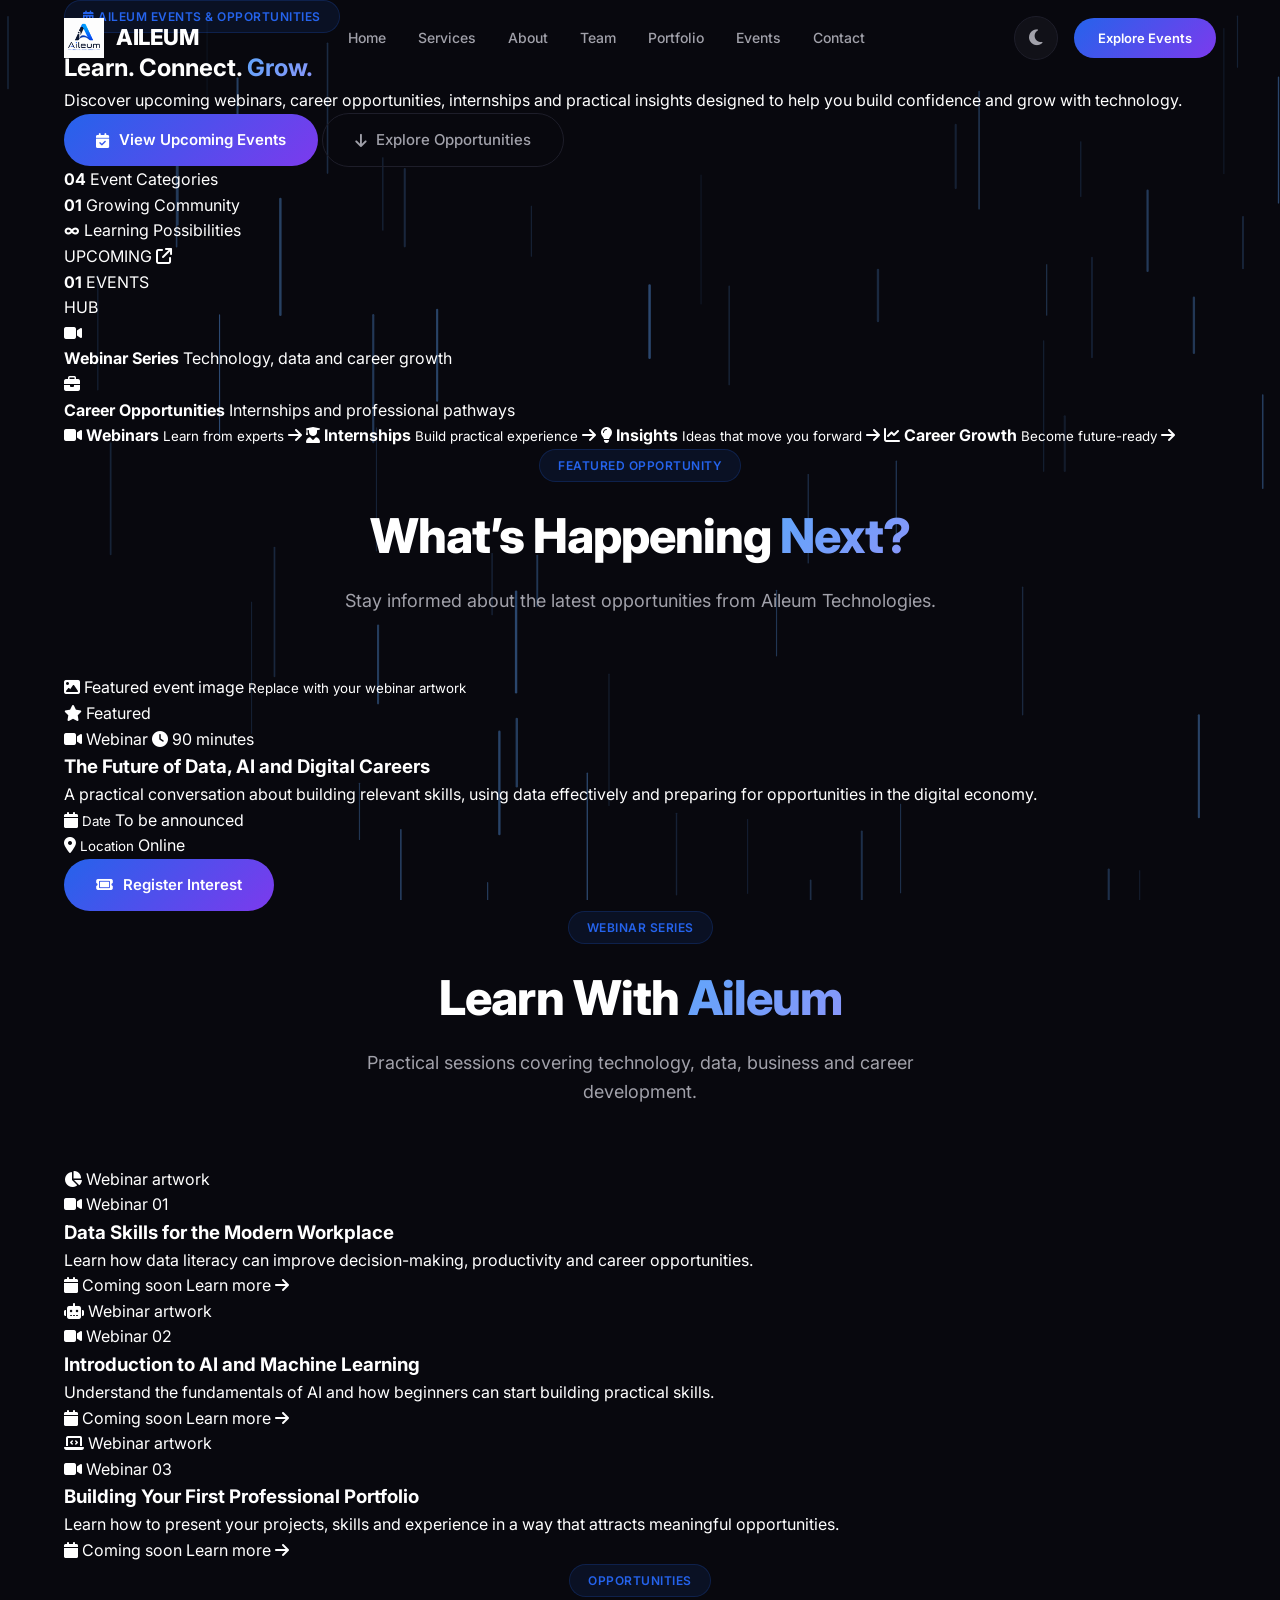
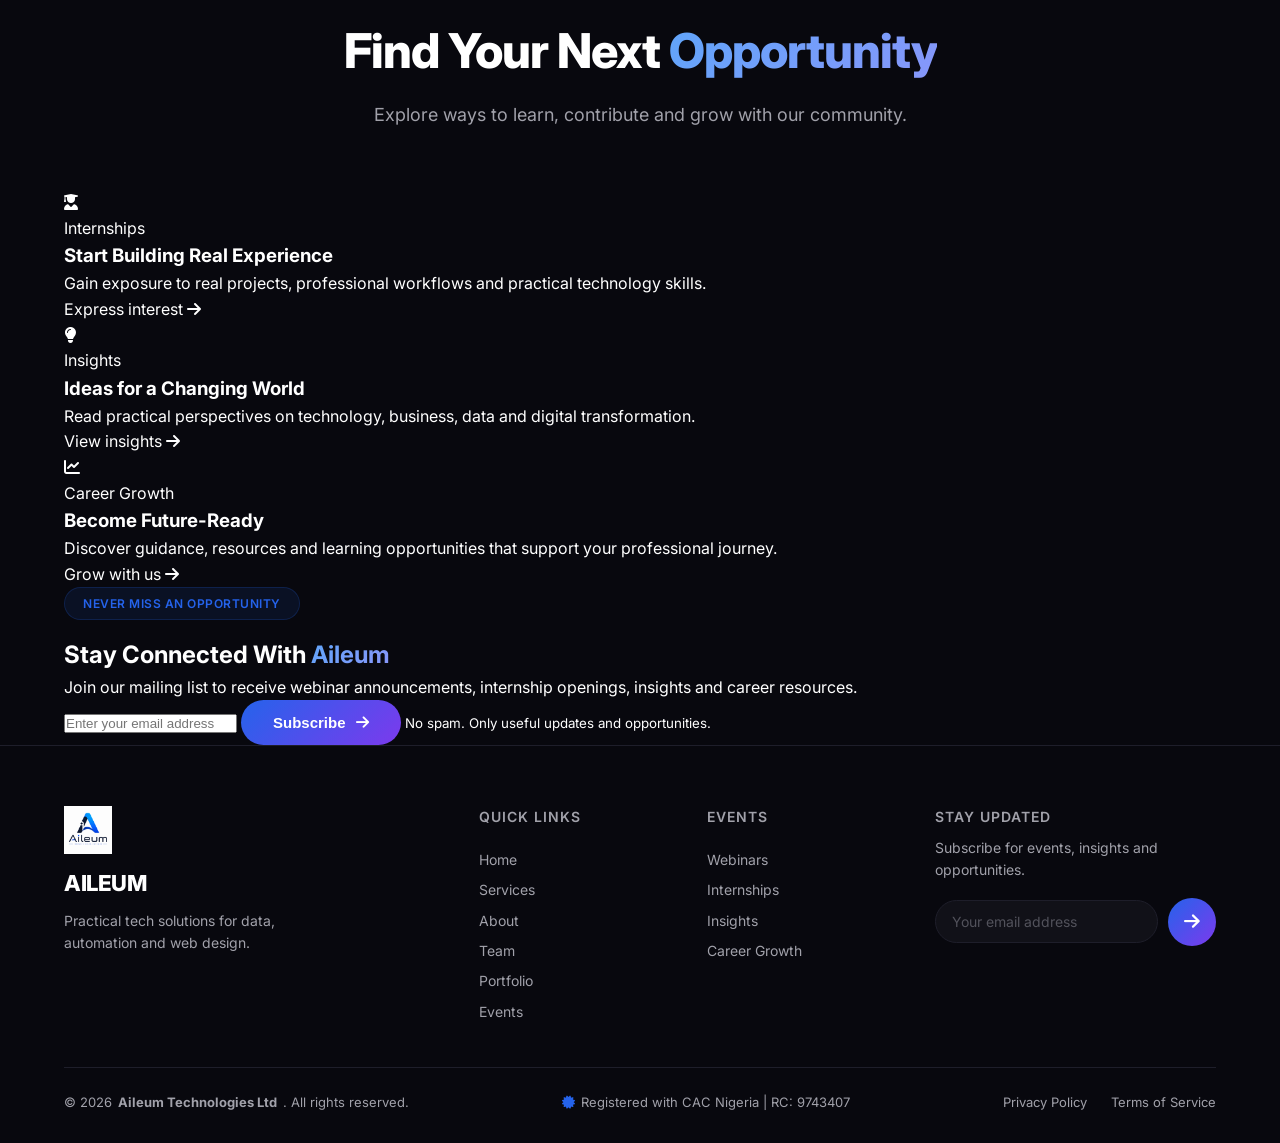
==== events.html @ 07528853 "Add events.html for Aileum Technologies This commit adds a new HTML file for Aileum Technologies eve" ====
<!DOCTYPE html>
<html lang="en">
<head>
    <meta charset="UTF-8" />
    <meta name="viewport" content="width=device-width, initial-scale=1.0" />

    <meta
        name="description"
        content="Aileum Technologies Events – Webinars, internships, insights and career growth opportunities."
    />

    <title>Events | Aileum Technologies</title>

    <link rel="icon" type="image/png" href="images/aileum.png" />

    <!-- Existing site fonts and libraries -->
    <link
        href="https://fonts.googleapis.com/css2?family=Inter:wght@300;400;500;600;700;800;900&display=swap"
        rel="stylesheet"
    />

    <link
        rel="stylesheet"
        href="https://cdnjs.cloudflare.com/ajax/libs/font-awesome/6.5.1/css/all.min.css"
    />

    <link
        href="https://unpkg.com/aos@2.3.1/dist/aos.css"
        rel="stylesheet"
    />

    <!-- Your existing stylesheet -->
    <link rel="stylesheet" href="assets/css/style.css" />

    <!-- Events-specific stylesheet -->
    <link rel="stylesheet" href="assets/css/events.css" />
</head>

<body>

    <!-- Falling lines background -->
    <canvas id="fallingLines"></canvas>

    <!-- Preloader -->
    <div id="preloader">
        <div class="loader"></div>
    </div>

    <!-- Navigation -->
    <header id="navbar">
        <nav class="container">
            <a href="index.html" class="logo" aria-label="Aileum Technologies home">
                <img src="images/aileum.png" alt="Aileum Technologies logo" />
                <span>AILEUM</span>
            </a>

            <ul class="nav-links" id="navLinks">
                <li><a href="index.html">Home</a></li>
                <li><a href="index.html#services">Services</a></li>
                <li><a href="index.html#about">About</a></li>
                <li><a href="index.html#team">Team</a></li>
                <li><a href="index.html#portfolio">Portfolio</a></li>
                <li><a href="events.html" class="active">Events</a></li>
                <li><a href="index.html#contact">Contact</a></li>
            </ul>

            <div class="nav-actions">
                <button
                    class="theme-toggle"
                    id="themeToggle"
                    aria-label="Toggle theme"
                    type="button"
                >
                    <i class="fas fa-moon"></i>
                    <i class="fas fa-sun"></i>
                </button>

                <a href="#opportunities" class="btn-primary btn-sm">
                    Explore Events
                </a>

                <button
                    class="hamburger"
                    id="hamburger"
                    aria-label="Open navigation menu"
                    aria-expanded="false"
                    type="button"
                >
                    <span></span>
                    <span></span>
                    <span></span>
                </button>
            </div>
        </nav>
    </header>

    <main>

        <!-- Events hero -->
        <section class="events-hero">
            <div class="container">
                <div class="events-hero-grid">

                    <div class="events-hero-content" data-aos="fade-up">
                        <span class="section-tag">
                            <i class="fas fa-calendar-days"></i>
                            Aileum Events & Opportunities
                        </span>

                        <h1>
                            Learn. Connect.
                            <span class="gradient-text">Grow.</span>
                        </h1>

                        <p>
                            Discover upcoming webinars, career opportunities,
                            internships and practical insights designed to help
                            you build confidence and grow with technology.
                        </p>

                        <div class="events-hero-actions">
                            <a href="#upcoming-events" class="btn-primary">
                                <i class="fas fa-calendar-check"></i>
                                View Upcoming Events
                            </a>

                            <a href="#opportunities" class="btn-secondary">
                                <i class="fas fa-arrow-down"></i>
                                Explore Opportunities
                            </a>
                        </div>

                        <div class="events-hero-stats">
                            <div>
                                <strong>04</strong>
                                <span>Event Categories</span>
                            </div>

                            <div>
                                <strong>01</strong>
                                <span>Growing Community</span>
                            </div>

                            <div>
                                <strong>∞</strong>
                                <span>Learning Possibilities</span>
                            </div>
                        </div>
                    </div>

                    <div class="events-hero-visual" data-aos="fade-left">
                        <div class="events-orbit orbit-one"></div>
                        <div class="events-orbit orbit-two"></div>

                        <div class="events-calendar-card">
                            <div class="calendar-top">
                                <span>UPCOMING</span>
                                <i class="fas fa-arrow-up-right-from-square"></i>
                            </div>

                            <div class="calendar-date">
                                <strong>01</strong>
                                <span>EVENTS<br />HUB</span>
                            </div>

                            <div class="calendar-divider"></div>

                            <div class="calendar-event">
                                <i class="fas fa-video"></i>
                                <div>
                                    <strong>Webinar Series</strong>
                                    <span>Technology, data and career growth</span>
                                </div>
                            </div>

                            <div class="calendar-event">
                                <i class="fas fa-briefcase"></i>
                                <div>
                                    <strong>Career Opportunities</strong>
                                    <span>Internships and professional pathways</span>
                                </div>
                            </div>
                        </div>
                    </div>

                </div>
            </div>
        </section>

        <!-- Category navigation -->
        <section class="event-categories">
            <div class="container">
                <div class="category-grid">
                    <a href="#webinars" class="category-card" data-aos="fade-up">
                        <span class="category-icon blue">
                            <i class="fas fa-video"></i>
                        </span>
                        <span>
                            <strong>Webinars</strong>
                            <small>Learn from experts</small>
                        </span>
                        <i class="fas fa-arrow-right category-arrow"></i>
                    </a>

                    <a href="#internships" class="category-card" data-aos="fade-up" data-aos-delay="100">
                        <span class="category-icon purple">
                            <i class="fas fa-user-graduate"></i>
                        </span>
                        <span>
                            <strong>Internships</strong>
                            <small>Build practical experience</small>
                        </span>
                        <i class="fas fa-arrow-right category-arrow"></i>
                    </a>

                    <a href="#insights" class="category-card" data-aos="fade-up" data-aos-delay="200">
                        <span class="category-icon green">
                            <i class="fas fa-lightbulb"></i>
                        </span>
                        <span>
                            <strong>Insights</strong>
                            <small>Ideas that move you forward</small>
                        </span>
                        <i class="fas fa-arrow-right category-arrow"></i>
                    </a>

                    <a href="#career-growth" class="category-card" data-aos="fade-up" data-aos-delay="300">
                        <span class="category-icon orange">
                            <i class="fas fa-chart-line"></i>
                        </span>
                        <span>
                            <strong>Career Growth</strong>
                            <small>Become future-ready</small>
                        </span>
                        <i class="fas fa-arrow-right category-arrow"></i>
                    </a>
                </div>
            </div>
        </section>

        <!-- Featured event -->
        <section class="featured-event" id="upcoming-events">
            <div class="container">
                <div class="section-header" data-aos="fade-up">
                    <span class="section-tag">Featured Opportunity</span>
                    <h2>What’s Happening <span class="gradient-text">Next?</span></h2>
                    <p>
                        Stay informed about the latest opportunities from Aileum Technologies.
                    </p>
                </div>

                <article class="featured-event-card" data-aos="fade-up">
                    <div class="featured-event-image placeholder-image">
                        <div>
                            <i class="fas fa-image"></i>
                            <span>Featured event image</span>
                            <small>Replace with your webinar artwork</small>
                        </div>

                        <span class="featured-label">
                            <i class="fas fa-star"></i>
                            Featured
                        </span>
                    </div>

                    <div class="featured-event-content">
                        <div class="event-meta">
                            <span>
                                <i class="fas fa-video"></i>
                                Webinar
                            </span>
                            <span>
                                <i class="fas fa-clock"></i>
                                90 minutes
                            </span>
                        </div>

                        <h3>
                            The Future of Data, AI and Digital Careers
                        </h3>

                        <p>
                            A practical conversation about building relevant
                            skills, using data effectively and preparing for
                            opportunities in the digital economy.
                        </p>

                        <div class="featured-event-details">
                            <div>
                                <i class="fas fa-calendar"></i>
                                <span>
                                    <small>Date</small>
                                    To be announced
                                </span>
                            </div>

                            <div>
                                <i class="fas fa-location-dot"></i>
                                <span>
                                    <small>Location</small>
                                    Online
                                </span>
                            </div>
                        </div>

                        <a href="#register" class="btn-primary">
                            <i class="fas fa-ticket"></i>
                            Register Interest
                        </a>
                    </div>
                </article>
            </div>
        </section>

        <!-- Webinar series -->
        <section class="events-list-section" id="webinars">
            <div class="container">
                <div class="section-header" data-aos="fade-up">
                    <span class="section-tag">Webinar Series</span>
                    <h2>Learn With <span class="gradient-text">Aileum</span></h2>
                    <p>
                        Practical sessions covering technology, data, business and career development.
                    </p>
                </div>

                <div class="event-card-grid">

                    <article class="event-card" data-aos="fade-up">
                        <div class="event-card-image placeholder-image">
                            <i class="fas fa-chart-pie"></i>
                            <span>Webinar artwork</span>
                        </div>

                        <div class="event-card-body">
                            <span class="event-type blue-text">
                                <i class="fas fa-video"></i>
                                Webinar 01
                            </span>

                            <h3>Data Skills for the Modern Workplace</h3>

                            <p>
                                Learn how data literacy can improve decision-making,
                                productivity and career opportunities.
                            </p>

                            <div class="event-card-footer">
                                <span><i class="fas fa-calendar"></i> Coming soon</span>
                                <a href="#register" aria-label="Learn more about this webinar">
                                    Learn more <i class="fas fa-arrow-right"></i>
                                </a>
                            </div>
                        </div>
                    </article>

                    <article class="event-card" data-aos="fade-up" data-aos-delay="100">
                        <div class="event-card-image placeholder-image purple-placeholder">
                            <i class="fas fa-robot"></i>
                            <span>Webinar artwork</span>
                        </div>

                        <div class="event-card-body">
                            <span class="event-type purple-text">
                                <i class="fas fa-video"></i>
                                Webinar 02
                            </span>

                            <h3>Introduction to AI and Machine Learning</h3>

                            <p>
                                Understand the fundamentals of AI and how beginners
                                can start building practical skills.
                            </p>

                            <div class="event-card-footer">
                                <span><i class="fas fa-calendar"></i> Coming soon</span>
                                <a href="#register" aria-label="Learn more about this webinar">
                                    Learn more <i class="fas fa-arrow-right"></i>
                                </a>
                            </div>
                        </div>
                    </article>

                    <article class="event-card" data-aos="fade-up" data-aos-delay="200">
                        <div class="event-card-image placeholder-image green-placeholder">
                            <i class="fas fa-laptop-code"></i>
                            <span>Webinar artwork</span>
                        </div>

                        <div class="event-card-body">
                            <span class="event-type green-text">
                                <i class="fas fa-video"></i>
                                Webinar 03
                            </span>

                            <h3>Building Your First Professional Portfolio</h3>

                            <p>
                                Learn how to present your projects, skills and experience
                                in a way that attracts meaningful opportunities.
                            </p>

                            <div class="event-card-footer">
                                <span><i class="fas fa-calendar"></i> Coming soon</span>
                                <a href="#register" aria-label="Learn more about this webinar">
                                    Learn more <i class="fas fa-arrow-right"></i>
                                </a>
                            </div>
                        </div>
                    </article>

                </div>
            </div>
        </section>

        <!-- Opportunities -->
        <section class="opportunities-section" id="opportunities">
            <div class="container">
                <div class="section-header" data-aos="fade-up">
                    <span class="section-tag">Opportunities</span>
                    <h2>Find Your Next <span class="gradient-text">Opportunity</span></h2>
                    <p>
                        Explore ways to learn, contribute and grow with our community.
                    </p>
                </div>

                <div class="opportunity-grid">

                    <article class="opportunity-card" id="internships" data-aos="fade-right">
                        <div class="opportunity-icon purple">
                            <i class="fas fa-user-graduate"></i>
                        </div>

                        <span class="opportunity-label">Internships</span>
                        <h3>Start Building Real Experience</h3>
                        <p>
                            Gain exposure to real projects, professional workflows
                            and practical technology skills.
                        </p>

                        <a href="#register" class="text-link">
                            Express interest <i class="fas fa-arrow-right"></i>
                        </a>
                    </article>

                    <article class="opportunity-card" id="insights" data-aos="fade-up">
                        <div class="opportunity-icon green">
                            <i class="fas fa-lightbulb"></i>
                        </div>

                        <span class="opportunity-label">Insights</span>
                        <h3>Ideas for a Changing World</h3>
                        <p>
                            Read practical perspectives on technology, business,
                            data and digital transformation.
                        </p>

                        <a href="#register" class="text-link">
                            View insights <i class="fas fa-arrow-right"></i>
                        </a>
                    </article>

                    <article class="opportunity-card" id="career-growth" data-aos="fade-left">
                        <div class="opportunity-icon orange">
                            <i class="fas fa-chart-line"></i>
                        </div>

                        <span class="opportunity-label">Career Growth</span>
                        <h3>Become Future-Ready</h3>
                        <p>
                            Discover guidance, resources and learning opportunities
                            that support your professional journey.
                        </p>

                        <a href="#register" class="text-link">
                            Grow with us <i class="fas fa-arrow-right"></i>
                        </a>
                    </article>

                </div>
            </div>
        </section>

        <!-- Registration CTA -->
        <section class="events-cta" id="register">
            <div class="container">
                <div class="events-cta-card" data-aos="zoom-in">
                    <div>
                        <span class="section-tag">Never Miss an Opportunity</span>
                        <h2>Stay Connected With <span class="gradient-text">Aileum</span></h2>
                        <p>
                            Join our mailing list to receive webinar announcements,
                            internship openings, insights and career resources.
                        </p>
                    </div>

                    <form
                        class="events-subscribe-form"
                        action="https://formspree.io/f/mnpqqwyp"
                        method="POST"
                    >
                        <label for="eventsEmail" class="sr-only">
                            Email address
                        </label>

                        <input
                            type="email"
                            id="eventsEmail"
                            name="email"
                            placeholder="Enter your email address"
                            required
                        />

                        <button type="submit" class="btn-primary">
                            Subscribe
                            <i class="fas fa-arrow-right"></i>
                        </button>

                        <small>
                            No spam. Only useful updates and opportunities.
                        </small>
                    </form>
                </div>
            </div>
        </section>

    </main>

    <!-- Footer -->
    <footer>
        <div class="container">
            <div class="footer-grid">
                <div class="footer-brand">
                    <img src="images/aileum.png" alt="Aileum Technologies" />
                    <h3>AILEUM</h3>
                    <p>
                        Practical tech solutions for data, automation and web design.
                    </p>
                </div>

                <div class="footer-links">
                    <h4>Quick Links</h4>
                    <a href="index.html">Home</a>
                    <a href="index.html#services">Services</a>
                    <a href="index.html#about">About</a>
                    <a href="index.html#team">Team</a>
                    <a href="index.html#portfolio">Portfolio</a>
                    <a href="events.html">Events</a>
                </div>

                <div class="footer-links">
                    <h4>Events</h4>
                    <a href="#webinars">Webinars</a>
                    <a href="#internships">Internships</a>
                    <a href="#insights">Insights</a>
                    <a href="#career-growth">Career Growth</a>
                </div>

                <div class="footer-newsletter">
                    <h4>Stay Updated</h4>
                    <p>Subscribe for events, insights and opportunities.</p>

                    <form
                        id="newsletterForm"
                        action="https://formspree.io/f/mnpqqwyp"
                        method="POST"
                    >
                        <input
                            type="email"
                            name="email"
                            placeholder="Your email address"
                            required
                        />

                        <button
                            type="submit"
                            class="newsletter-submit"
                            aria-label="Subscribe"
                        >
                            <i class="fas fa-arrow-right"></i>
                        </button>
                    </form>

                    <p id="newsletterStatus" aria-live="polite"></p>
                </div>
            </div>

            <div class="footer-bottom">
                <p>
                    &copy; 2026 <strong>Aileum Technologies Ltd</strong>.
                    All rights reserved.
                </p>

                <p>
                    <i class="fas fa-certificate"></i>
                    Registered with CAC Nigeria | RC: 9743407
                </p>

                <div class="footer-legal">
                    <a href="#">Privacy Policy</a>
                    <a href="#">Terms of Service</a>
                </div>
            </div>
        </div>
    </footer>

    <!-- Existing JavaScript -->
    <script src="https://unpkg.com/aos@2.3.1/dist/aos.js"></script>
    <script src="assets/javascript/main.js"></script>

    <!-- Events-specific JavaScript -->
    <script src="assets/javascript/events.js"></script>
</body>
</html>
---- assets/css/style.css ----
/* ========================================
   CSS VARIABLES – DARK MODE (Default)
   ======================================== */
:root {
    --primary: #2563eb;
    --primary-dark: #1d4ed8;
    --primary-light: #60a5fa;
    --secondary: #7c3aed;
    
    /* Backgrounds */
    --bg-body: #08080e;
    --bg-card: #111118;
    --bg-section: #0a0a14;
    --bg-input: #08080e;
    --bg-nav: rgba(8, 8, 14, 0.92);
    
    /* Borders */
    --border-color: #1e1e2a;
    --border-hover: rgba(37, 99, 235, 0.4);
    
    /* Text */
    --text-primary: #ffffff;
    --text-secondary: #a1a1aa;
    --text-muted: #52525b;
    --text-nav: #a1a1aa;
    --text-nav-hover: #ffffff;
    
    /* Effects */
    --gradient-1: linear-gradient(135deg, #2563eb, #7c3aed);
    --gradient-2: linear-gradient(135deg, #60a5fa, #a78bfa);
    --shadow: 0 8px 32px rgba(0, 0, 0, 0.4);
    --shadow-card: 0 12px 40px rgba(0, 0, 0, 0.3);
    --shadow-btn: 0 8px 30px rgba(37, 99, 235, 0.35);
    
    --radius: 16px;
    --transition: all 0.3s cubic-bezier(0.4, 0, 0.2, 1);
}

/* ========================================
   CSS VARIABLES – LIGHT MODE
   ======================================== */
[data-theme="light"] {
    /* Backgrounds */
    --bg-body: #f8fafc;
    --bg-card: #ffffff;
    --bg-section: #f1f5f9;
    --bg-input: #ffffff;
    --bg-nav: rgba(255, 255, 255, 0.92);
    
    /* Borders */
    --border-color: #e2e8f0;
    --border-hover: rgba(37, 99, 235, 0.5);
    
    /* Text */
    --text-primary: #0f172a;
    --text-secondary: #475569;
    --text-muted: #94a3b8;
    --text-nav: #475569;
    --text-nav-hover: #0f172a;
    
    /* Effects */
    --gradient-1: linear-gradient(135deg, #2563eb, #7c3aed);
    --gradient-2: linear-gradient(135deg, #2563eb, #7c3aed);
    --shadow: 0 8px 32px rgba(0, 0, 0, 0.1);
    --shadow-card: 0 12px 40px rgba(0, 0, 0, 0.08);
    --shadow-btn: 0 8px 30px rgba(37, 99, 235, 0.25);
}

/* ========================================
   GLOBAL RESET
   ======================================== */
* {
    margin: 0;
    padding: 0;
    box-sizing: border-box;
}

html {
    scroll-behavior: smooth;
}

body {
    font-family: 'Inter', sans-serif;
    background: var(--bg-body);
    color: var(--text-primary);
    line-height: 1.6;
    overflow-x: hidden;
    transition: background 0.4s ease, color 0.4s ease;
}

.container {
    max-width: 1200px;
    margin: 0 auto;
    padding: 0 24px;
}

a {
    text-decoration: none;
    color: inherit;
}

img {
    max-width: 100%;
    display: block;
}

/* ========================================
   PRELOADER
   ======================================== */
#preloader {
    position: fixed;
    top: 0;
    left: 0;
    width: 100%;
    height: 100%;
    background: var(--bg-body);
    display: flex;
    justify-content: center;
    align-items: center;
    z-index: 9999;
    transition: opacity 0.5s ease;
}

#preloader.hide {
    opacity: 0;
    pointer-events: none;
}

.loader {
    width: 48px;
    height: 48px;
    border: 3px solid var(--border-color);
    border-top-color: var(--primary);
    border-radius: 50%;
    animation: spin 0.8s linear infinite;
}

@keyframes spin {
    to { transform: rotate(360deg); }
}

/* ========================================
   GRADIENT TEXT
   ======================================== */
.gradient-text {
    background: var(--gradient-2);
    -webkit-background-clip: text;
    -webkit-text-fill-color: transparent;
    background-size: 200% auto;
    animation: shimmer 4s ease-in-out infinite;
}

@keyframes shimmer {
    0%, 100% { background-position: 0% center; }
    50% { background-position: 200% center; }
}

/* ========================================
   BUTTONS
   ======================================== */
.btn-primary {
    display: inline-flex;
    align-items: center;
    gap: 10px;
    padding: 14px 32px;
    background: var(--gradient-1);
    color: #fff;
    border: none;
    border-radius: 40px;
    font-weight: 600;
    font-size: 15px;
    cursor: pointer;
    transition: var(--transition);
    position: relative;
    overflow: hidden;
}

.btn-primary:hover {
    transform: translateY(-3px);
    box-shadow: var(--shadow-btn);
}

.btn-primary::after {
    content: '';
    position: absolute;
    inset: 0;
    background: linear-gradient(135deg, transparent, rgba(255,255,255,0.1));
    opacity: 0;
    transition: var(--transition);
}

.btn-primary:hover::after {
    opacity: 1;
}

.btn-sm {
    padding: 10px 24px;
    font-size: 13px;
}

.btn-secondary {
    display: inline-flex;
    align-items: center;
    gap: 10px;
    padding: 14px 32px;
    color: var(--text-secondary);
    border: 1px solid var(--border-color);
    border-radius: 40px;
    font-weight: 500;
    font-size: 15px;
    transition: var(--transition);
    background: transparent;
}

.btn-secondary:hover {
    color: var(--text-primary);
    border-color: var(--primary);
    transform: translateY(-3px);
}

/* ========================================
   THEME TOGGLE BUTTON
   ======================================== */
.theme-toggle {
    background: var(--bg-card);
    border: 1px solid var(--border-color);
    border-radius: 40px;
    width: 44px;
    height: 44px;
    display: flex;
    align-items: center;
    justify-content: center;
    cursor: pointer;
    color: var(--text-secondary);
    font-size: 18px;
    transition: var(--transition);
    position: relative;
    overflow: hidden;
}

.theme-toggle:hover {
    color: var(--text-primary);
    border-color: var(--primary);
    transform: translateY(-2px);
}

.theme-toggle .fa-sun {
    display: none;
}

[data-theme="light"] .theme-toggle .fa-sun {
    display: block;
    color: #f59e0b;
}

[data-theme="light"] .theme-toggle .fa-moon {
    display: none;
}

/* ========================================
   SECTION HEADER
   ======================================== */
.section-header {
    text-align: center;
    margin-bottom: 60px;
}

.section-tag {
    display: inline-block;
    background: rgba(37, 99, 235, 0.1);
    color: var(--primary);
    font-size: 12px;
    font-weight: 600;
    padding: 6px 18px;
    border-radius: 40px;
    letter-spacing: 0.5px;
    text-transform: uppercase;
    border: 1px solid rgba(37, 99, 235, 0.2);
    margin-bottom: 16px;
    transition: var(--transition);
}

[data-theme="light"] .section-tag {
    background: rgba(37, 99, 235, 0.08);
    border-color: rgba(37, 99, 235, 0.25);
}

.section-header h2 {
    font-size: clamp(32px, 5vw, 48px);
    font-weight: 800;
    letter-spacing: -1px;
    margin-bottom: 12px;
}

.section-header p {
    color: var(--text-secondary);
    font-size: 18px;
    max-width: 600px;
    margin: 0 auto;
}

/* ========================================
   NAVIGATION
   ======================================== */
#navbar {
    position: fixed;
    top: 0;
    left: 0;
    width: 100%;
    z-index: 1000;
    padding: 16px 0;
    transition: var(--transition);
    background: transparent;
}

#navbar.scrolled {
    background: var(--bg-nav);
    backdrop-filter: blur(20px);
    border-bottom: 1px solid var(--border-color);
    padding: 10px 0;
}

#navbar nav {
    display: flex;
    justify-content: space-between;
    align-items: center;
}

.logo {
    display: flex;
    align-items: center;
    gap: 12px;
    font-weight: 800;
    font-size: 22px;
    letter-spacing: -0.5px;
    color: var(--text-primary);
}

.logo img {
    height: 40px;
    width: auto;
}

.nav-links {
    display: flex;
    list-style: none;
    gap: 32px;
    align-items: center;
}

.nav-links a {
    color: var(--text-nav);
    font-size: 14px;
    font-weight: 500;
    transition: var(--transition);
    position: relative;
}

.nav-links a::after {
    content: '';
    position: absolute;
    bottom: -4px;
    left: 0;
    width: 0;
    height: 2px;
    background: var(--gradient-1);
    transition: var(--transition);
}

.nav-links a:hover,
.nav-links a.active {
    color: var(--text-nav-hover);
}

.nav-links a:hover::after,
.nav-links a.active::after {
    width: 100%;
}

.nav-actions {
    display: flex;
    align-items: center;
    gap: 16px;
}

.hamburger {
    display: none;
    flex-direction: column;
    gap: 5px;
    cursor: pointer;
    padding: 4px;
}

.hamburger span {
    display: block;
    width: 28px;
    height: 2px;
    background: var(--text-primary);
    transition: var(--transition);
}

.hamburger.active span:nth-child(1) {
    transform: rotate(45deg) translate(5px, 5px);
}

.hamburger.active span:nth-child(2) {
    opacity: 0;
}

.hamburger.active span:nth-child(3) {
    transform: rotate(-45deg) translate(5px, -5px);
}

/* ========================================
   HERO SECTION
   ======================================== */
.hero {
    min-height: 100vh;
    display: flex;
    align-items: center;
    padding: 120px 0 60px;
    position: relative;
    overflow: hidden;
}

.hero::before {
    content: '';
    position: absolute;
    top: -50%;
    right: -20%;
    width: 70%;
    height: 150%;
    background: radial-gradient(circle, rgba(37, 99, 235, 0.06) 0%, transparent 70%);
    pointer-events: none;
}

[data-theme="light"] .hero::before {
    background: radial-gradient(circle, rgba(37, 99, 235, 0.08) 0%, transparent 70%);
}

.hero-grid {
    display: grid;
    grid-template-columns: 1fr 1fr;
    gap: 60px;
    align-items: center;
}

.hero-content {
    position: relative;
    z-index: 1;
}

.hero-badge {
    display: inline-flex;
    align-items: center;
    gap: 8px;
    background: rgba(37, 99, 235, 0.1);
    color: var(--primary);
    padding: 8px 20px;
    border-radius: 40px;
    font-size: 13px;
    font-weight: 500;
    border: 1px solid rgba(37, 99, 235, 0.2);
    margin-bottom: 24px;
}

[data-theme="light"] .hero-badge {
    background: rgba(37, 99, 235, 0.08);
    border-color: rgba(37, 99, 235, 0.25);
}

.hero h1 {
    font-size: clamp(40px, 6vw, 64px);
    font-weight: 900;
    line-height: 1.05;
    letter-spacing: -2px;
    margin-bottom: 20px;
}

.hero p {
    font-size: 18px;
    color: var(--text-secondary);
    max-width: 500px;
    margin-bottom: 32px;
    line-height: 1.8;
}

.hero-buttons {
    display: flex;
    gap: 16px;
    flex-wrap: wrap;
    margin-bottom: 40px;
}

.trust-indicators {
    display: flex;
    gap: 40px;
    padding-top: 24px;
    border-top: 1px solid var(--border-color);
}

.trust-item {
    display: flex;
    align-items: center;
    gap: 10px;
    color: var(--text-secondary);
    font-size: 14px;
}

.trust-item i {
    color: var(--primary);
    font-size: 18px;
}

/* Hero Visual / Floating Cards */
.hero-visual {
    position: relative;
    height: 500px;
    display: flex;
    justify-content: center;
    align-items: center;
}

.hero-glow {
    width: 400px;
    height: 400px;
    background: radial-gradient(circle, rgba(37, 99, 235, 0.15) 0%, transparent 70%);
    border-radius: 50%;
    position: absolute;
    animation: pulse 4s ease-in-out infinite;
}

[data-theme="light"] .hero-glow {
    background: radial-gradient(circle, rgba(37, 99, 235, 0.12) 0%, transparent 70%);
}

@keyframes pulse {
    0%, 100% { transform: scale(1); opacity: 0.6; }
    50% { transform: scale(1.1); opacity: 1; }
}

.floating-cards {
    display: grid;
    grid-template-columns: repeat(3, 1fr);
    gap: 20px;
    position: relative;
    z-index: 1;
    width: 100%;
    max-width: 400px;
}

.float-card {
    background: var(--bg-card);
    border: 1px solid var(--border-color);
    border-radius: var(--radius);
    padding: 20px;
    text-align: center;
    transition: var(--transition);
    cursor: default;
    animation: float 6s ease-in-out infinite;
    box-shadow: var(--shadow-card);
}

.float-card:hover {
    transform: translateY(-8px) scale(1.05);
    border-color: var(--primary);
    box-shadow: var(--shadow-btn);
}

.float-card i {
    font-size: 32px;
    display: block;
    margin-bottom: 8px;
    transition: var(--transition);
}

.float-card:hover i {
    transform: scale(1.1);
}

.float-card span {
    font-size: 13px;
    font-weight: 500;
    color: var(--text-secondary);
}

/* Individual card colors and delays */
.card-1 { animation-delay: 0s; }
.card-1 i { color: #3776ab; }
.card-2 { animation-delay: 0.5s; }
.card-2 i { color: #a78bfa; }
.card-3 { animation-delay: 1s; }
.card-3 i { color: #61dafb; }
.card-4 { animation-delay: 1.5s; }
.card-4 i { color: #f0db4f; }
.card-5 { animation-delay: 2s; }
.card-5 i { color: #47a248; }

.float-card:nth-child(1) { grid-column: 1; }
.float-card:nth-child(2) { grid-column: 2; }
.float-card:nth-child(3) { grid-column: 3; }
.float-card:nth-child(4) { grid-column: 1; }
.float-card:nth-child(5) { grid-column: 3; }

@keyframes float {
    0%, 100% { transform: translateY(0px); }
    50% { transform: translateY(-10px); }
}

/* ========================================
   SERVICES SECTION
   ======================================== */
.services {
    padding: 100px 0;
    background: var(--bg-section);
    transition: background 0.4s ease;
}

.services-grid {
    display: grid;
    grid-template-columns: repeat(auto-fit, minmax(260px, 1fr));
    gap: 30px;
}

.service-card {
    background: var(--bg-card);
    padding: 36px 28px;
    border-radius: var(--radius);
    border: 1px solid var(--border-color);
    transition: var(--transition);
    position: relative;
    overflow: hidden;
}

.service-card::before {
    content: '';
    position: absolute;
    top: 0;
    left: 0;
    width: 100%;
    height: 3px;
    background: var(--gradient-1);
    transform: scaleX(0);
    transform-origin: left;
    transition: var(--transition);
}

.service-card:hover {
    transform: translateY(-8px);
    border-color: var(--border-hover);
    box-shadow: var(--shadow-card);
}

.service-card:hover::before {
    transform: scaleX(1);
}

.service-icon {
    width: 60px;
    height: 60px;
    background: rgba(37, 99, 235, 0.1);
    border-radius: 12px;
    display: flex;
    align-items: center;
    justify-content: center;
    margin-bottom: 20px;
    font-size: 28px;
    color: var(--primary);
    transition: var(--transition);
}

.service-card:hover .service-icon {
    background: var(--gradient-1);
    color: #fff;
    transform: rotate(6deg) scale(1.05);
}

.service-card h3 {
    font-size: 20px;
    font-weight: 700;
    margin-bottom: 12px;
    color: var(--text-primary);
}

.service-card p {
    color: var(--text-secondary);
    font-size: 14px;
    line-height: 1.7;
    margin-bottom: 16px;
}

.service-features {
    list-style: none;
    display: flex;
    flex-direction: column;
    gap: 6px;
}

.service-features li {
    display: flex;
    align-items: center;
    gap: 10px;
    font-size: 13px;
    color: var(--text-secondary);
}

.service-features li i {
    color: var(--primary);
    font-size: 12px;
}

/* ========================================
   ABOUT SECTION
   ======================================== */
.about {
    padding: 100px 0;
    background: var(--bg-body);
    transition: background 0.4s ease;
}

.about-grid {
    display: grid;
    grid-template-columns: 1fr 1fr;
    gap: 60px;
    align-items: center;
}

.about-image {
    background: var(--bg-card);
    border: 1px solid var(--border-color);
    border-radius: var(--radius);
    height: 400px;
    display: flex;
    align-items: center;
    justify-content: center;
    position: relative;
    overflow: hidden;
    box-shadow: var(--shadow-card);
}

.about-image-placeholder {
    text-align: center;
    color: var(--text-secondary);
}

.about-image-placeholder i {
    font-size: 64px;
    color: var(--primary);
    margin-bottom: 16px;
    display: block;
}

.about-image-placeholder span {
    font-size: 20px;
    font-weight: 600;
    color: var(--text-primary);
}

.about-content p {
    color: var(--text-secondary);
    font-size: 16px;
    line-height: 1.8;
    margin-bottom: 16px;
}

.about-stats {
    display: grid;
    grid-template-columns: repeat(3, 1fr);
    gap: 20px;
    margin: 32px 0;
}

.stat {
    text-align: center;
}

.stat-number {
    display: block;
    font-size: 32px;
    font-weight: 800;
    background: var(--gradient-2);
    -webkit-background-clip: text;
    -webkit-text-fill-color: transparent;
}

.stat-label {
    font-size: 13px;
    color: var(--text-secondary);
}

/* ========================================
   TEAM SECTION
   ======================================== */
.team {
    padding: 100px 0;
    background: var(--bg-section);
    transition: background 0.4s ease;
}

.team-grid {
    display: grid;
    grid-template-columns: repeat(3, 1fr);
    gap: 30px;
    margin-top: 50px;
}

.team-card {
    background: var(--bg-card);
    border-radius: 16px;
    overflow: hidden;
    transition: transform 0.3s ease, box-shadow 0.3s ease, border-color 0.3s ease;
    border: 1px solid var(--border-color);
}

.team-card:hover {
    transform: translateY(-10px);
    box-shadow: var(--shadow-card);
    border-color: var(--border-hover);
}

.team-image {
    position: relative;
    width: 100%;
    height: 350px;
    overflow: hidden;
    background: var(--bg-card);
}

.team-image img {
    width: 100%;
    height: 100%;
    object-fit: cover;
    transition: transform 0.5s ease;
}

.team-card:hover .team-image img {
    transform: scale(1.05);
}

.team-social {
    position: absolute;
    bottom: 0;
    left: 0;
    right: 0;
    background: linear-gradient(to top, rgba(0, 0, 0, 0.8), transparent);
    padding: 40px 20px 20px;
    display: flex;
    justify-content: center;
    gap: 15px;
    opacity: 0;
    transform: translateY(20px);
    transition: opacity 0.3s ease, transform 0.3s ease;
}

.team-card:hover .team-social {
    opacity: 1;
    transform: translateY(0);
}

.team-social a {
    width: 40px;
    height: 40px;
    border-radius: 50%;
    background: rgba(255, 255, 255, 0.2);
    display: flex;
    align-items: center;
    justify-content: center;
    color: #fff;
    font-size: 16px;
    transition: background 0.3s ease, color 0.3s ease;
    backdrop-filter: blur(10px);
}

.team-social a:hover {
    background: var(--primary);
    color: #fff;
}

.team-info {
    padding: 25px;
    text-align: center;
}

.team-info h3 {
    font-size: 1.25rem;
    font-weight: 700;
    margin-bottom: 5px;
    color: var(--text-primary);
}

.team-role {
    display: block;
    font-size: 0.9rem;
    color: var(--primary);
    font-weight: 600;
    margin-bottom: 4px;
}

.team-company {
    display: block;
    font-size: 0.8rem;
    color: var(--text-secondary);
}

/* ========================================
   PORTFOLIO SECTION
   ======================================== */
.portfolio {
    padding: 100px 0;
    background: var(--bg-section);
    transition: background 0.4s ease;
}

.portfolio-grid {
    display: grid;
    grid-template-columns: repeat(auto-fit, minmax(280px, 1fr));
    gap: 30px;
}

.portfolio-item {
    background: var(--bg-card);
    border: 1px solid var(--border-color);
    border-radius: var(--radius);
    overflow: hidden;
    transition: var(--transition);
    cursor: pointer;
}

.portfolio-item:hover {
    transform: translateY(-8px);
    border-color: var(--border-hover);
    box-shadow: var(--shadow-card);
}

.portfolio-image {
    height: 200px;
    background: var(--bg-card);
    display: flex;
    align-items: center;
    justify-content: center;
    font-size: 48px;
    color: var(--primary);
    transition: var(--transition);
}

.portfolio-item:hover .portfolio-image {
    background: rgba(37, 99, 235, 0.08);
}

.portfolio-info {
    padding: 24px;
}

.portfolio-info h4 {
    font-size: 18px;
    font-weight: 600;
    margin-bottom: 6px;
    color: var(--text-primary);
}

.portfolio-info p {
    color: var(--text-secondary);
    font-size: 14px;
    margin-bottom: 10px;
}

.portfolio-tag {
    display: inline-block;
    background: rgba(37, 99, 235, 0.1);
    color: var(--primary);
    padding: 4px 14px;
    border-radius: 20px;
    font-size: 12px;
    font-weight: 500;
}

/* ========================================
   CONTACT SECTION
   ======================================== */
.contact {
    padding: 100px 0;
    background: var(--bg-body);
    transition: background 0.4s ease;
}

.contact-grid {
    display: grid;
    grid-template-columns: 1fr 1.5fr;
    gap: 60px;
}

.contact-info {
    display: flex;
    flex-direction: column;
    gap: 24px;
}

.contact-card {
    display: flex;
    align-items: center;
    gap: 16px;
    padding: 20px;
    background: var(--bg-card);
    border: 1px solid var(--border-color);
    border-radius: var(--radius);
    transition: var(--transition);
}

.contact-card:hover {
    border-color: var(--border-hover);
    transform: translateX(6px);
    box-shadow: var(--shadow-card);
}

.contact-card i {
    width: 48px;
    height: 48px;
    background: rgba(37, 99, 235, 0.1);
    border-radius: 12px;
    display: flex;
    align-items: center;
    justify-content: center;
    font-size: 20px;
    color: var(--primary);
    flex-shrink: 0;
}

.contact-card h4 {
    font-size: 14px;
    font-weight: 500;
    color: var(--text-secondary);
}

.contact-card a,
.contact-card p {
    color: var(--text-primary);
    font-weight: 500;
}

.contact-card a:hover {
    color: var(--primary);
}

.social-links {
    display: flex;
    gap: 16px;
    margin-top: 8px;
}

.social-links a {
    width: 48px;
    height: 48px;
    background: var(--bg-card);
    border: 1px solid var(--border-color);
    border-radius: 50%;
    display: flex;
    align-items: center;
    justify-content: center;
    font-size: 20px;
    transition: var(--transition);
    color: var(--text-secondary);
}

.social-links a:hover {
    background: var(--gradient-1);
    border-color: transparent;
    color: #fff;
    transform: translateY(-4px) scale(1.05);
    box-shadow: var(--shadow-btn);
}

/* Contact Form */
.contact-form {
    background: var(--bg-card);
    padding: 40px;
    border-radius: var(--radius);
    border: 1px solid var(--border-color);
    box-shadow: var(--shadow-card);
}

.form-group {
    margin-bottom: 20px;
}

.form-group input,
.form-group textarea {
    width: 100%;
    padding: 14px 18px;
    background: var(--bg-input);
    border: 1px solid var(--border-color);
    border-radius: 12px;
    color: var(--text-primary);
    font-family: inherit;
    font-size: 14px;
    transition: var(--transition);
    outline: none;
}

.form-group input::placeholder,
.form-group textarea::placeholder {
    color: var(--text-muted);
}

.form-group input:focus,
.form-group textarea:focus {
    border-color: var(--primary);
    box-shadow: 0 0 0 3px rgba(37, 99, 235, 0.1);
}

.form-group textarea {
    resize: vertical;
    min-height: 120px;
}

.contact-form .btn-primary {
    width: 100%;
    justify-content: center;
}

/* ========================================
   FOOTER
   ======================================== */

footer {
    padding: 60px 0 30px;
    border-top: 1px solid var(--border-color);
    background: var(--bg-body);
    transition: background 0.4s ease;
}

.footer-grid {
    display: grid;
    grid-template-columns: 2fr 1fr 1fr 1.5fr;
    gap: 40px;
    margin-bottom: 40px;
}

.footer-brand img {
    height: 48px;
    margin-bottom: 12px;
}

.footer-brand h3 {
    font-size: 22px;
    font-weight: 800;
    letter-spacing: -0.5px;
    color: var(--text-primary);
}

.footer-brand p {
    color: var(--text-secondary);
    font-size: 14px;
    margin-top: 8px;
    max-width: 280px;
}

.footer-links h4 {
    font-size: 14px;
    font-weight: 600;
    color: var(--text-secondary);
    margin-bottom: 16px;
    text-transform: uppercase;
    letter-spacing: 1px;
}

.footer-links a {
    display: block;
    color: var(--text-secondary);
    font-size: 14px;
    padding: 4px 0;
    transition: var(--transition);
}

.footer-links a:hover {
    color: var(--text-primary);
    padding-left: 6px;
}

.footer-newsletter h4 {
    font-size: 14px;
    font-weight: 600;
    color: var(--text-secondary);
    margin-bottom: 8px;
    text-transform: uppercase;
    letter-spacing: 1px;
}

.footer-newsletter p {
    color: var(--text-secondary);
    font-size: 14px;
    margin-bottom: 16px;
}

/* Newsletter form */
.footer-newsletter form {
    display: flex;
    align-items: center;
    gap: 10px;
    width: 100%;
}

.footer-newsletter input {
    flex: 1 1 auto;
    min-width: 0;
    width: 100%;
    padding: 12px 16px;
    background: var(--bg-card);
    border: 1px solid var(--border-color);
    border-radius: 40px;
    color: var(--text-primary);
    font-family: inherit;
    font-size: 14px;
    outline: none;
    transition: var(--transition);
}

.footer-newsletter input:focus {
    border-color: var(--primary);
}

.footer-newsletter input::placeholder {
    color: var(--text-muted);
}

/* Newsletter submit button */
.footer-newsletter .newsletter-submit {
    flex: 0 0 48px;
    width: 48px;
    height: 48px;
    min-width: 48px;
    min-height: 48px;
    padding: 0;

    display: inline-flex;
    align-items: center;
    justify-content: center;

    background: var(--gradient-1);
    border: none;
    border-radius: 50%;
    color: #fff;
    font-size: 18px;
    line-height: 1;
    cursor: pointer;
    transition: var(--transition);
}

.footer-newsletter .newsletter-submit i {
    display: block;
    margin: 0;
    line-height: 1;
}

.footer-newsletter .newsletter-submit:hover {
    transform: scale(1.05);
    box-shadow: var(--shadow-btn);
}

.footer-newsletter .newsletter-submit:focus-visible {
    outline: 2px solid var(--primary);
    outline-offset: 3px;
}

.footer-newsletter .newsletter-submit:disabled {
    opacity: 0.65;
    cursor: wait;
    transform: none;
}

.footer-newsletter .newsletter-submit.is-loading i {
    animation: newsletter-spin 0.8s linear infinite;
}

@keyframes newsletter-spin {
    from {
        transform: rotate(0deg);
    }

    to {
        transform: rotate(360deg);
    }
}

/* Newsletter status message */
#newsletterStatus {
    min-height: 20px;
    margin: 8px 0 0;
    font-size: 13px;
    line-height: 1.4;
}

#newsletterStatus.success {
    color: #10b981;
}

#newsletterStatus.error {
    color: #ef4444;
}

/* Footer bottom section */
.footer-bottom {
    padding-top: 24px;
    border-top: 1px solid var(--border-color);
    display: flex;
    justify-content: space-between;
    align-items: center;
    flex-wrap: wrap;
    gap: 16px;
    font-size: 13px;
    color: var(--text-secondary);
}

.footer-legal {
    display: flex;
    gap: 24px;
}

.footer-legal a {
    color: var(--text-secondary);
    transition: var(--transition);
}

.footer-legal a:hover {
    color: var(--text-primary);
}

/* Responsive footer layout */
@media (max-width: 900px) {
    .footer-grid {
        grid-template-columns: 1fr 1fr;
        gap: 32px;
    }

    .footer-brand {
        grid-column: span 2;
    }
}

@media (max-width: 600px) {
    footer {
        padding: 45px 0 25px;
    }

    .footer-grid {
        grid-template-columns: 1fr;
        gap: 28px;
    }

    .footer-brand {
        grid-column: span 1;
    }

    .footer-newsletter form {
        max-width: 100%;
    }

    .footer-bottom {
        align-items: flex-start;
        flex-direction: column;
    }

    .footer-legal {
        flex-wrap: wrap;
        gap: 12px 20px;
    }
}

/* ========================================
   RESPONSIVE DESIGN
   ======================================== */
@media (max-width: 1024px) {
    .hero-grid {
        grid-template-columns: 1fr;
        text-align: center;
    }
    
    .hero p {
        margin-left: auto;
        margin-right: auto;
    }
    
    .hero-buttons {
        justify-content: center;
    }
    
    .trust-indicators {
        justify-content: center;
    }
    
    .hero-visual {
        height: 350px;
    }
    
    .about-grid {
        grid-template-columns: 1fr;
        text-align: center;
    }
    
    .about-content .section-header {
        text-align: center !important;
    }
    
    .about-stats {
        justify-items: center;
    }
    
    .contact-grid {
        grid-template-columns: 1fr;
    }
    
    .footer-grid {
        grid-template-columns: 1fr 1fr;
    }
}

@media (max-width: 768px) {
    .nav-links {
        position: fixed;
        top: 0;
        right: -100%;
        width: 70%;
        height: 100vh;
        background: var(--bg-body);
        flex-direction: column;
        padding: 80px 40px;
        gap: 24px;
        transition: var(--transition);
        border-left: 1px solid var(--border-color);
    }
    
    .nav-links.open {
        right: 0;
    }
    
    .hamburger {
        display: flex;
    }
    
    /* Mobile Nav Adjustments */
    #navbar nav {
        gap: 10px;
    }
    
    .logo {
        gap: 8px;
        font-size: 18px;
    }
    
    .logo img {
        height: 30px;
    }
    
    .nav-actions {
        gap: 10px;
    }
    
    .nav-actions .btn-primary {
        padding: 8px 16px;
        font-size: 12px;
    }
    
    .theme-toggle {
        width: 36px;
        height: 36px;
        font-size: 15px;
    }
    
    .hamburger span {
        width: 22px;
        height: 2px;
    }
    
    .hamburger {
        gap: 4px;
    }
    
    .hero {
        padding: 100px 0 40px;
        min-height: auto;
    }
    
    .hero h1 {
        font-size: 36px;
    }
    
    .floating-cards {
        max-width: 280px;
        gap: 12px;
    }
    
    .float-card {
        padding: 14px;
    }
    
    .float-card i {
        font-size: 24px;
    }
    
    .services-grid {
        grid-template-columns: 1fr;
    }
    
    .about-stats {
        grid-template-columns: 1fr;
        gap: 12px;
    }
    
    .portfolio-grid {
        grid-template-columns: 1fr;
    }
    
    .team-grid {
        grid-template-columns: 1fr;
    }
    
    .footer-grid {
        grid-template-columns: 1fr;
        gap: 30px;
    }
    
    .footer-bottom {
        flex-direction: column;
        text-align: center;
    }
    
    .contact-form {
        padding: 24px;
    }
}

@media (max-width: 480px) {
    .logo {
        font-size: 16px;
    }
    
    .logo img {
        height: 26px;
    }
    
    .nav-actions {
        gap: 8px;
    }
    
    .nav-actions .btn-primary {
        padding: 6px 12px;
        font-size: 11px;
    }
    
    .theme-toggle {
        width: 32px;
        height: 32px;
        font-size: 14px;
    }
    
    .hamburger span {
        width: 20px;
    }
    
    #navbar {
        padding: 12px 0;
    }
    
    #navbar.scrolled {
        padding: 8px 0;
    }
    
    .hero-buttons {
        flex-direction: column;
        align-items: center;
        width: 100%;
    }
    
    .hero-buttons a {
        width: 100%;
        justify-content: center;
    }
    
    .trust-indicators {
        flex-direction: column;
        align-items: center;
        gap: 12px;
    }
    
    .section-header h2 {
        font-size: 28px;
    }
}
/* ========================================
   FOOTER REGISTRATION INFO
   ======================================== */
.footer-bottom p {
    display: flex;
    align-items: center;
    gap: 6px;
}

.footer-bottom p i {
    color: var(--primary);
}

/* ========================================
   MOBILE OVERFLOW FIX
   ======================================== */
html, body {
    max-width: 100%;
    overflow-x: hidden;
}

body {
    overflow-x: hidden;
    width: 100%;
    position: relative;
}

/* Fix for AOS animations causing overflow */
[data-aos] {
    overflow: hidden;
}

/* Ensure hero section doesn't overflow */
.hero {
    overflow: hidden;
}

.hero-visual {
    overflow: hidden;
}

/* Ensure floating cards stay within bounds */
.floating-cards {
    max-width: 100%;
}

/* Fix for preloader overlap */
#preloader {
    overflow: hidden;
}

/* ========================================
   FALLING LINES BACKGROUND
   ======================================== */
#fallingLines {
    position: fixed;
    top: 0;
    left: 0;
    width: 100%;
    height: 100%;
    z-index: 1;
    pointer-events: none;
    opacity: 0.6;
}

/* Ensure content stays above the canvas */
header,
section,
footer {
    position: relative;
    z-index: 2;
}

/* ========================================
   HORIZONTAL TESTIMONIALS
   ======================================== */

.testimonials {
    position: relative;
    width: 100%;
    padding: 110px 0;
    overflow: hidden;

    /*
     * Rich blue-purple background.
     * The fallback variables keep the section compatible
     * with your existing theme system.
     */
    background:
        radial-gradient(
            circle at 8% 18%,
            rgba(37, 99, 235, 0.28),
            transparent 32%
        ),
        radial-gradient(
            circle at 92% 78%,
            rgba(124, 58, 237, 0.28),
            transparent 35%
        ),
        linear-gradient(
            135deg,
            #070b1d 0%,
            #101735 48%,
            #1b1038 100%
        );
}

/* Decorative background glow */
.testimonials::before,
.testimonials::after {
    content: '';
    position: absolute;
    z-index: 0;
    border-radius: 50%;
    pointer-events: none;
    filter: blur(12px);
}

.testimonials::before {
    width: 280px;
    height: 280px;
    top: 6%;
    left: -150px;
    background: rgba(59, 130, 246, 0.24);
}

.testimonials::after {
    width: 340px;
    height: 340px;
    right: -170px;
    bottom: 2%;
    background: rgba(168, 85, 247, 0.22);
}

.testimonials .container {
    position: relative;
    z-index: 1;
}

/* Section heading */
.testimonials .section-header p {
    color: rgba(255, 255, 255, 0.72);
}

.testimonials .section-tag {
    color: #bfdbfe;
    background: rgba(96, 165, 250, 0.14);
    border-color: rgba(147, 197, 253, 0.32);
}

/* ========================================
   TESTIMONIAL SCROLL TRACK
   ======================================== */

.testimonials-scroll {
    display: flex;
    gap: 24px;
    width: 100%;
    padding: 16px 6px 28px;

    overflow-x: auto;
    overflow-y: hidden;

    scroll-behavior: smooth;
    scroll-snap-type: x proximity;
    overscroll-behavior-x: contain;

    /*
     * Allows touch swiping and supports the JavaScript
     * wheel and click-drag scrolling.
     */
    touch-action: pan-x;
    cursor: grab;
    user-select: none;

    scrollbar-width: thin;
    scrollbar-color: rgba(147, 197, 253, 0.75) transparent;
}

.testimonials-scroll:active,
.testimonials-scroll.is-dragging {
    cursor: grabbing;
}

.testimonials-scroll:focus-visible {
    outline: 2px solid #93c5fd;
    outline-offset: 8px;
    border-radius: 12px;
}

/* Custom horizontal scrollbar */
.testimonials-scroll::-webkit-scrollbar {
    height: 8px;
}

.testimonials-scroll::-webkit-scrollbar-track {
    background: rgba(255, 255, 255, 0.1);
    border-radius: 20px;
}

.testimonials-scroll::-webkit-scrollbar-thumb {
    background: linear-gradient(
        90deg,
        #60a5fa,
        #a78bfa
    );
    border-radius: 20px;
}

.testimonials-scroll::-webkit-scrollbar-thumb:hover {
    background: linear-gradient(
        90deg,
        #93c5fd,
        #c4b5fd
    );
}

/* ========================================
   TESTIMONIAL CARD
   ======================================== */

.testimonial-card {
    position: relative;

    /*
     * Three cards are visible on large screens.
     * The fixed flex-basis prevents the page itself
     * from expanding horizontally.
     */
    flex: 0 0 calc((100% - 48px) / 3);
    min-width: 300px;
    min-height: 335px;

    display: flex;
    flex-direction: column;

    padding: 32px 28px;
    overflow: hidden;

    border: 1px solid rgba(191, 219, 254, 0.22);
    border-radius: 24px;

    background:
        linear-gradient(
            145deg,
            rgba(255, 255, 255, 0.15),
            rgba(255, 255, 255, 0.055)
        );

    box-shadow:
        0 20px 55px rgba(0, 0, 0, 0.28),
        inset 0 1px 0 rgba(255, 255, 255, 0.14);

    backdrop-filter: blur(18px);
    -webkit-backdrop-filter: blur(18px);

    scroll-snap-align: start;

    transition:
        transform 0.35s ease,
        border-color 0.35s ease,
        box-shadow 0.35s ease;
}

/* Gradient line at the top of each card */
.testimonial-card::before {
    content: '';
    position: absolute;
    top: 0;
    left: 0;

    width: 100%;
    height: 4px;

    background: linear-gradient(
        90deg,
        #38bdf8,
        #6366f1,
        #c084fc
    );

    transform: scaleX(0);
    transform-origin: left;
    transition: transform 0.35s ease;
}

.testimonial-card:hover {
    transform: translateY(-8px);
    border-color: rgba(147, 197, 253, 0.65);

    box-shadow:
        0 26px 70px rgba(37, 99, 235, 0.24),
        inset 0 1px 0 rgba(255, 255, 255, 0.2);
}

.testimonial-card:hover::before {
    transform: scaleX(1);
}

/* Quote icon */
.testimonial-quote {
    width: 48px;
    height: 48px;

    display: flex;
    align-items: center;
    justify-content: center;

    margin-bottom: 20px;
    border-radius: 14px;

    color: #fff;
    font-size: 20px;

    background: linear-gradient(
        135deg,
        #2563eb,
        #8b5cf6
    );

    box-shadow:
        0 10px 25px rgba(59, 130, 246, 0.3);
}

/* Star rating */
.testimonial-rating {
    display: flex;
    gap: 4px;
    margin-bottom: 18px;

    color: #fbbf24;
    font-size: 14px;
}

/* Testimonial text */
.testimonial-card blockquote {
    flex: 1;
    min-height: 145px;
    margin: 0 0 26px;

    color: rgba(255, 255, 255, 0.86);
    font-size: 15px;
    line-height: 1.8;
    font-style: italic;
}

/* Author details */
.testimonial-author {
    display: flex;
    align-items: center;
    gap: 12px;

    padding-top: 20px;
    border-top: 1px solid rgba(255, 255, 255, 0.15);
}

.testimonial-avatar {
    width: 46px;
    height: 46px;
    flex-shrink: 0;

    display: flex;
    align-items: center;
    justify-content: center;

    border-radius: 50%;

    background: linear-gradient(
        135deg,
        #2563eb,
        #9333ea
    );

    color: #fff;
    font-size: 14px;
    font-weight: 700;

    box-shadow: 0 7px 18px rgba(37, 99, 235, 0.25);
}

.testimonial-author h4 {
    margin: 0 0 3px;
    color: #fff;
    font-size: 15px;
    font-weight: 700;
}

.testimonial-author span {
    display: block;
    color: rgba(255, 255, 255, 0.62);
    font-size: 12px;
    line-height: 1.5;
}

/* ========================================
   LIGHT THEME
   ======================================== */

[data-theme="light"] .testimonials {
    background:
        radial-gradient(
            circle at 8% 18%,
            rgba(59, 130, 246, 0.2),
            transparent 32%
        ),
        radial-gradient(
            circle at 92% 78%,
            rgba(139, 92, 246, 0.18),
            transparent 35%
        ),
        linear-gradient(
            135deg,
            #eaf3ff 0%,
            #f4f0ff 48%,
            #fff1fa 100%
        );
}

[data-theme="light"] .testimonials .section-header p {
    color: var(--text-secondary);
}

[data-theme="light"] .testimonial-card {
    border-color: rgba(99, 102, 241, 0.2);

    background:
        linear-gradient(
            145deg,
            rgba(255, 255, 255, 0.94),
            rgba(255, 255, 255, 0.68)
        );

    box-shadow:
        0 20px 55px rgba(76, 29, 149, 0.12),
        inset 0 1px 0 rgba(255, 255, 255, 0.8);
}

[data-theme="light"] .testimonial-card:hover {
    border-color: rgba(79, 70, 229, 0.45);
    box-shadow: 0 25px 65px rgba(76, 29, 149, 0.18);
}

[data-theme="light"] .testimonial-card blockquote {
    color: var(--text-secondary);
}

[data-theme="light"] .testimonial-author {
    border-top-color: rgba(99, 102, 241, 0.16);
}

[data-theme="light"] .testimonial-author h4 {
    color: var(--text-primary);
}

[data-theme="light"] .testimonial-author span {
    color: var(--text-secondary);
}

/* ========================================
   RESPONSIVE DESIGN
   ======================================== */

@media (max-width: 1024px) {
    .testimonial-card {
        flex-basis: calc((100% - 24px) / 2);
    }
}

@media (max-width: 768px) {
    .testimonials {
        padding: 85px 0;
    }

    .testimonials-scroll {
        gap: 18px;
        padding-right: 4px;
    }

    .testimonial-card {
        flex-basis: 85%;
        min-width: 280px;
        min-height: 315px;
        padding: 28px 24px;
    }

    .testimonial-card blockquote {
        min-height: auto;
    }
}

@media (max-width: 480px) {
    .testimonials {
        padding: 75px 0;
    }

    .testimonial-card {
        flex-basis: calc(100vw - 58px);
        min-width: 0;
        padding: 26px 22px;
    }

    .testimonial-card blockquote {
        font-size: 14px;
        line-height: 1.75;
    }
}

/* Respect users who prefer reduced motion */
@media (prefers-reduced-motion: reduce) {
    .testimonials-scroll {
        scroll-behavior: auto;
    }

    .testimonial-card {
        transition: none;
    }

    .testimonial-card:hover {
        transform: none;
    }

    .testimonial-card::before {
        transition: none;
    }
}
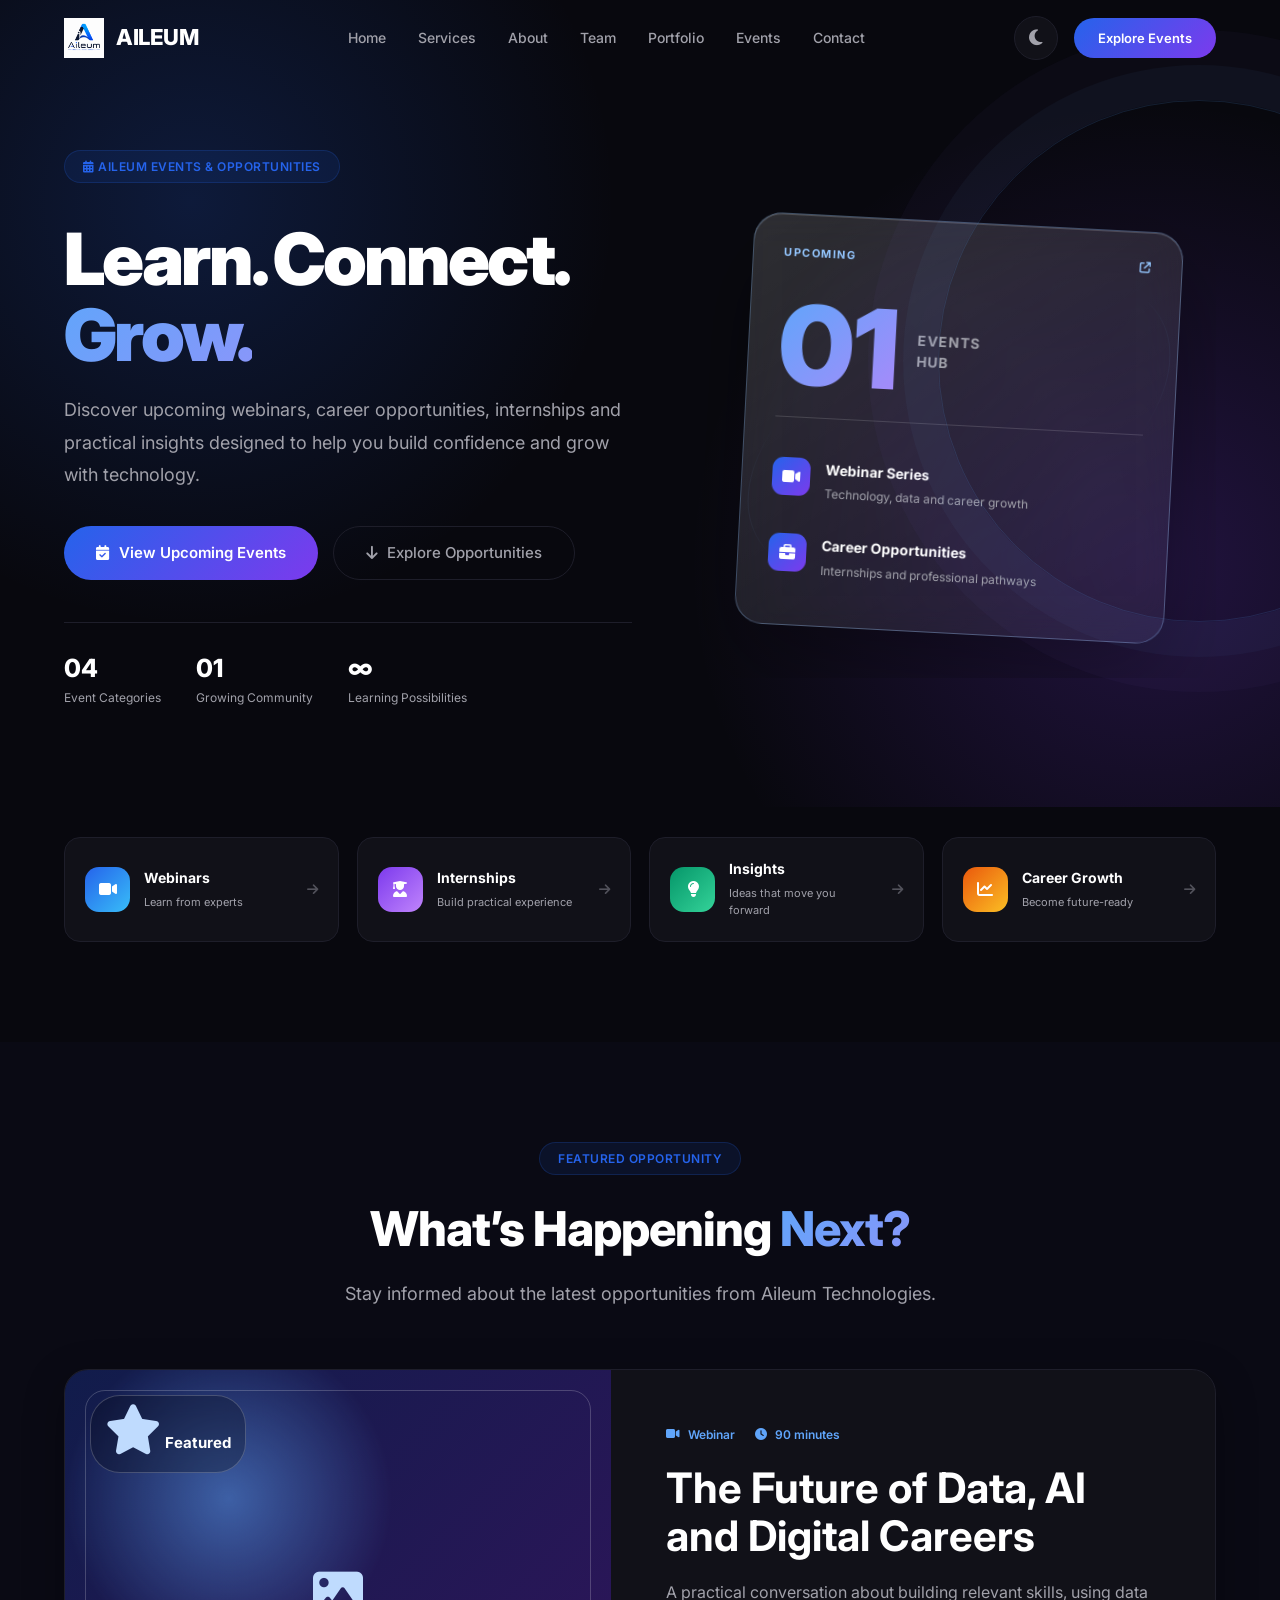
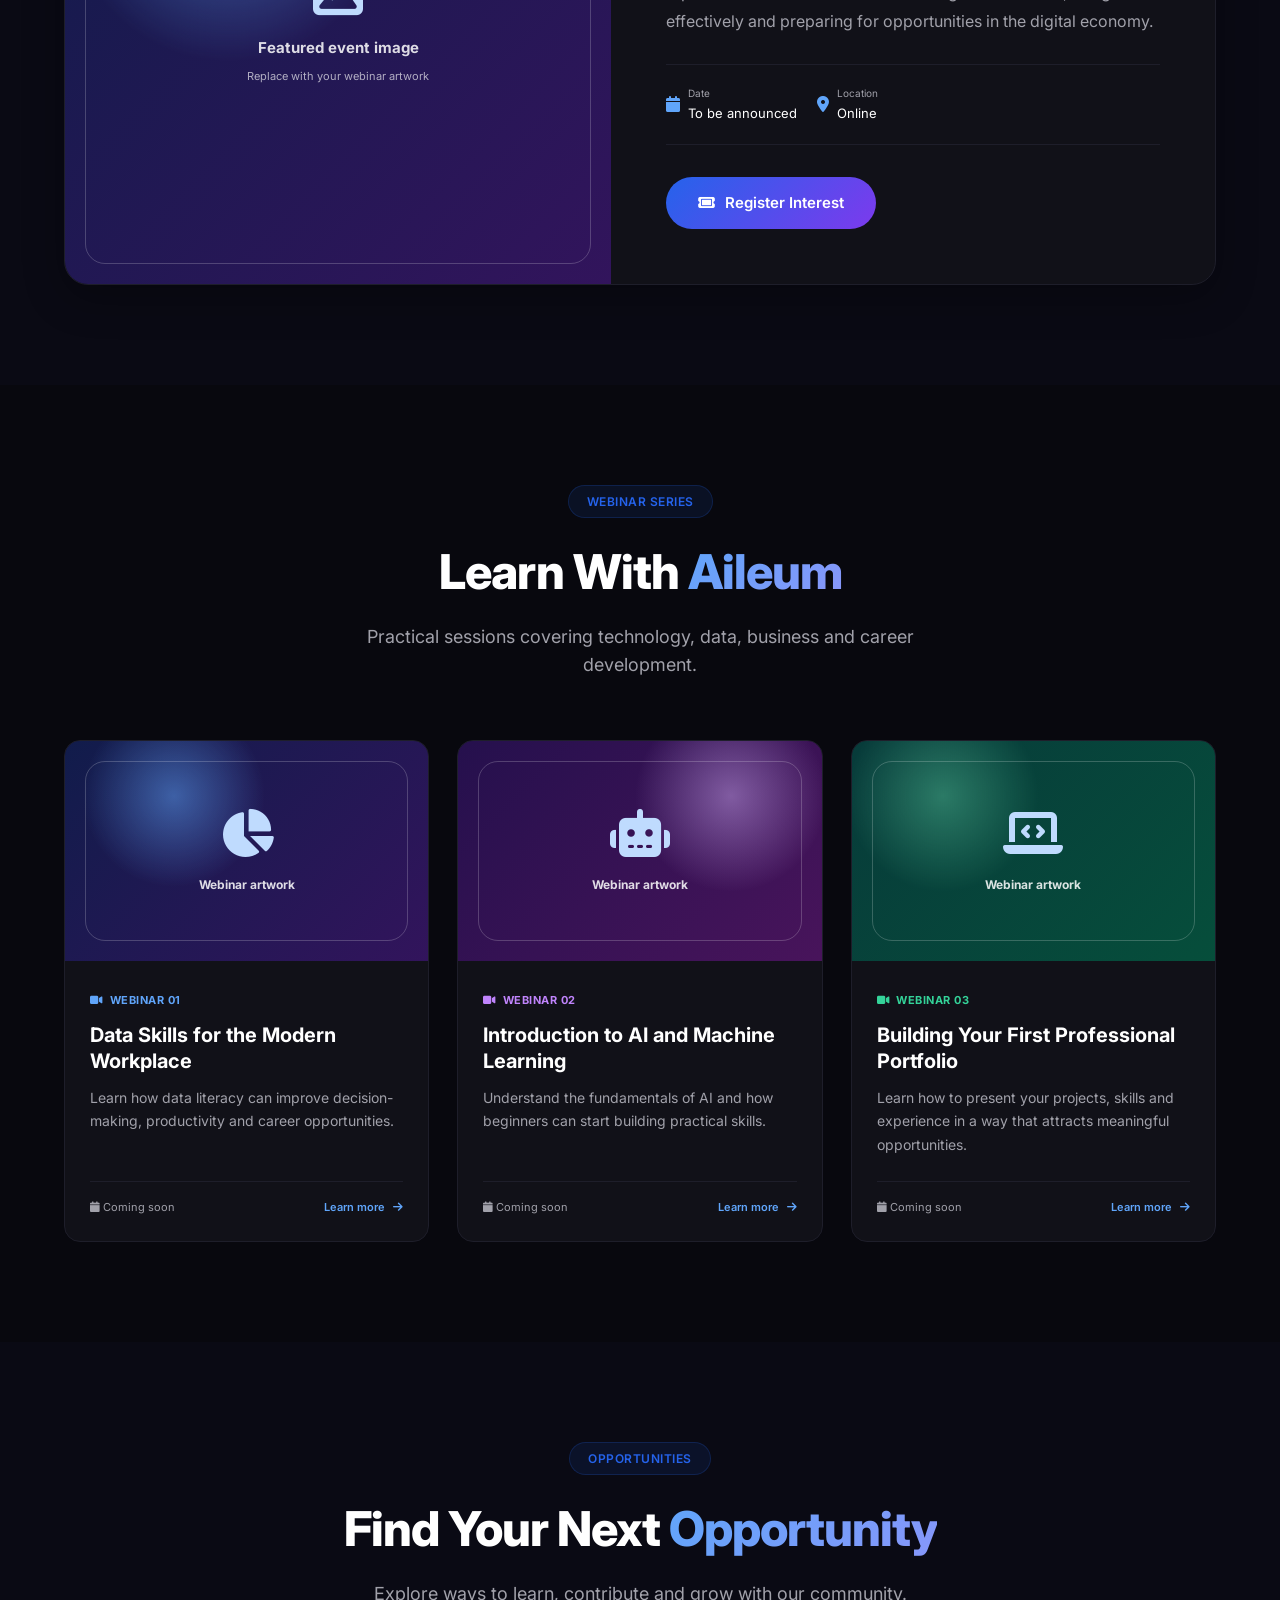
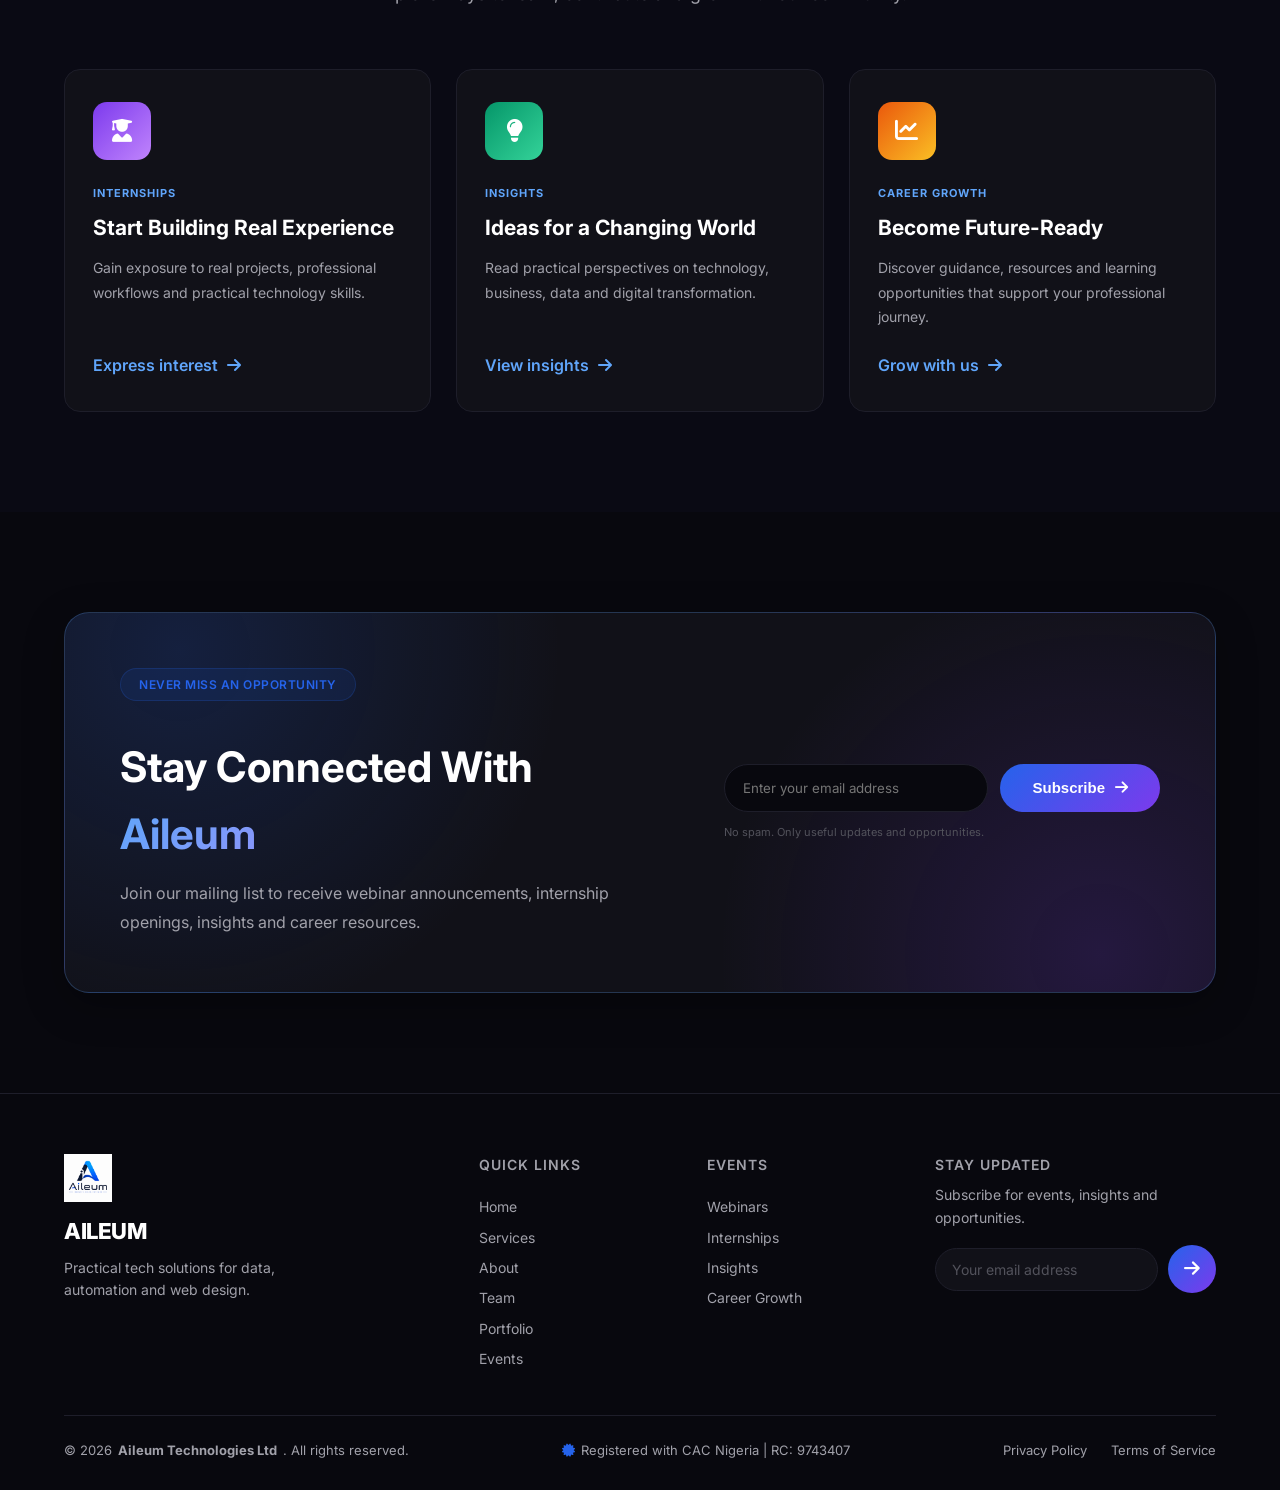
==== commit ab1a1600: "Refactor events hero section and navigation button" ====
--- a/events.html
+++ b/events.html
@@ -80,112 +80,142 @@
                 </a>
 
                 <button
-                    class="hamburger"
-                    id="hamburger"
-                    aria-label="Open navigation menu"
-                    aria-expanded="false"
-                    type="button"
-                >
-                    <span></span>
-                    <span></span>
-                    <span></span>
+                        class="hamburger"
+                        id="hamburger"
+                        type="button"
+                        aria-label="Toggle navigation menu"
+                        aria-controls="navLinks"
+                        aria-expanded="false"
+                    >
+                        <span></span>
+                        <span></span>
+                        <span></span>
                 </button>
+
             </div>
         </nav>
     </header>
 
     <main>
 
-        <!-- Events hero -->
-        <section class="events-hero">
-            <div class="container">
-                <div class="events-hero-grid">
-
-                    <div class="events-hero-content" data-aos="fade-up">
-                        <span class="section-tag">
-                            <i class="fas fa-calendar-days"></i>
-                            Aileum Events & Opportunities
-                        </span>
-
-                        <h1>
-                            Learn. Connect.
-                            <span class="gradient-text">Grow.</span>
-                        </h1>
-
-                        <p>
-                            Discover upcoming webinars, career opportunities,
-                            internships and practical insights designed to help
-                            you build confidence and grow with technology.
-                        </p>
-
-                        <div class="events-hero-actions">
-                            <a href="#upcoming-events" class="btn-primary">
-                                <i class="fas fa-calendar-check"></i>
-                                View Upcoming Events
-                            </a>
-
-                            <a href="#opportunities" class="btn-secondary">
-                                <i class="fas fa-arrow-down"></i>
-                                Explore Opportunities
-                            </a>
-                        </div>
-
-                        <div class="events-hero-stats">
+       <!-- Events hero -->
+<section class="events-hero" id="events-hero">
+    <div class="container">
+        <div class="events-hero-grid">
+
+            <!-- Hero content -->
+            <div class="events-hero-content" data-aos="fade-up">
+
+                <span class="section-tag">
+                    <i class="fas fa-calendar-days"></i>
+                    Aileum Events &amp; Opportunities
+                </span>
+
+                <h1>
+                    Learn. Connect.
+                    <span class="gradient-text">Grow.</span>
+                </h1>
+
+                <p>
+                    Discover upcoming webinars, career opportunities,
+                    internships and practical insights designed to help
+                    you build confidence and grow with technology.
+                </p>
+
+                <div class="events-hero-actions">
+                    <a href="#upcoming-events" class="btn-primary">
+                        <i class="fas fa-calendar-check"></i>
+                        View Upcoming Events
+                    </a>
+
+                    <a href="#opportunities" class="btn-secondary">
+                        <i class="fas fa-arrow-down"></i>
+                        Explore Opportunities
+                    </a>
+                </div>
+
+                <div class="events-hero-stats" aria-label="Events statistics">
+                    <div class="event-stat">
+                        <strong>04</strong>
+                        <span>Event Categories</span>
+                    </div>
+
+                    <div class="event-stat">
+                        <strong>01</strong>
+                        <span>Growing Community</span>
+                    </div>
+
+                    <div class="event-stat">
+                        <strong aria-label="Unlimited">∞</strong>
+                        <span>Learning Possibilities</span>
+                    </div>
+                </div>
+            </div>
+
+            <!-- Hero visual -->
+            <div class="events-hero-visual" data-aos="fade-left">
+
+                <div class="events-orbit orbit-one" aria-hidden="true"></div>
+                <div class="events-orbit orbit-two" aria-hidden="true"></div>
+
+                <div
+                    class="events-calendar-card"
+                    role="img"
+                    aria-label="Upcoming Aileum webinars and career opportunities"
+                >
+                    <!-- Decorative gradient layer -->
+                    <div class="calendar-image-overlay" aria-hidden="true"></div>
+
+                    <div class="calendar-card-content">
+
+                        <div class="calendar-top">
+                            <span>UPCOMING</span>
+                            <i
+                                class="fas fa-arrow-up-right-from-square"
+                                aria-hidden="true"
+                            ></i>
+                        </div>
+
+                        <div class="calendar-date">
+                            <strong>01</strong>
+                            <span>
+                                EVENTS<br>
+                                HUB
+                            </span>
+                        </div>
+
+                        <div class="calendar-divider"></div>
+
+                        <div class="calendar-event">
+                            <i class="fas fa-video" aria-hidden="true"></i>
+
                             <div>
-                                <strong>04</strong>
-                                <span>Event Categories</span>
+                                <strong>Webinar Series</strong>
+                                <span>
+                                    Technology, data and career growth
+                                </span>
                             </div>
+                        </div>
+
+                        <div class="calendar-event">
+                            <i class="fas fa-briefcase" aria-hidden="true"></i>
 
                             <div>
-                                <strong>01</strong>
-                                <span>Growing Community</span>
+                                <strong>Career Opportunities</strong>
+                                <span>
+                                    Internships and professional pathways
+                                </span>
                             </div>
-
-                            <div>
-                                <strong>∞</strong>
-                                <span>Learning Possibilities</span>
-                            </div>
-                        </div>
+                        </div>
+
                     </div>
-
-                    <div class="events-hero-visual" data-aos="fade-left">
-                        <div class="events-orbit orbit-one"></div>
-                        <div class="events-orbit orbit-two"></div>
-
-                        <div class="events-calendar-card">
-                            <div class="calendar-top">
-                                <span>UPCOMING</span>
-                                <i class="fas fa-arrow-up-right-from-square"></i>
-                            </div>
-
-                            <div class="calendar-date">
-                                <strong>01</strong>
-                                <span>EVENTS<br />HUB</span>
-                            </div>
-
-                            <div class="calendar-divider"></div>
-
-                            <div class="calendar-event">
-                                <i class="fas fa-video"></i>
-                                <div>
-                                    <strong>Webinar Series</strong>
-                                    <span>Technology, data and career growth</span>
-                                </div>
-                            </div>
-
-                            <div class="calendar-event">
-                                <i class="fas fa-briefcase"></i>
-                                <div>
-                                    <strong>Career Opportunities</strong>
-                                    <span>Internships and professional pathways</span>
-                                </div>
-                            </div>
-                        </div>
-                    </div>
-
-                </div>
-            </div>
-        </section>
+                </div>
+
+            </div>
+
+        </div>
+    </div>
+</section>
 
         <!-- Category navigation -->
         <section class="event-categories">
--- a/assets/css/events.css
+++ b/assets/css/events.css
@@ -0,0 +1,850 @@
+/* ========================================
+   EVENTS PAGE
+   ======================================== */
+
+.events-hero {
+    position: relative;
+    min-height: 720px;
+    display: flex;
+    align-items: center;
+    padding: 150px 0 100px;
+    overflow: hidden;
+
+    background:
+        radial-gradient(
+            circle at 15% 25%,
+            rgba(37, 99, 235, 0.2),
+            transparent 34%
+        ),
+        radial-gradient(
+            circle at 90% 70%,
+            rgba(124, 58, 237, 0.22),
+            transparent 36%
+        ),
+        var(--bg-body);
+}
+
+.events-hero::after {
+    content: '';
+    position: absolute;
+    width: 520px;
+    height: 520px;
+    right: -180px;
+    top: 100px;
+    border: 1px solid rgba(96, 165, 250, 0.15);
+    border-radius: 50%;
+    box-shadow:
+        0 0 0 35px rgba(96, 165, 250, 0.04),
+        0 0 0 70px rgba(167, 139, 250, 0.03);
+    pointer-events: none;
+}
+
+.events-hero-grid {
+    display: grid;
+    grid-template-columns: 1.05fr 0.95fr;
+    gap: 70px;
+    align-items: center;
+}
+
+.events-hero-content {
+    position: relative;
+    z-index: 2;
+}
+
+.events-hero h1 {
+    max-width: 700px;
+    margin: 22px 0;
+    font-size: clamp(42px, 6vw, 72px);
+    line-height: 1.05;
+    letter-spacing: -3px;
+    font-weight: 900;
+}
+
+.events-hero-content > p {
+    max-width: 600px;
+    color: var(--text-secondary);
+    font-size: 18px;
+    line-height: 1.8;
+}
+
+.events-hero-actions {
+    display: flex;
+    flex-wrap: wrap;
+    gap: 15px;
+    margin: 34px 0 42px;
+}
+
+.events-hero-stats {
+    display: flex;
+    flex-wrap: wrap;
+    gap: 35px;
+    padding-top: 25px;
+    border-top: 1px solid var(--border-color);
+}
+
+.events-hero-stats div {
+    display: flex;
+    flex-direction: column;
+}
+
+.events-hero-stats strong {
+    color: var(--text-primary);
+    font-size: 25px;
+    font-weight: 800;
+}
+
+.events-hero-stats span {
+    color: var(--text-secondary);
+    font-size: 12px;
+}
+
+/* Hero calendar artwork */
+
+.events-hero-visual {
+    position: relative;
+    min-height: 500px;
+    display: flex;
+    align-items: center;
+    justify-content: center;
+}
+
+.events-calendar-card {
+    position: relative;
+    z-index: 2;
+    width: min(100%, 430px);
+    padding: 30px;
+    border: 1px solid rgba(147, 197, 253, 0.3);
+    border-radius: 28px;
+    background:
+        linear-gradient(
+            145deg,
+            rgba(255, 255, 255, 0.15),
+            rgba(255, 255, 255, 0.045)
+        );
+    box-shadow:
+        0 35px 90px rgba(0, 0, 0, 0.35),
+        inset 0 1px 0 rgba(255, 255, 255, 0.16);
+    backdrop-filter: blur(20px);
+    transform: rotate(3deg);
+}
+
+.calendar-top {
+    display: flex;
+    justify-content: space-between;
+    color: #93c5fd;
+    font-size: 11px;
+    font-weight: 700;
+    letter-spacing: 1.5px;
+}
+
+.calendar-date {
+    display: flex;
+    align-items: center;
+    gap: 18px;
+    margin: 38px 0 28px;
+}
+
+.calendar-date strong {
+    font-size: 110px;
+    line-height: 0.8;
+    font-weight: 900;
+    background: var(--gradient-2);
+    -webkit-background-clip: text;
+    -webkit-text-fill-color: transparent;
+}
+
+.calendar-date span {
+    color: var(--text-secondary);
+    font-size: 14px;
+    font-weight: 700;
+    line-height: 1.5;
+    letter-spacing: 1px;
+}
+
+.calendar-divider {
+    height: 1px;
+    margin-bottom: 24px;
+    background: rgba(255, 255, 255, 0.14);
+}
+
+.calendar-event {
+    display: flex;
+    align-items: flex-start;
+    gap: 15px;
+    padding: 16px 0;
+}
+
+.calendar-event i {
+    width: 38px;
+    height: 38px;
+    display: flex;
+    align-items: center;
+    justify-content: center;
+    flex-shrink: 0;
+    border-radius: 11px;
+    color: #fff;
+    background: var(--gradient-1);
+}
+
+.calendar-event strong,
+.calendar-event span {
+    display: block;
+}
+
+.calendar-event strong {
+    margin-bottom: 3px;
+    color: var(--text-primary);
+    font-size: 14px;
+}
+
+.calendar-event span {
+    color: var(--text-secondary);
+    font-size: 12px;
+}
+
+.events-orbit {
+    position: absolute;
+    border: 1px solid rgba(96, 165, 250, 0.25);
+    border-radius: 50%;
+    pointer-events: none;
+}
+
+.orbit-one {
+    width: 460px;
+    height: 250px;
+    transform: rotate(-28deg);
+}
+
+.orbit-two {
+    width: 360px;
+    height: 190px;
+    transform: rotate(48deg);
+    border-color: rgba(167, 139, 250, 0.25);
+}
+
+/* ========================================
+   CATEGORY CARDS
+   ======================================== */
+
+.event-categories {
+    padding: 30px 0 100px;
+    background: var(--bg-body);
+}
+
+.category-grid {
+    display: grid;
+    grid-template-columns: repeat(4, 1fr);
+    gap: 18px;
+}
+
+.category-card {
+    display: flex;
+    align-items: center;
+    gap: 14px;
+    min-height: 105px;
+    padding: 20px;
+    border: 1px solid var(--border-color);
+    border-radius: var(--radius);
+    background: var(--bg-card);
+    transition: var(--transition);
+}
+
+.category-card:hover {
+    transform: translateY(-6px);
+    border-color: var(--border-hover);
+    box-shadow: var(--shadow-card);
+}
+
+.category-card strong,
+.category-card small {
+    display: block;
+}
+
+.category-card strong {
+    color: var(--text-primary);
+    font-size: 14px;
+}
+
+.category-card small {
+    margin-top: 4px;
+    color: var(--text-secondary);
+    font-size: 11px;
+}
+
+.category-icon,
+.opportunity-icon {
+    display: flex;
+    align-items: center;
+    justify-content: center;
+    flex-shrink: 0;
+    border-radius: 14px;
+    color: #fff;
+}
+
+.category-icon {
+    width: 45px;
+    height: 45px;
+}
+
+.category-arrow {
+    margin-left: auto;
+    color: var(--text-muted);
+    font-size: 13px;
+    transition: var(--transition);
+}
+
+.category-card:hover .category-arrow {
+    color: var(--primary-light);
+    transform: translateX(4px);
+}
+
+.blue {
+    background: linear-gradient(135deg, #2563eb, #38bdf8);
+}
+
+.purple {
+    background: linear-gradient(135deg, #7c3aed, #c084fc);
+}
+
+.green {
+    background: linear-gradient(135deg, #059669, #34d399);
+}
+
+.orange {
+    background: linear-gradient(135deg, #ea580c, #fbbf24);
+}
+
+/* ========================================
+   FEATURED EVENT
+   ======================================== */
+
+.featured-event,
+.events-list-section,
+.opportunities-section {
+    padding: 100px 0;
+}
+
+.featured-event,
+.opportunities-section {
+    background: var(--bg-section);
+}
+
+.featured-event-card {
+    display: grid;
+    grid-template-columns: 0.95fr 1.05fr;
+    overflow: hidden;
+    border: 1px solid var(--border-color);
+    border-radius: 24px;
+    background: var(--bg-card);
+    box-shadow: var(--shadow-card);
+}
+
+.featured-event-image {
+    min-height: 420px;
+}
+
+.placeholder-image {
+    position: relative;
+    display: flex;
+    align-items: center;
+    justify-content: center;
+    overflow: hidden;
+    color: rgba(255, 255, 255, 0.85);
+    background:
+        radial-gradient(
+            circle at 30% 25%,
+            rgba(96, 165, 250, 0.5),
+            transparent 30%
+        ),
+        linear-gradient(135deg, #111c4b, #32145c);
+}
+
+.placeholder-image::before {
+    content: '';
+    position: absolute;
+    inset: 20px;
+    border: 1px solid rgba(255, 255, 255, 0.2);
+    border-radius: 20px;
+}
+
+.placeholder-image > div {
+    position: relative;
+    z-index: 1;
+    display: flex;
+    flex-direction: column;
+    align-items: center;
+    gap: 8px;
+    text-align: center;
+}
+
+.placeholder-image i {
+    margin-bottom: 10px;
+    color: #bfdbfe;
+    font-size: 50px;
+}
+
+.placeholder-image span {
+    font-size: 15px;
+    font-weight: 700;
+}
+
+.placeholder-image small {
+    color: rgba(255, 255, 255, 0.65);
+    font-size: 11px;
+}
+
+.featured-label {
+    position: absolute;
+    top: 25px;
+    left: 25px;
+    z-index: 2;
+    padding: 8px 14px;
+    border: 1px solid rgba(255, 255, 255, 0.2);
+    border-radius: 30px;
+    color: #fff;
+    background: rgba(0, 0, 0, 0.25);
+    font-size: 11px;
+    font-weight: 700;
+    backdrop-filter: blur(10px);
+}
+
+.featured-event-content {
+    padding: 55px;
+}
+
+.event-meta,
+.event-card-footer,
+.featured-event-details {
+    display: flex;
+    align-items: center;
+    flex-wrap: wrap;
+    gap: 20px;
+}
+
+.event-meta {
+    margin-bottom: 20px;
+    color: var(--primary-light);
+    font-size: 12px;
+    font-weight: 600;
+}
+
+.event-meta span,
+.featured-event-details div {
+    display: flex;
+    align-items: center;
+    gap: 8px;
+}
+
+.featured-event-content h3 {
+    max-width: 520px;
+    margin-bottom: 18px;
+    color: var(--text-primary);
+    font-size: clamp(27px, 4vw, 42px);
+    line-height: 1.15;
+}
+
+.featured-event-content > p {
+    max-width: 540px;
+    margin-bottom: 28px;
+    color: var(--text-secondary);
+    line-height: 1.8;
+}
+
+.featured-event-details {
+    margin-bottom: 32px;
+    padding: 20px 0;
+    border-top: 1px solid var(--border-color);
+    border-bottom: 1px solid var(--border-color);
+}
+
+.featured-event-details div {
+    color: var(--primary-light);
+}
+
+.featured-event-details span {
+    display: flex;
+    flex-direction: column;
+    color: var(--text-primary);
+    font-size: 13px;
+}
+
+.featured-event-details small {
+    margin-bottom: 2px;
+    color: var(--text-secondary);
+    font-size: 10px;
+}
+
+/* ========================================
+   EVENT CARDS
+   ======================================== */
+
+.event-card-grid {
+    display: grid;
+    grid-template-columns: repeat(3, 1fr);
+    gap: 28px;
+}
+
+.event-card {
+    overflow: hidden;
+    border: 1px solid var(--border-color);
+    border-radius: var(--radius);
+    background: var(--bg-card);
+    transition: var(--transition);
+}
+
+.event-card:hover,
+.opportunity-card:hover {
+    transform: translateY(-8px);
+    border-color: var(--border-hover);
+    box-shadow: var(--shadow-card);
+}
+
+.event-card-image {
+    height: 220px;
+    flex-direction: column;
+    gap: 8px;
+}
+
+.event-card-image i {
+    font-size: 48px;
+}
+
+.event-card-image span {
+    font-size: 12px;
+}
+
+.purple-placeholder {
+    background:
+        radial-gradient(circle at 75% 25%, rgba(216, 180, 254, 0.45), transparent 30%),
+        linear-gradient(135deg, #25104d, #48145b);
+}
+
+.green-placeholder {
+    background:
+        radial-gradient(circle at 25% 25%, rgba(110, 231, 183, 0.35), transparent 30%),
+        linear-gradient(135deg, #073b3a, #064e3b);
+}
+
+.event-card-body {
+    padding: 25px;
+}
+
+.event-type {
+    display: inline-flex;
+    align-items: center;
+    gap: 7px;
+    margin-bottom: 12px;
+    font-size: 11px;
+    font-weight: 700;
+    text-transform: uppercase;
+    letter-spacing: 0.5px;
+}
+
+.blue-text {
+    color: #60a5fa;
+}
+
+.purple-text {
+    color: #c084fc;
+}
+
+.green-text {
+    color: #34d399;
+}
+
+.event-card h3 {
+    margin-bottom: 12px;
+    color: var(--text-primary);
+    font-size: 20px;
+    line-height: 1.3;
+}
+
+.event-card p {
+    min-height: 75px;
+    margin-bottom: 20px;
+    color: var(--text-secondary);
+    font-size: 14px;
+    line-height: 1.7;
+}
+
+.event-card-footer {
+    justify-content: space-between;
+    padding-top: 17px;
+    border-top: 1px solid var(--border-color);
+    color: var(--text-secondary);
+    font-size: 11px;
+}
+
+.event-card-footer a,
+.text-link {
+    color: var(--primary-light);
+    font-weight: 600;
+}
+
+.event-card-footer a i,
+.text-link i {
+    margin-left: 5px;
+    transition: var(--transition);
+}
+
+.event-card-footer a:hover i,
+.text-link:hover i {
+    transform: translateX(4px);
+}
+
+/* ========================================
+   OPPORTUNITIES
+   ======================================== */
+
+.opportunity-grid {
+    display: grid;
+    grid-template-columns: repeat(3, 1fr);
+    gap: 25px;
+}
+
+.opportunity-card {
+    padding: 32px 28px;
+    border: 1px solid var(--border-color);
+    border-radius: var(--radius);
+    background: var(--bg-card);
+    transition: var(--transition);
+}
+
+.opportunity-icon {
+    width: 58px;
+    height: 58px;
+    margin-bottom: 25px;
+    font-size: 23px;
+}
+
+.opportunity-label {
+    display: block;
+    margin-bottom: 8px;
+    color: var(--primary-light);
+    font-size: 11px;
+    font-weight: 700;
+    letter-spacing: 1px;
+    text-transform: uppercase;
+}
+
+.opportunity-card h3 {
+    margin-bottom: 12px;
+    color: var(--text-primary);
+    font-size: 21px;
+}
+
+.opportunity-card p {
+    min-height: 75px;
+    margin-bottom: 22px;
+    color: var(--text-secondary);
+    font-size: 14px;
+    line-height: 1.75;
+}
+
+/* ========================================
+   CTA
+   ======================================== */
+
+.events-cta {
+    padding: 100px 0;
+    background: var(--bg-body);
+}
+
+.events-cta-card {
+    display: grid;
+    grid-template-columns: 1fr 0.8fr;
+    gap: 60px;
+    align-items: center;
+    padding: 55px;
+    border: 1px solid rgba(96, 165, 250, 0.25);
+    border-radius: 25px;
+    background:
+        radial-gradient(
+            circle at 10% 10%,
+            rgba(37, 99, 235, 0.18),
+            transparent 35%
+        ),
+        radial-gradient(
+            circle at 90% 90%,
+            rgba(124, 58, 237, 0.18),
+            transparent 35%
+        ),
+        var(--bg-card);
+    box-shadow: var(--shadow-card);
+}
+
+.events-cta-card h2 {
+    margin: 16px 0 12px;
+    font-size: clamp(28px, 4vw, 42px);
+}
+
+.events-cta-card p {
+    max-width: 580px;
+    color: var(--text-secondary);
+    line-height: 1.8;
+}
+
+.events-subscribe-form {
+    display: flex;
+    flex-wrap: wrap;
+    gap: 12px;
+}
+
+.events-subscribe-form input {
+    flex: 1 1 220px;
+    min-width: 0;
+    padding: 15px 18px;
+    border: 1px solid var(--border-color);
+    border-radius: 40px;
+    outline: none;
+    color: var(--text-primary);
+    background: var(--bg-input);
+    font-family: inherit;
+}
+
+.events-subscribe-form input:focus {
+    border-color: var(--primary);
+    box-shadow: 0 0 0 3px rgba(37, 99, 235, 0.12);
+}
+
+.events-subscribe-form small {
+    flex-basis: 100%;
+    color: var(--text-muted);
+    font-size: 11px;
+}
+
+/* Accessibility helper */
+.sr-only {
+    position: absolute;
+    width: 1px;
+    height: 1px;
+    padding: 0;
+    margin: -1px;
+    overflow: hidden;
+    clip: rect(0, 0, 0, 0);
+    white-space: nowrap;
+    border: 0;
+}
+
+/* ========================================
+   RESPONSIVE EVENTS PAGE
+   ======================================== */
+
+@media (max-width: 1000px) {
+    .events-hero-grid {
+        grid-template-columns: 1fr;
+    }
+
+    .events-hero-content {
+        text-align: center;
+    }
+
+    .events-hero-content > p {
+        margin-left: auto;
+        margin-right: auto;
+    }
+
+    .events-hero-actions,
+    .events-hero-stats {
+        justify-content: center;
+    }
+
+    .events-hero-visual {
+        min-height: 420px;
+    }
+
+    .category-grid {
+        grid-template-columns: repeat(2, 1fr);
+    }
+
+    .featured-event-card {
+        grid-template-columns: 1fr;
+    }
+
+    .featured-event-image {
+        min-height: 320px;
+    }
+
+    .event-card-grid,
+    .opportunity-grid {
+        grid-template-columns: repeat(2, 1fr);
+    }
+
+    .opportunity-card:last-child {
+        grid-column: span 2;
+    }
+
+    .events-cta-card {
+        grid-template-columns: 1fr;
+        gap: 30px;
+    }
+}
+
+@media (max-width: 700px) {
+    .events-hero {
+        min-height: auto;
+        padding: 130px 0 70px;
+    }
+
+    .events-hero h1 {
+        letter-spacing: -2px;
+    }
+
+    .events-hero-actions {
+        flex-direction: column;
+        align-items: stretch;
+    }
+
+    .events-hero-actions a {
+        justify-content: center;
+    }
+
+    .events-hero-stats {
+        gap: 18px;
+    }
+
+    .events-hero-visual {
+        min-height: 360px;
+    }
+
+    .events-calendar-card {
+        padding: 23px;
+        transform: none;
+    }
+
+    .calendar-date strong {
+        font-size: 82px;
+    }
+
+    .orbit-one {
+        width: 340px;
+        height: 200px;
+    }
+
+    .orbit-two {
+        width: 280px;
+        height: 160px;
+    }
+
+    .category-grid,
+    .event-card-grid,
+    .opportunity-grid {
+        grid-template-columns: 1fr;
+    }
+
+    .opportunity-card:last-child {
+        grid-column: auto;
+    }
+
+    .featured-event-content {
+        padding: 30px 24px;
+    }
+
+    .featured-event-image {
+        min-height: 270px;
+    }
+
+    .events-cta-card {
+        padding: 30px 24px;
+    }
+}
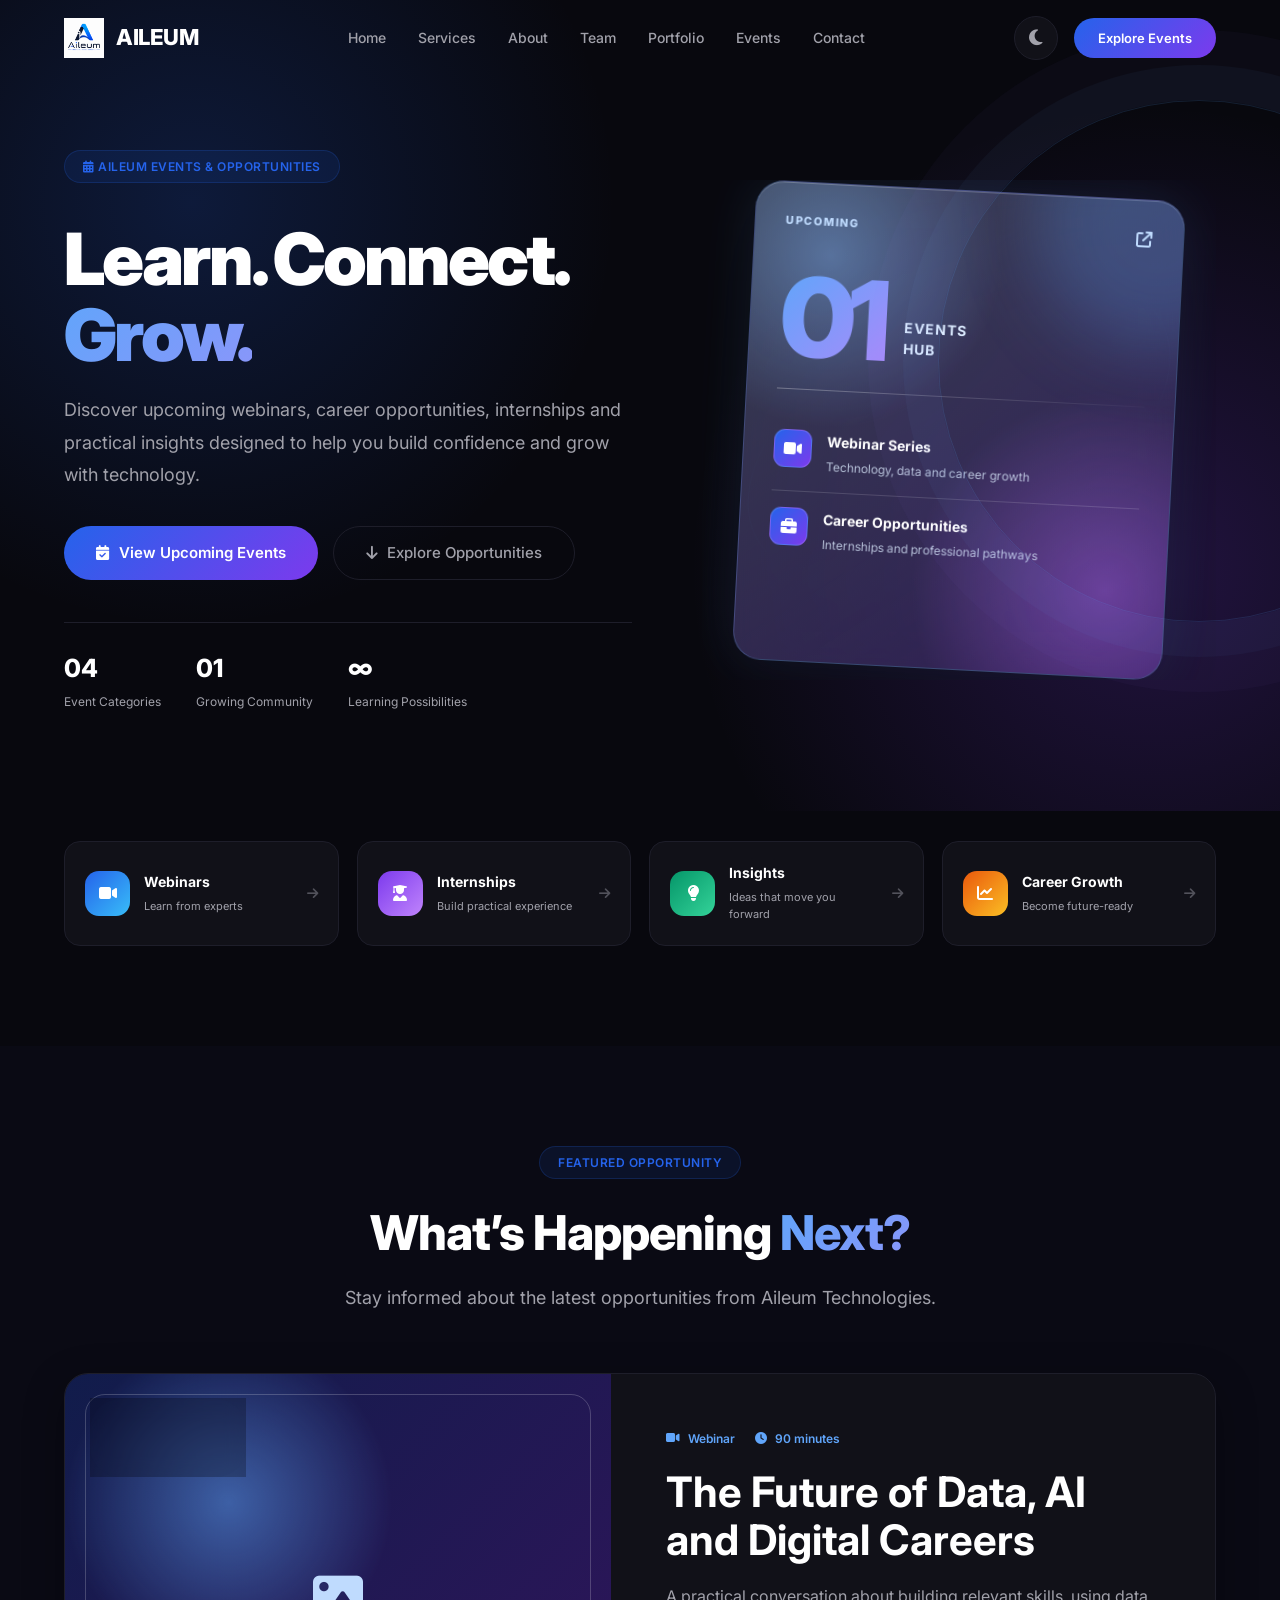
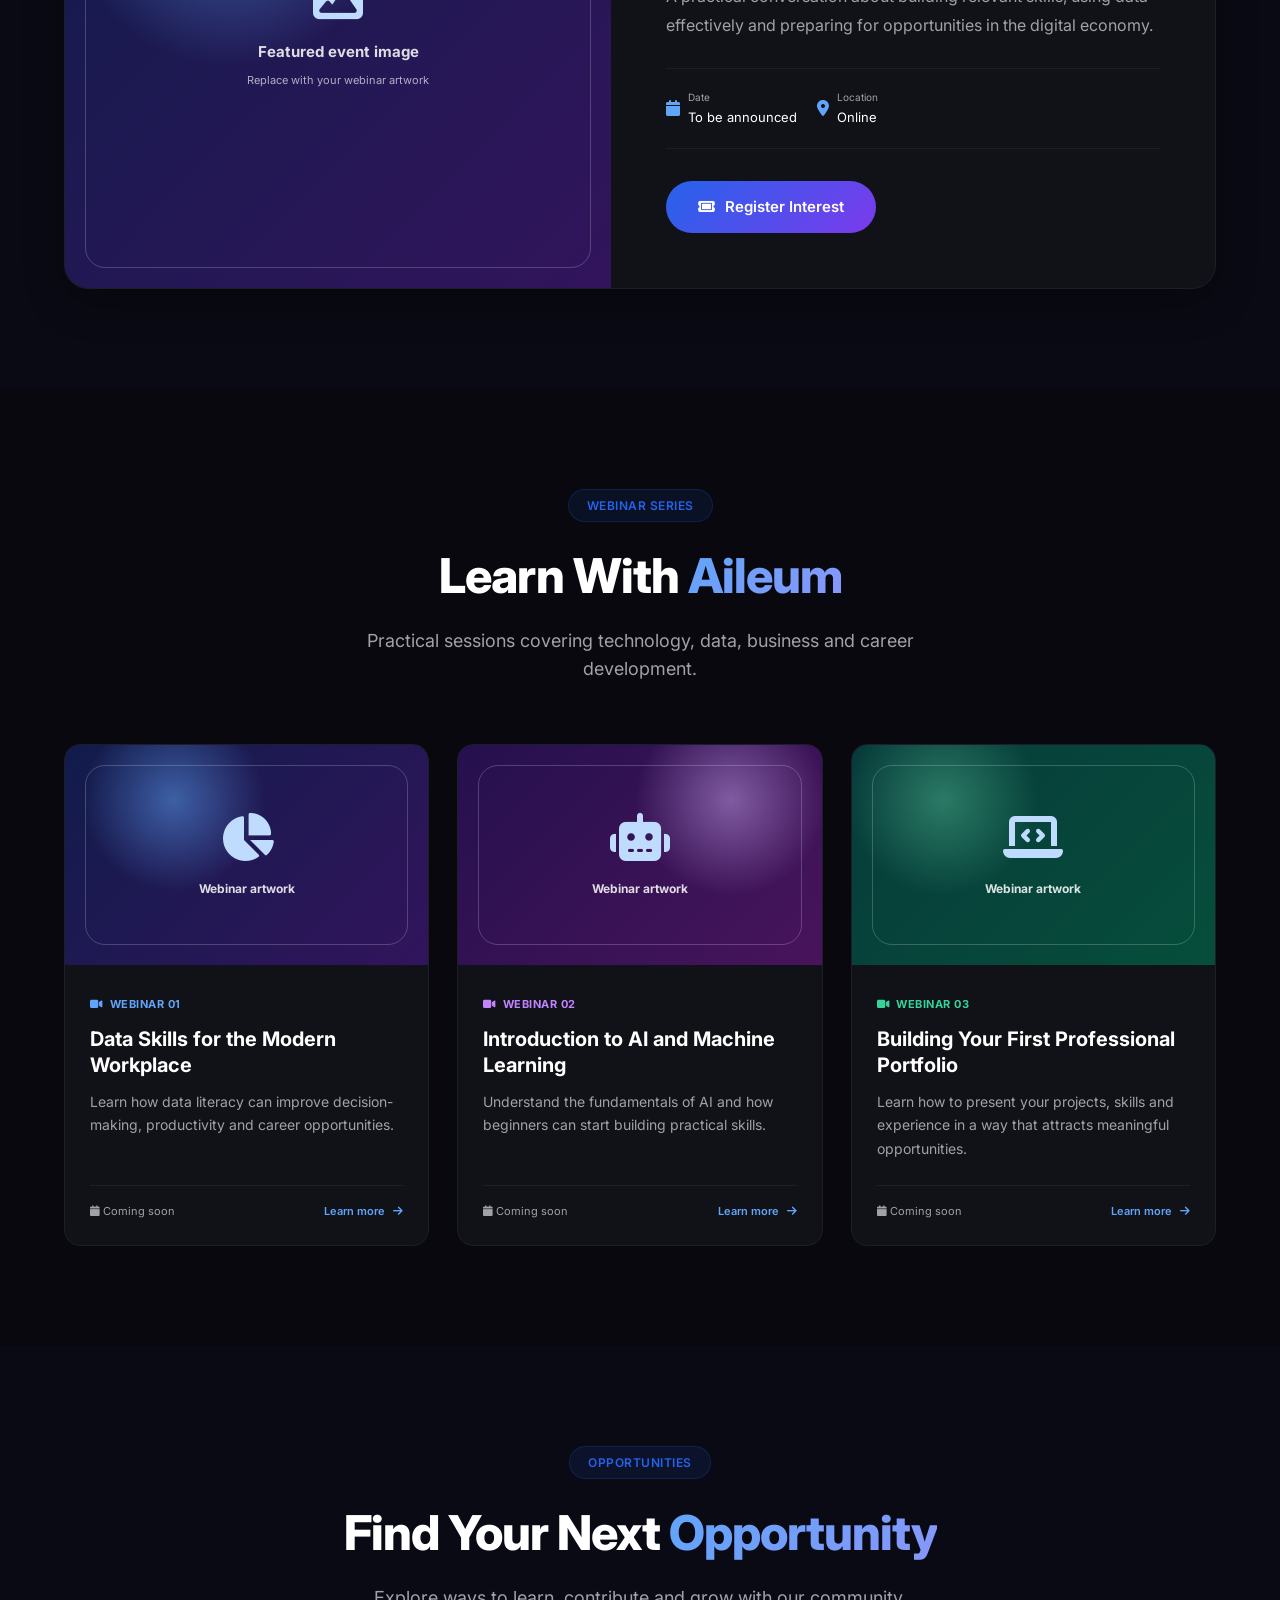
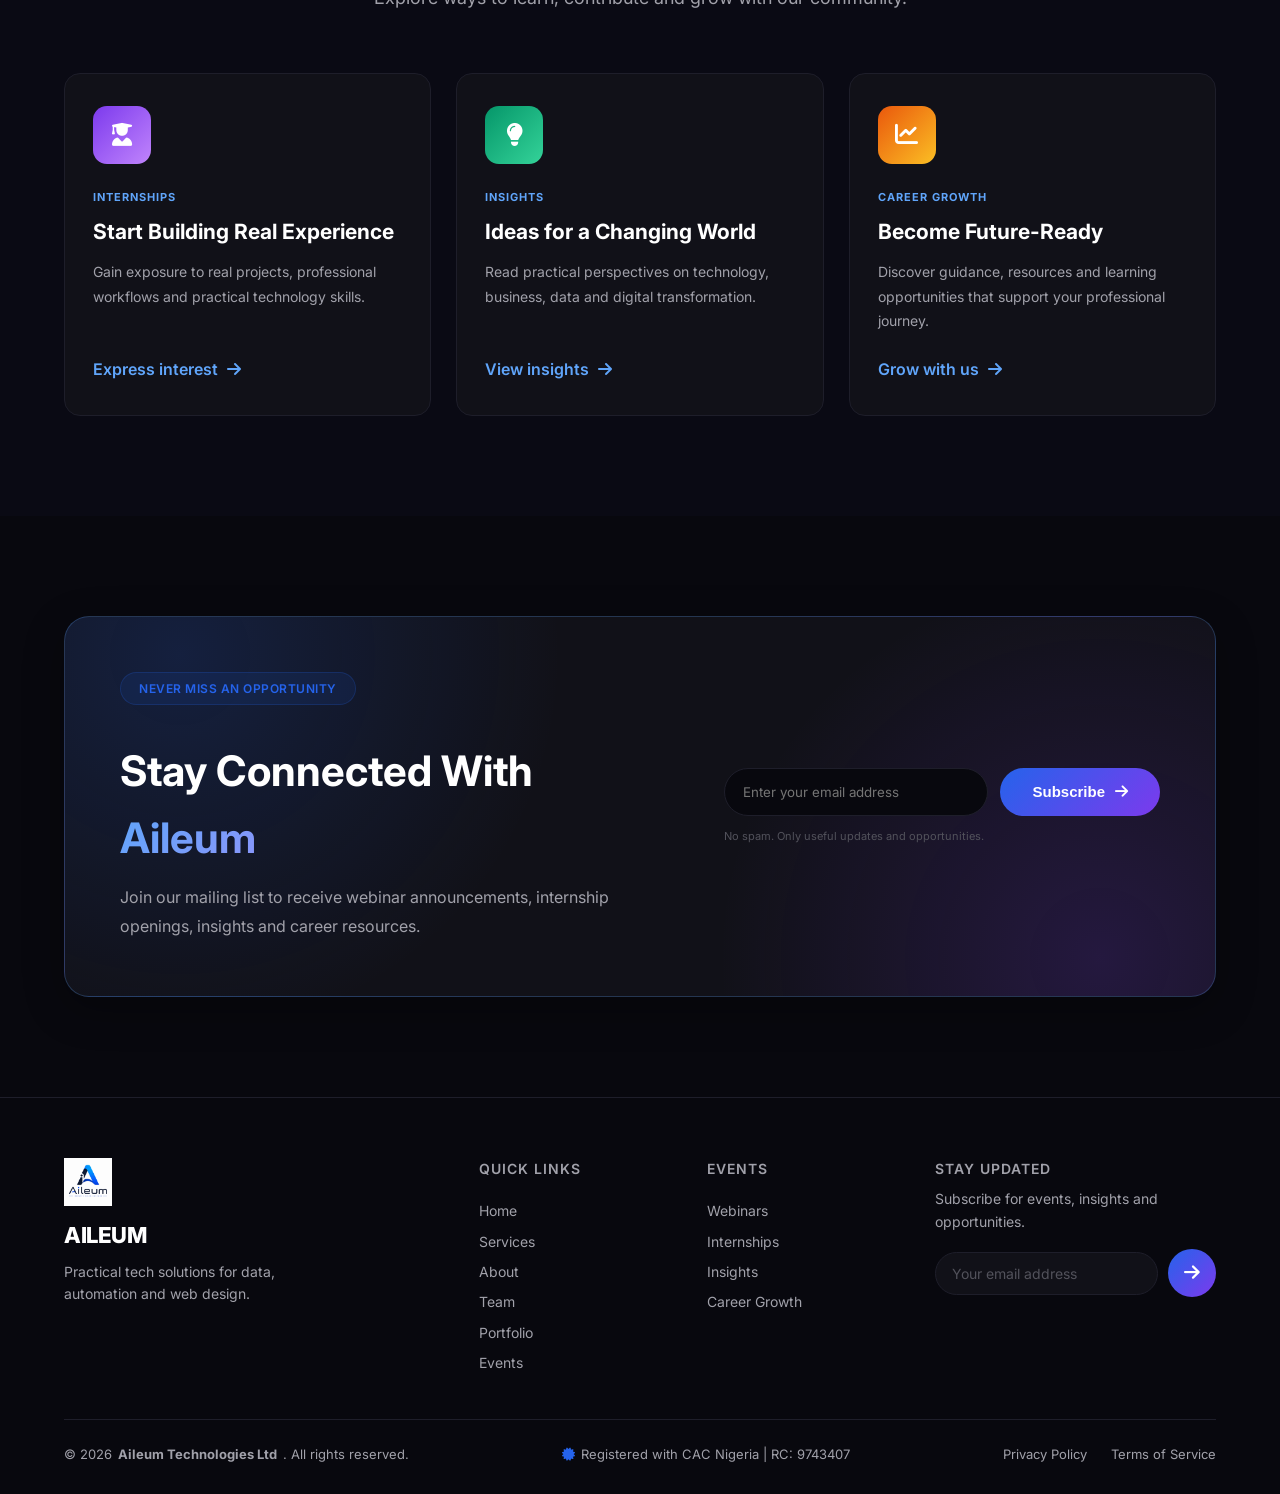
==== commit 5c1e7eb8: "Refactor navigation structure in events.html" ====
--- a/events.html
+++ b/events.html
@@ -46,55 +46,93 @@
         <div class="loader"></div>
     </div>
 
-    <!-- Navigation -->
-    <header id="navbar">
-        <nav class="container">
-            <a href="index.html" class="logo" aria-label="Aileum Technologies home">
-                <img src="images/aileum.png" alt="Aileum Technologies logo" />
-                <span>AILEUM</span>
+   <!-- Navigation -->
+<header id="navbar">
+    <nav class="container" aria-label="Main navigation">
+
+        <!-- Logo -->
+        <a
+            href="index.html"
+            class="logo"
+            aria-label="Aileum Technologies home"
+        >
+            <img
+                src="images/aileum.png"
+                alt="Aileum Technologies logo"
+            />
+            <span>AILEUM</span>
+        </a>
+
+        <!-- Navigation Links -->
+        <ul class="nav-links" id="navLinks">
+            <li>
+                <a href="index.html">Home</a>
+            </li>
+            <li>
+                <a href="index.html#services">Services</a>
+            </li>
+            <li>
+                <a href="index.html#about">About</a>
+            </li>
+            <li>
+                <a href="index.html#team">Team</a>
+            </li>
+            <li>
+                <a href="index.html#portfolio">Portfolio</a>
+            </li>
+            <li>
+                <a
+                    href="events.html"
+                    class="active"
+                    aria-current="page"
+                >
+                    Events
+                </a>
+            </li>
+            <li>
+                <a href="index.html#contact">Contact</a>
+            </li>
+        </ul>
+
+        <!-- Navigation Actions -->
+        <div class="nav-actions">
+
+            <!-- Theme Toggle -->
+            <button
+                class="theme-toggle"
+                id="themeToggle"
+                type="button"
+                aria-label="Toggle dark and light theme"
+            >
+                <i class="fas fa-moon" aria-hidden="true"></i>
+                <i class="fas fa-sun" aria-hidden="true"></i>
+            </button>
+
+            <!-- Desktop CTA -->
+            <a
+                href="#opportunities"
+                class="btn-primary btn-sm nav-cta"
+            >
+                Explore Events
             </a>
 
-            <ul class="nav-links" id="navLinks">
-                <li><a href="index.html">Home</a></li>
-                <li><a href="index.html#services">Services</a></li>
-                <li><a href="index.html#about">About</a></li>
-                <li><a href="index.html#team">Team</a></li>
-                <li><a href="index.html#portfolio">Portfolio</a></li>
-                <li><a href="events.html" class="active">Events</a></li>
-                <li><a href="index.html#contact">Contact</a></li>
-            </ul>
-
-            <div class="nav-actions">
-                <button
-                    class="theme-toggle"
-                    id="themeToggle"
-                    aria-label="Toggle theme"
-                    type="button"
-                >
-                    <i class="fas fa-moon"></i>
-                    <i class="fas fa-sun"></i>
-                </button>
-
-                <a href="#opportunities" class="btn-primary btn-sm">
-                    Explore Events
-                </a>
-
-                <button
-                        class="hamburger"
-                        id="hamburger"
-                        type="button"
-                        aria-label="Toggle navigation menu"
-                        aria-controls="navLinks"
-                        aria-expanded="false"
-                    >
-                        <span></span>
-                        <span></span>
-                        <span></span>
-                </button>
-
-            </div>
-        </nav>
-    </header>
+            <!-- Mobile Menu Button -->
+            <button
+                class="hamburger"
+                id="hamburger"
+                type="button"
+                aria-label="Open navigation menu"
+                aria-controls="navLinks"
+                aria-expanded="false"
+            >
+                <span aria-hidden="true"></span>
+                <span aria-hidden="true"></span>
+                <span aria-hidden="true"></span>
+            </button>
+
+        </div>
+    </nav>
+</header>
 
     <main>
 
--- a/assets/css/events.css
+++ b/assets/css/events.css
@@ -9,7 +9,6 @@
     align-items: center;
     padding: 150px 0 100px;
     overflow: hidden;
-
     background:
         radial-gradient(
             circle at 15% 25%,
@@ -25,12 +24,12 @@
 }
 
 .events-hero::after {
-    content: '';
+    content: "";
     position: absolute;
+    top: 100px;
+    right: -180px;
     width: 520px;
     height: 520px;
-    right: -180px;
-    top: 100px;
     border: 1px solid rgba(96, 165, 250, 0.15);
     border-radius: 50%;
     box-shadow:
@@ -54,10 +53,11 @@
 .events-hero h1 {
     max-width: 700px;
     margin: 22px 0;
+    color: var(--text-primary);
     font-size: clamp(42px, 6vw, 72px);
+    font-weight: 900;
     line-height: 1.05;
     letter-spacing: -3px;
-    font-weight: 900;
 }
 
 .events-hero-content > p {
@@ -85,6 +85,7 @@
 .events-hero-stats div {
     display: flex;
     flex-direction: column;
+    gap: 4px;
 }
 
 .events-hero-stats strong {
@@ -98,63 +99,145 @@
     font-size: 12px;
 }
 
-/* Hero calendar artwork */
+/* ========================================
+   HERO CALENDAR ARTWORK
+   ======================================== */
 
 .events-hero-visual {
     position: relative;
+    display: flex;
+    align-items: center;
+    justify-content: center;
     min-height: 500px;
-    display: flex;
-    align-items: center;
-    justify-content: center;
 }
 
 .events-calendar-card {
     position: relative;
     z-index: 2;
     width: min(100%, 430px);
+    min-height: 480px;
     padding: 30px;
-    border: 1px solid rgba(147, 197, 253, 0.3);
+    overflow: hidden;
+    isolation: isolate;
+    border: 1px solid rgba(147, 197, 253, 0.32);
     border-radius: 28px;
     background:
         linear-gradient(
             145deg,
-            rgba(255, 255, 255, 0.15),
-            rgba(255, 255, 255, 0.045)
-        );
+            rgba(7, 17, 50, 0.68),
+            rgba(42, 20, 87, 0.74)
+        ),
+        url("../images/events/events-placeholder.jpg")
+        center / cover no-repeat;
     box-shadow:
         0 35px 90px rgba(0, 0, 0, 0.35),
-        inset 0 1px 0 rgba(255, 255, 255, 0.16);
+        0 0 55px rgba(96, 165, 250, 0.14),
+        inset 0 1px 0 rgba(255, 255, 255, 0.2);
     backdrop-filter: blur(20px);
+    -webkit-backdrop-filter: blur(20px);
     transform: rotate(3deg);
+    transition:
+        transform 0.45s ease,
+        box-shadow 0.45s ease;
+}
+
+.events-calendar-card::before {
+    content: "";
+    position: absolute;
+    inset: 0;
+    z-index: -1;
+    background:
+        linear-gradient(
+            145deg,
+            rgba(255, 255, 255, 0.2),
+            rgba(255, 255, 255, 0.04)
+        );
+    pointer-events: none;
+}
+
+.events-calendar-card::after {
+    content: "";
+    position: absolute;
+    top: -100px;
+    right: -100px;
+    z-index: -1;
+    width: 250px;
+    height: 250px;
+    border-radius: 50%;
+    background: rgba(96, 165, 250, 0.25);
+    filter: blur(35px);
+    pointer-events: none;
+}
+
+.calendar-image-overlay {
+    position: absolute;
+    inset: 0;
+    z-index: -1;
+    background:
+        radial-gradient(
+            circle at 18% 15%,
+            rgba(96, 165, 250, 0.44),
+            transparent 32%
+        ),
+        radial-gradient(
+            circle at 86% 82%,
+            rgba(168, 85, 247, 0.42),
+            transparent 36%
+        );
+    mix-blend-mode: screen;
+    pointer-events: none;
+}
+
+.calendar-card-content {
+    position: relative;
+    z-index: 1;
+}
+
+.events-calendar-card:hover {
+    transform: rotate(0deg) translateY(-8px);
+    box-shadow:
+        0 45px 100px rgba(0, 0, 0, 0.42),
+        0 0 70px rgba(96, 165, 250, 0.2),
+        inset 0 1px 0 rgba(255, 255, 255, 0.25);
 }
 
 .calendar-top {
     display: flex;
+    align-items: center;
     justify-content: space-between;
-    color: #93c5fd;
+    margin-bottom: 42px;
+    color: #bfdbfe;
     font-size: 11px;
-    font-weight: 700;
+    font-weight: 800;
     letter-spacing: 1.5px;
 }
 
+.calendar-top i {
+    font-size: 16px;
+}
+
 .calendar-date {
     display: flex;
-    align-items: center;
+    align-items: flex-end;
     gap: 18px;
     margin: 38px 0 28px;
 }
 
 .calendar-date strong {
+    color: #ffffff;
     font-size: 110px;
+    font-weight: 900;
     line-height: 0.8;
-    font-weight: 900;
+    letter-spacing: -7px;
     background: var(--gradient-2);
     -webkit-background-clip: text;
+    background-clip: text;
     -webkit-text-fill-color: transparent;
 }
 
 .calendar-date span {
-    color: var(--text-secondary);
+    padding-bottom: 7px;
+    color: #dbeafe;
     font-size: 14px;
     font-weight: 700;
     line-height: 1.5;
@@ -164,7 +247,11 @@
 .calendar-divider {
     height: 1px;
     margin-bottom: 24px;
-    background: rgba(255, 255, 255, 0.14);
+    background: linear-gradient(
+        90deg,
+        rgba(255, 255, 255, 0.3),
+        rgba(255, 255, 255, 0.02)
+    );
 }
 
 .calendar-event {
@@ -174,15 +261,20 @@
     padding: 16px 0;
 }
 
+.calendar-event + .calendar-event {
+    border-top: 1px solid rgba(255, 255, 255, 0.14);
+}
+
 .calendar-event i {
+    display: flex;
+    flex-shrink: 0;
+    align-items: center;
+    justify-content: center;
     width: 38px;
     height: 38px;
-    display: flex;
-    align-items: center;
-    justify-content: center;
-    flex-shrink: 0;
+    border: 1px solid rgba(255, 255, 255, 0.15);
     border-radius: 11px;
-    color: #fff;
+    color: #ffffff;
     background: var(--gradient-1);
 }
 
@@ -192,14 +284,15 @@
 }
 
 .calendar-event strong {
-    margin-bottom: 3px;
-    color: var(--text-primary);
+    margin-bottom: 5px;
+    color: #ffffff;
     font-size: 14px;
 }
 
 .calendar-event span {
-    color: var(--text-secondary);
+    color: rgba(219, 234, 254, 0.78);
     font-size: 12px;
+    line-height: 1.5;
 }
 
 .events-orbit {
@@ -218,8 +311,64 @@
 .orbit-two {
     width: 360px;
     height: 190px;
+    border-color: rgba(167, 139, 250, 0.25);
     transform: rotate(48deg);
-    border-color: rgba(167, 139, 250, 0.25);
+}
+
+/* ========================================
+   LIGHT THEME CALENDAR CARD
+   ======================================== */
+
+[data-theme="light"] .events-calendar-card {
+    border-color: rgba(37, 99, 235, 0.22);
+    background:
+        linear-gradient(
+            145deg,
+            rgba(219, 234, 254, 0.78),
+            rgba(237, 233, 254, 0.82)
+        ),
+        url("../images/events/events-placeholder.jpg")
+        center / cover no-repeat;
+    box-shadow:
+        0 30px 75px rgba(30, 64, 175, 0.16),
+        inset 0 1px 0 rgba(255, 255, 255, 0.85);
+}
+
+[data-theme="light"] .calendar-top,
+[data-theme="light"] .calendar-top i,
+[data-theme="light"] .calendar-date span {
+    color: #1d4ed8;
+}
+
+[data-theme="light"] .calendar-date strong {
+    background: linear-gradient(135deg, #1d4ed8, #7c3aed);
+    -webkit-background-clip: text;
+    background-clip: text;
+    -webkit-text-fill-color: transparent;
+}
+
+[data-theme="light"] .calendar-event strong {
+    color: #172554;
+}
+
+[data-theme="light"] .calendar-event span {
+    color: #475569;
+}
+
+[data-theme="light"] .calendar-event i {
+    color: #ffffff;
+}
+
+[data-theme="light"] .calendar-event + .calendar-event {
+    border-top-color: rgba(30, 64, 175, 0.12);
+}
+
+[data-theme="light"] .calendar-divider {
+    background: linear-gradient(
+        90deg,
+        rgba(37, 99, 235, 0.45),
+        rgba(37, 99, 235, 0)
+    );
 }
 
 /* ========================================
@@ -278,7 +427,7 @@
     justify-content: center;
     flex-shrink: 0;
     border-radius: 14px;
-    color: #fff;
+    color: #ffffff;
 }
 
 .category-icon {
@@ -360,7 +509,7 @@
 }
 
 .placeholder-image::before {
-    content: '';
+    content: "";
     position: absolute;
     inset: 20px;
     border: 1px solid rgba(255, 255, 255, 0.2);
@@ -401,7 +550,7 @@
     padding: 8px 14px;
     border: 1px solid rgba(255, 255, 255, 0.2);
     border-radius: 30px;
-    color: #fff;
+    color: #ffffff;
     background: rgba(0, 0, 0, 0.25);
     font-size: 11px;
     font-weight: 700;
@@ -500,6 +649,9 @@
 }
 
 .event-card-image {
+    display: flex;
+    align-items: center;
+    justify-content: center;
     height: 220px;
     flex-direction: column;
     gap: 8px;
@@ -515,13 +667,21 @@
 
 .purple-placeholder {
     background:
-        radial-gradient(circle at 75% 25%, rgba(216, 180, 254, 0.45), transparent 30%),
+        radial-gradient(
+            circle at 75% 25%,
+            rgba(216, 180, 254, 0.45),
+            transparent 30%
+        ),
         linear-gradient(135deg, #25104d, #48145b);
 }
 
 .green-placeholder {
     background:
-        radial-gradient(circle at 25% 25%, rgba(110, 231, 183, 0.35), transparent 30%),
+        radial-gradient(
+            circle at 25% 25%,
+            rgba(110, 231, 183, 0.35),
+            transparent 30%
+        ),
         linear-gradient(135deg, #073b3a, #064e3b);
 }
 
@@ -642,7 +802,7 @@
 }
 
 /* ========================================
-   CTA
+   CALL TO ACTION
    ======================================== */
 
 .events-cta {
@@ -675,6 +835,7 @@
 
 .events-cta-card h2 {
     margin: 16px 0 12px;
+    color: var(--text-primary);
     font-size: clamp(28px, 4vw, 42px);
 }
 
@@ -713,7 +874,10 @@
     font-size: 11px;
 }
 
-/* Accessibility helper */
+/* ========================================
+   ACCESSIBILITY HELPER
+   ======================================== */
+
 .sr-only {
     position: absolute;
     width: 1px;
@@ -740,8 +904,8 @@
     }
 
     .events-hero-content > p {
+        margin-right: auto;
         margin-left: auto;
-        margin-right: auto;
     }
 
     .events-hero-actions,
@@ -800,16 +964,23 @@
     }
 
     .events-hero-stats {
+        justify-content: space-between;
         gap: 18px;
     }
 
     .events-hero-visual {
-        min-height: 360px;
+        min-height: 390px;
     }
 
     .events-calendar-card {
+        width: min(100%, 390px);
+        min-height: 420px;
         padding: 23px;
         transform: none;
+    }
+
+    .events-calendar-card:hover {
+        transform: translateY(-5px);
     }
 
     .calendar-date strong {
@@ -848,3 +1019,26 @@
         padding: 30px 24px;
     }
 }
+
+@media (prefers-reduced-motion: reduce) {
+    .events-calendar-card,
+    .category-card,
+    .event-card,
+    .opportunity-card,
+    .category-arrow,
+    .event-card-footer a i,
+    .text-link i {
+        transition: none;
+    }
+
+    .events-calendar-card {
+        transform: none;
+    }
+
+    .events-calendar-card:hover,
+    .category-card:hover,
+    .event-card:hover,
+    .opportunity-card:hover {
+        transform: none;
+    }
+}
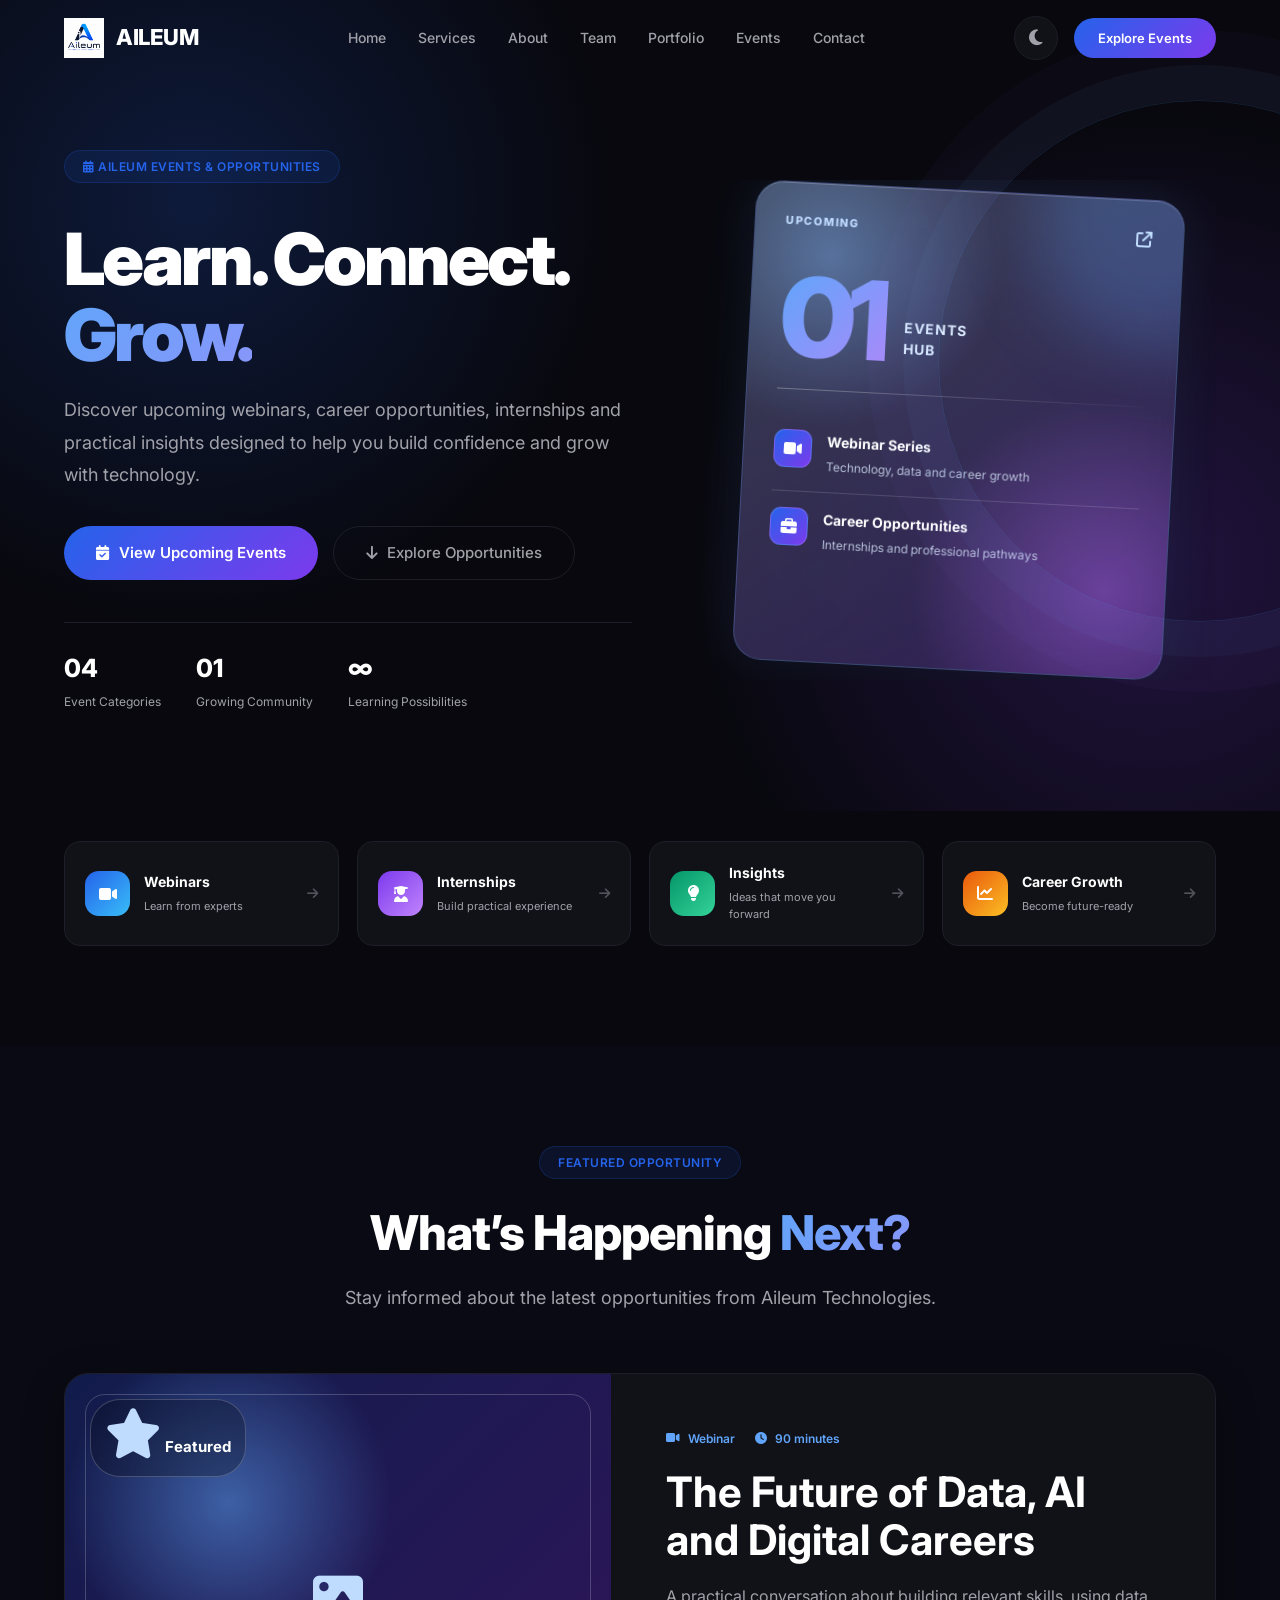
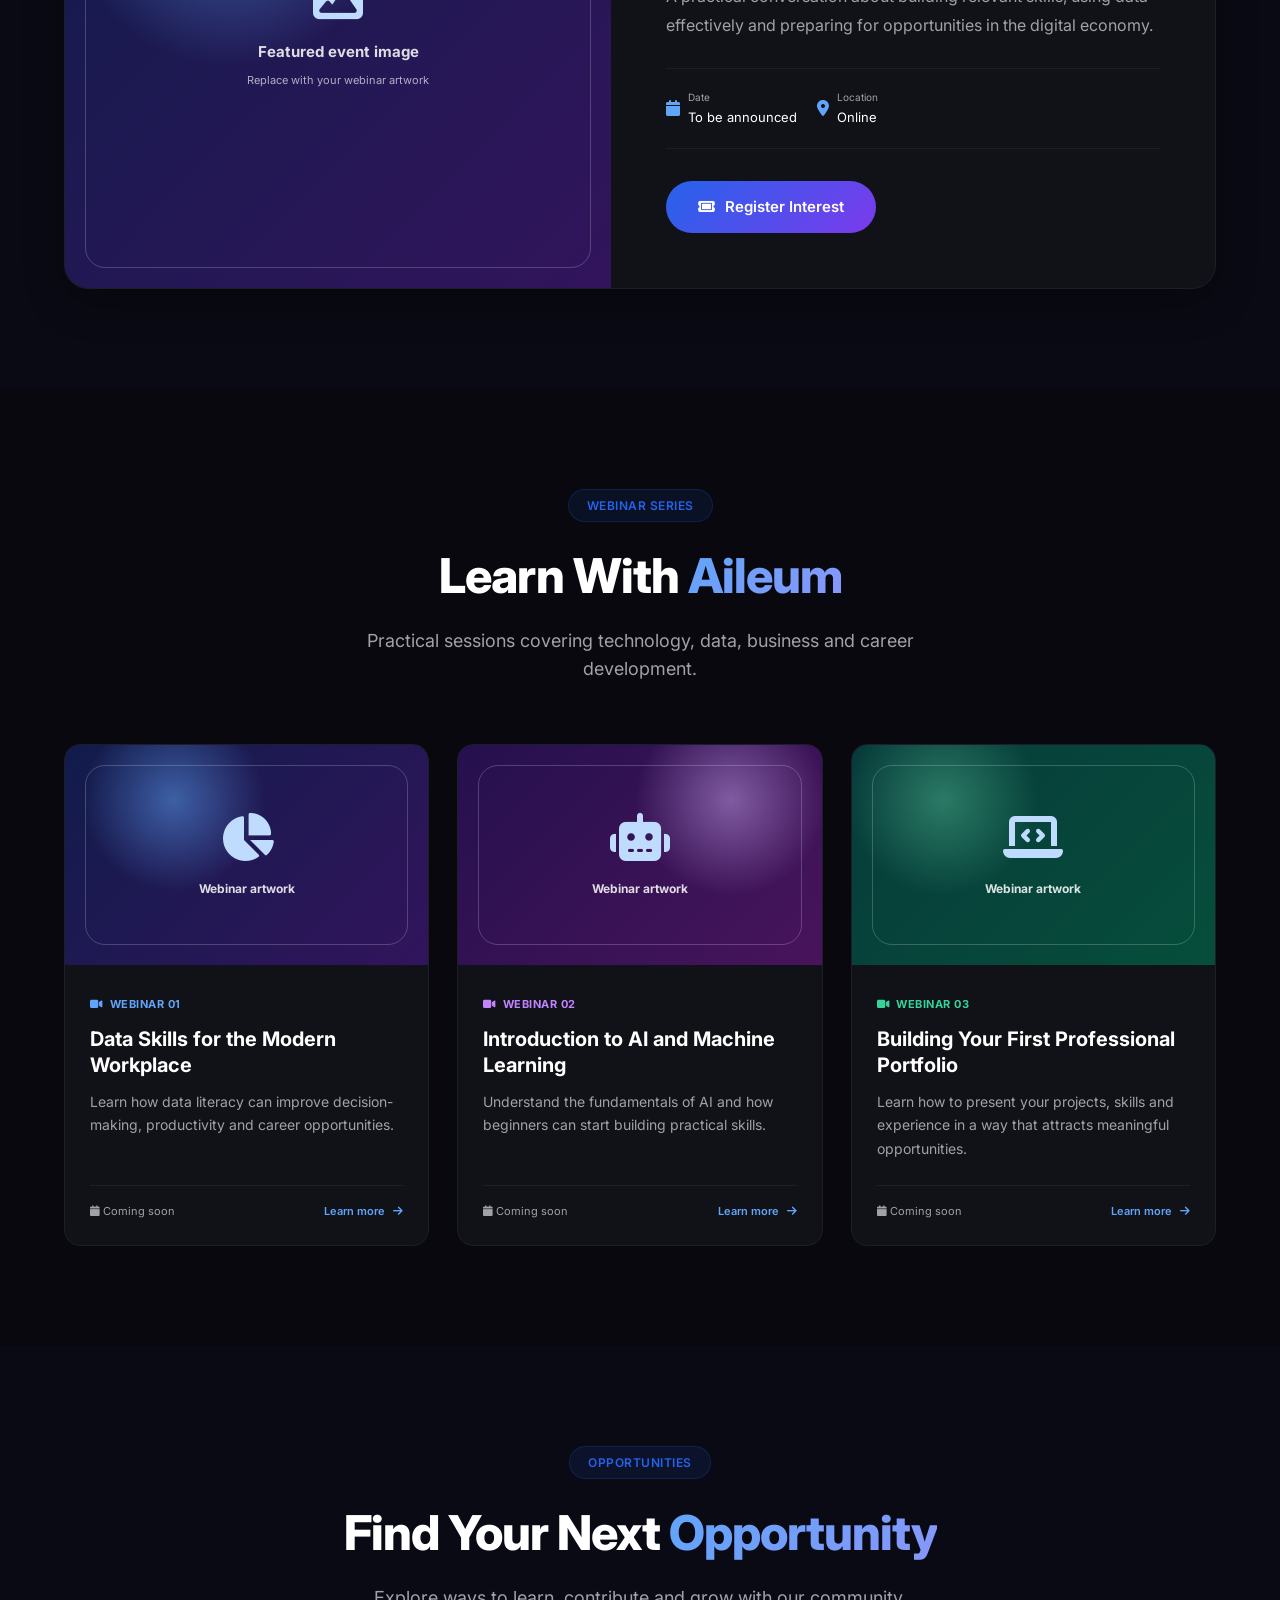
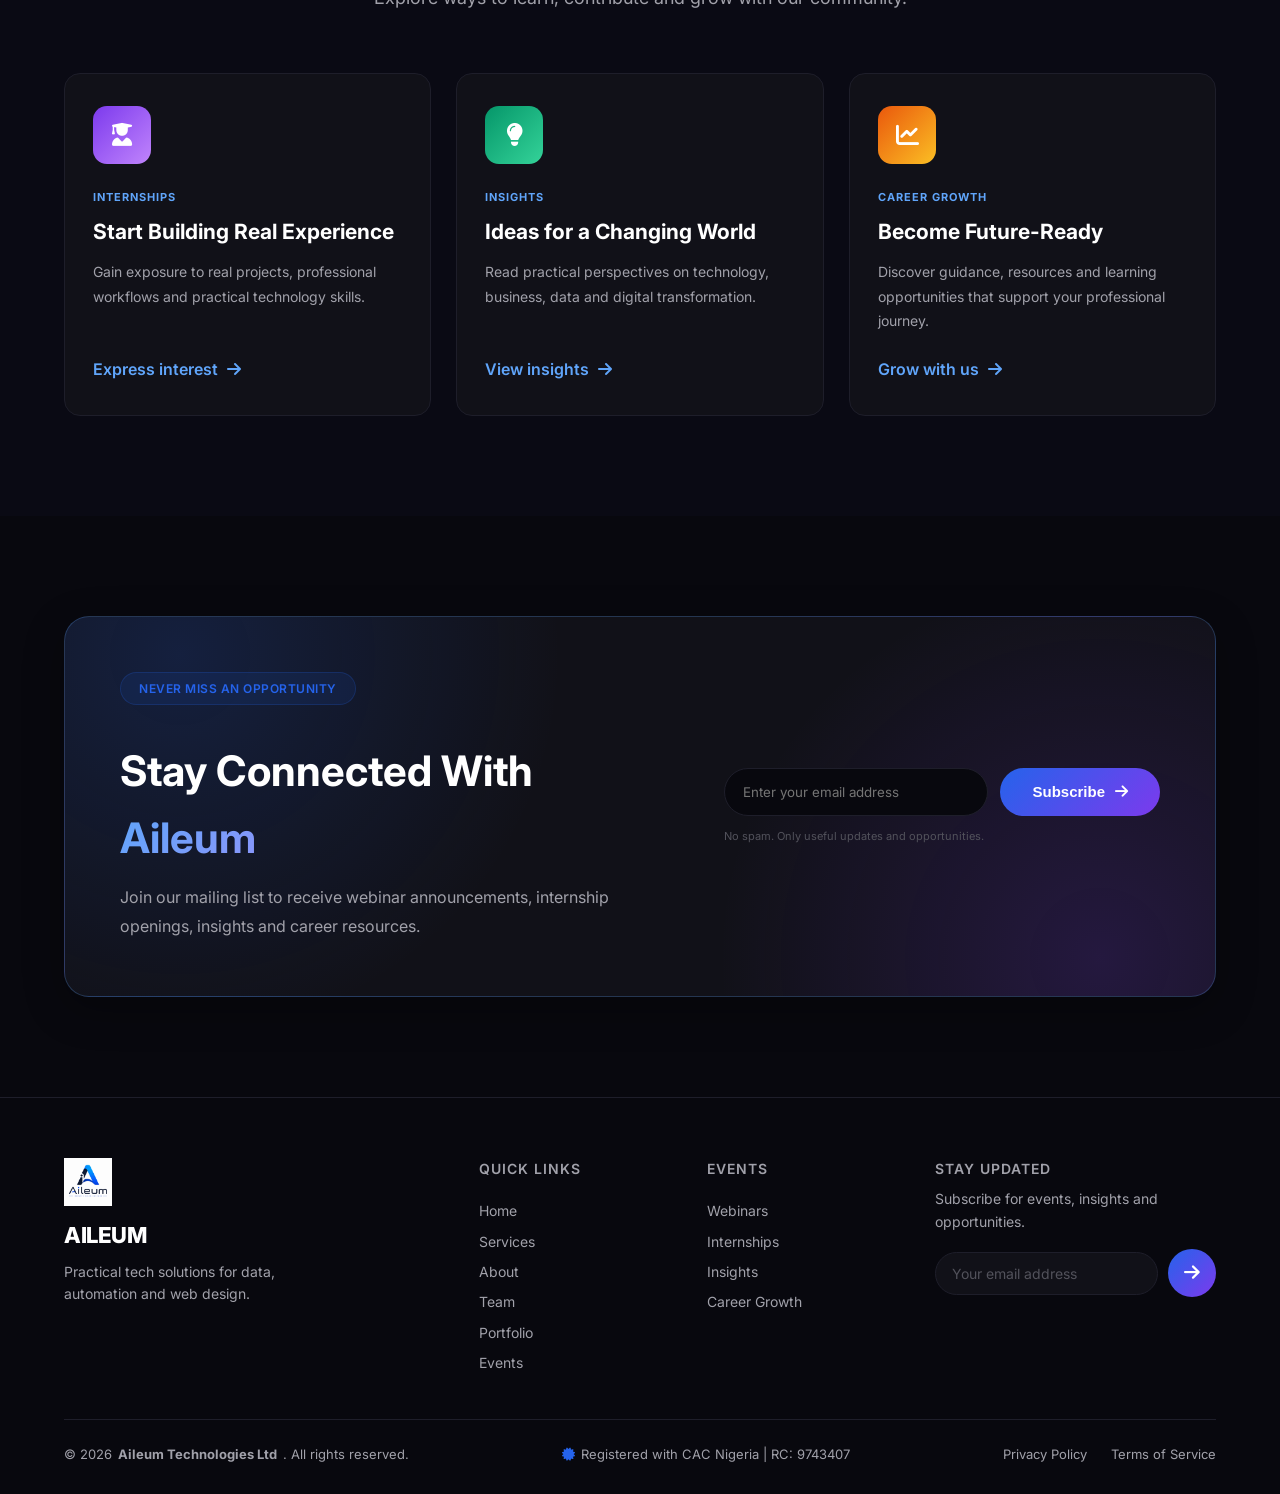
==== commit 75257d03: "Replace button with div for hamburger menu" ====
--- a/events.html
+++ b/events.html
@@ -117,19 +117,11 @@
             </a>
 
             <!-- Mobile Menu Button -->
-            <button
-                class="hamburger"
-                id="hamburger"
-                type="button"
-                aria-label="Open navigation menu"
-                aria-controls="navLinks"
-                aria-expanded="false"
-            >
-                <span aria-hidden="true"></span>
-                <span aria-hidden="true"></span>
-                <span aria-hidden="true"></span>
-            </button>
-
+            <div class="hamburger" id="hamburger">
+                    <span></span>
+                    <span></span>
+                    <span></span>
+                </div>
         </div>
     </nav>
 </header>
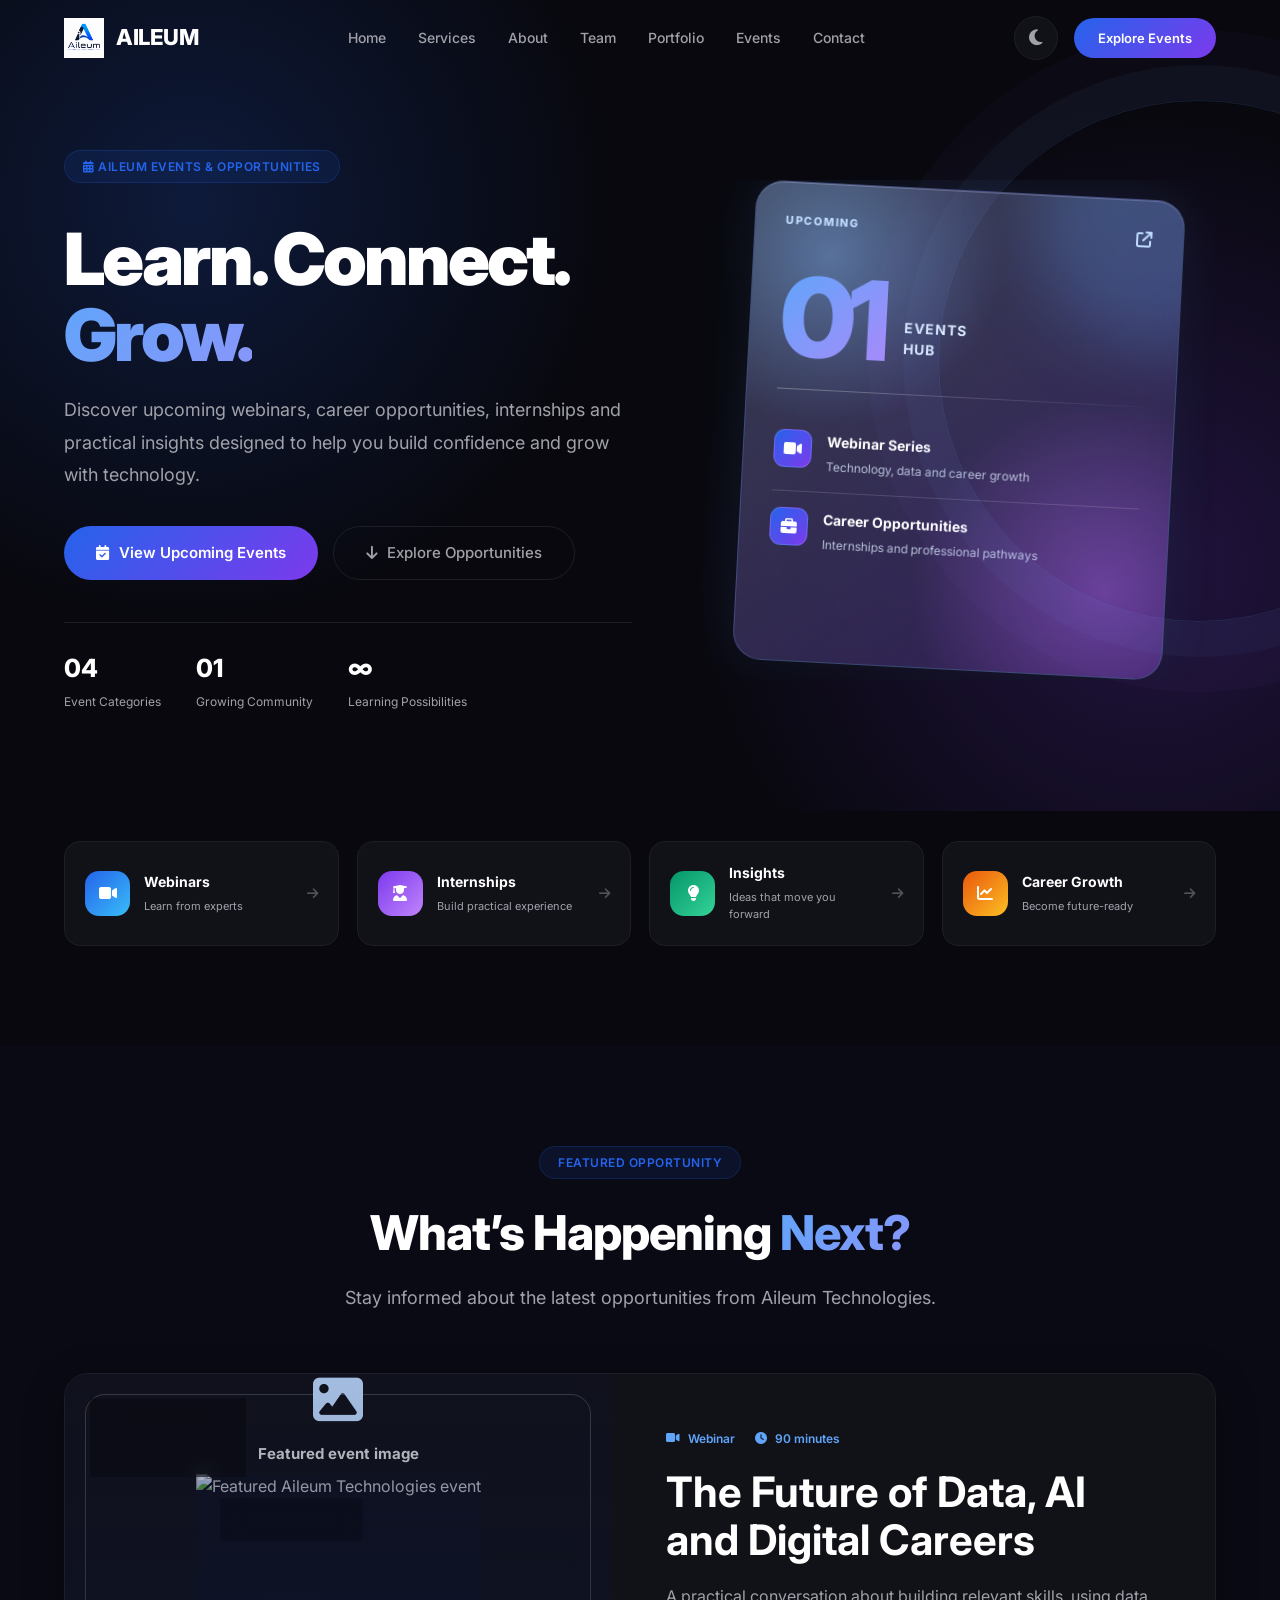
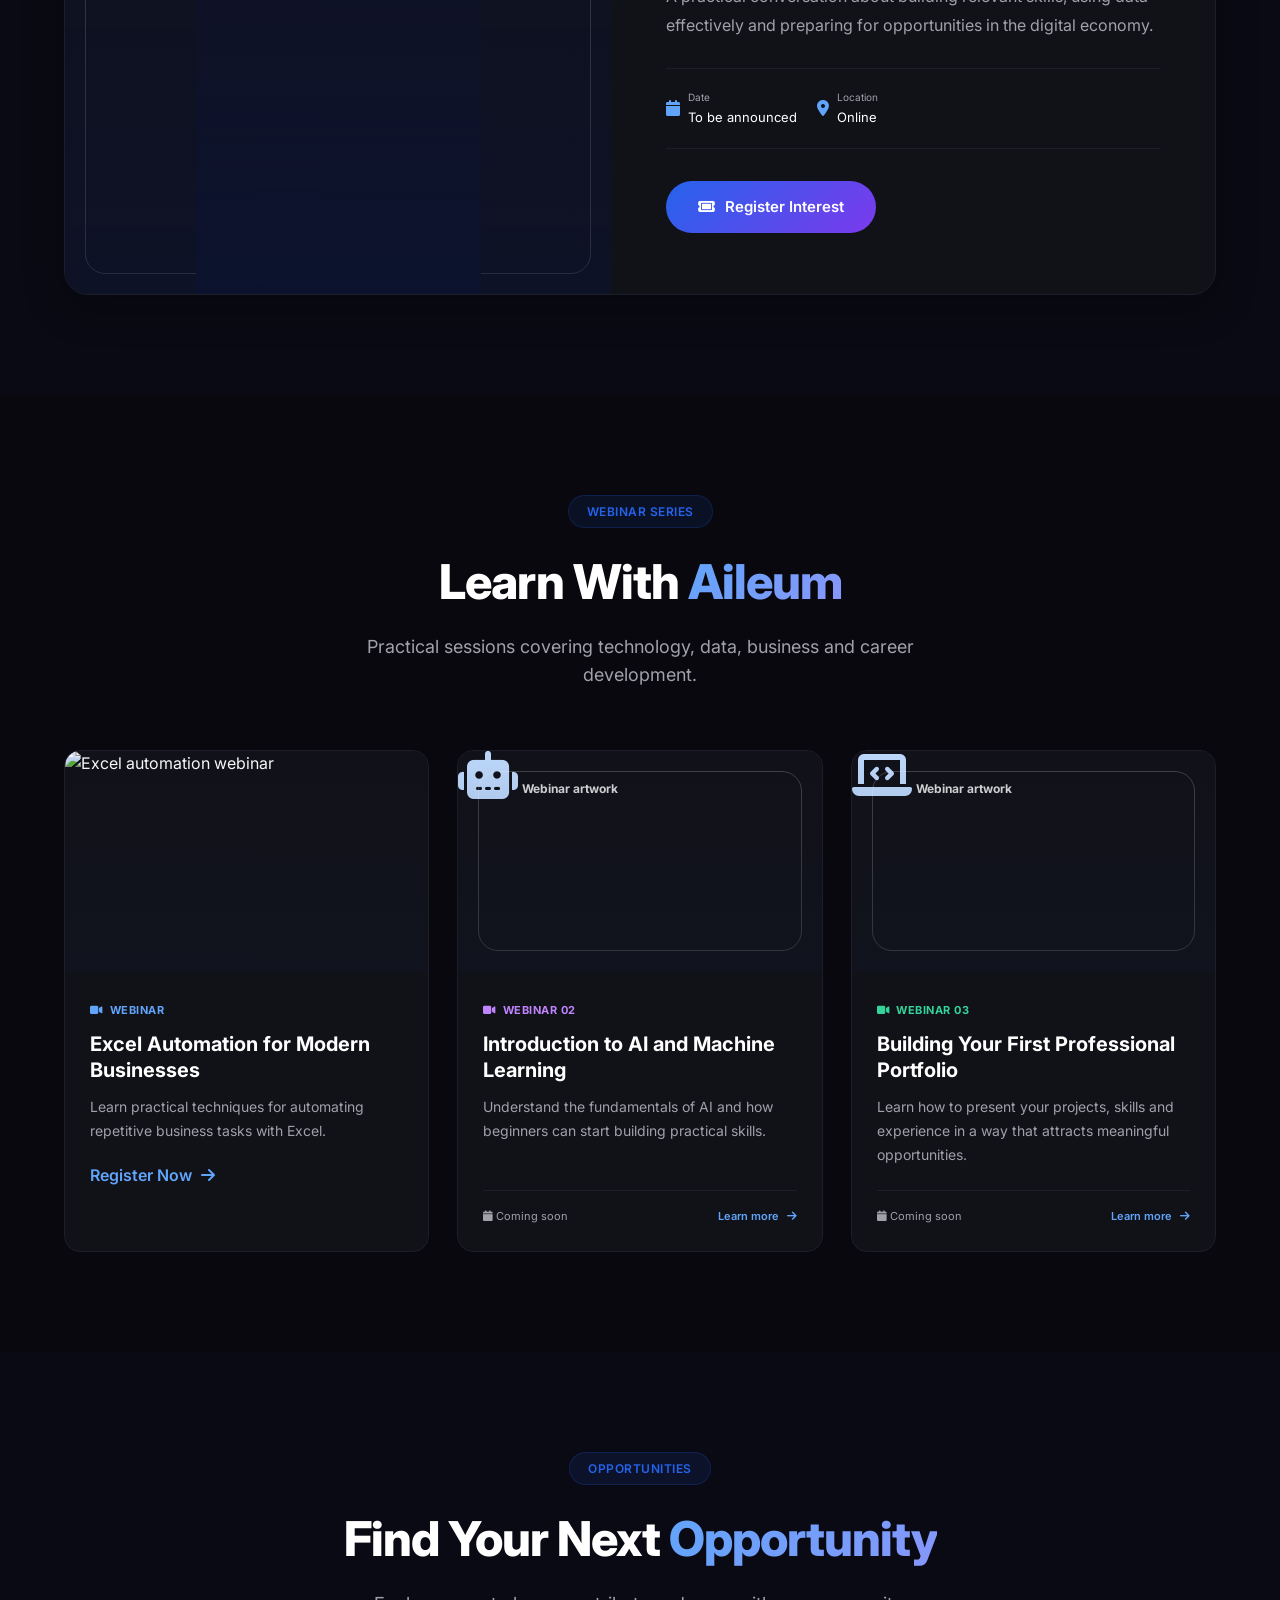
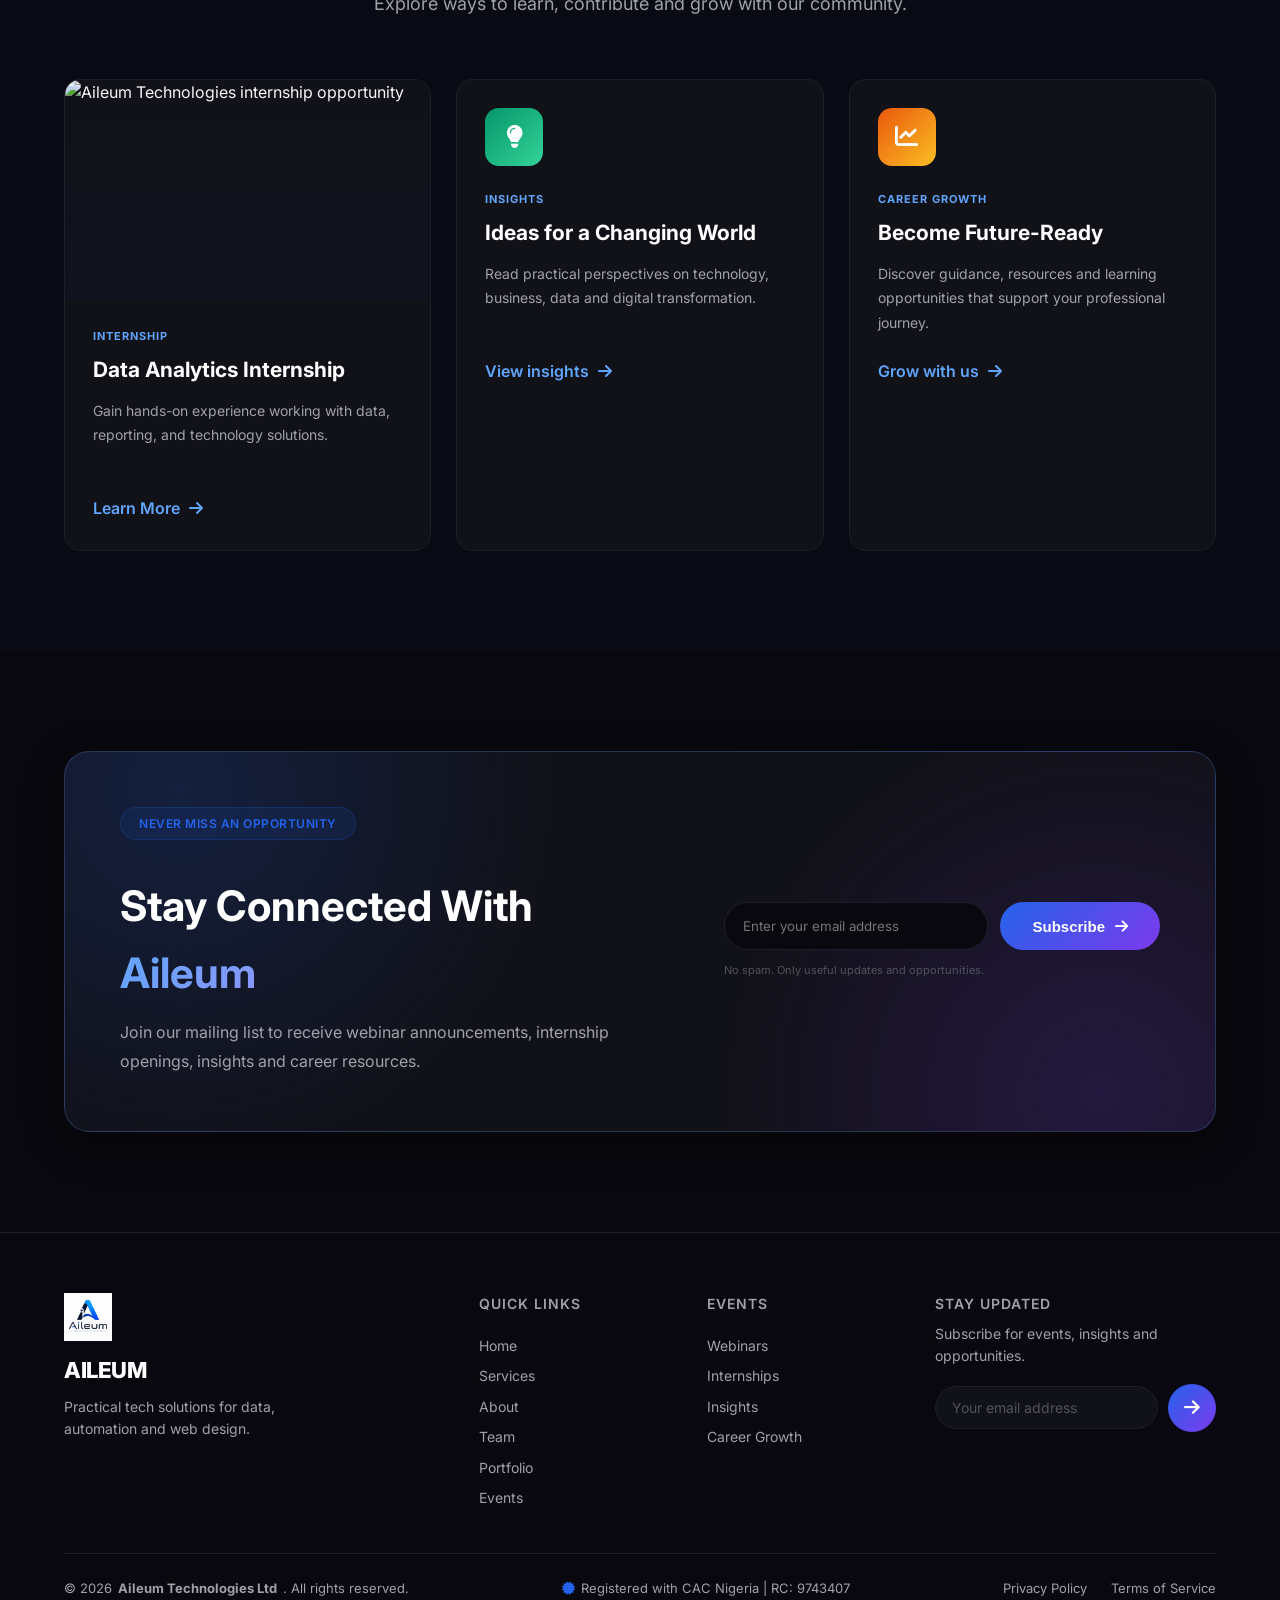
==== commit 94e72578: "Revise event and opportunity card content Updated event and opportunity sections with new images, ti" ====
--- a/events.html
+++ b/events.html
@@ -314,7 +314,17 @@
                         <div>
                             <i class="fas fa-image"></i>
                             <span>Featured event image</span>
-                            <small>Replace with your webinar artwork</small>
+                            <div class="featured-event-image">
+                                <img
+                                    src="../images/events/featured-event.jpg"
+                                    alt="Featured Aileum Technologies event"
+                                >
+                            
+                                <span class="featured-label">
+                                    Featured Event
+                                </span>
+                            </div>
+
                         </div>
 
                         <span class="featured-label">
@@ -385,31 +395,31 @@
 
                 <div class="event-card-grid">
 
-                    <article class="event-card" data-aos="fade-up">
-                        <div class="event-card-image placeholder-image">
-                            <i class="fas fa-chart-pie"></i>
-                            <span>Webinar artwork</span>
-                        </div>
-
-                        <div class="event-card-body">
+                    <article class="webinar-card">
+                        <div class="webinar-image">
+                            <img
+                                src="../images/events/excel-webinar.jpg"
+                                alt="Excel automation webinar"
+                            >
+                        </div>
+                    
+                        <div class="webinar-content">
                             <span class="event-type blue-text">
                                 <i class="fas fa-video"></i>
-                                Webinar 01
+                                Webinar
                             </span>
-
-                            <h3>Data Skills for the Modern Workplace</h3>
-
+                    
+                            <h3>Excel Automation for Modern Businesses</h3>
+                    
                             <p>
-                                Learn how data literacy can improve decision-making,
-                                productivity and career opportunities.
+                                Learn practical techniques for automating repetitive business
+                                tasks with Excel.
                             </p>
-
-                            <div class="event-card-footer">
-                                <span><i class="fas fa-calendar"></i> Coming soon</span>
-                                <a href="#register" aria-label="Learn more about this webinar">
-                                    Learn more <i class="fas fa-arrow-right"></i>
-                                </a>
-                            </div>
+                    
+                            <a href="#subscribe" class="text-link">
+                                Register Now
+                                <i class="fas fa-arrow-right"></i>
+                            </a>
                         </div>
                     </article>
 
@@ -486,22 +496,33 @@
 
                 <div class="opportunity-grid">
 
-                    <article class="opportunity-card" id="internships" data-aos="fade-right">
-                        <div class="opportunity-icon purple">
-                            <i class="fas fa-user-graduate"></i>
-                        </div>
-
-                        <span class="opportunity-label">Internships</span>
-                        <h3>Start Building Real Experience</h3>
-                        <p>
-                            Gain exposure to real projects, professional workflows
-                            and practical technology skills.
-                        </p>
-
-                        <a href="#register" class="text-link">
-                            Express interest <i class="fas fa-arrow-right"></i>
-                        </a>
+                    <article class="opportunity-card">
+                        <div class="opportunity-image">
+                            <img
+                                src="../images/events/internship-opportunity.jpg"
+                                alt="Aileum Technologies internship opportunity"
+                            >
+                        </div>
+                    
+                        <div class="opportunity-content">
+                            <span class="opportunity-label">
+                                Internship
+                            </span>
+                    
+                            <h3>Data Analytics Internship</h3>
+                    
+                            <p>
+                                Gain hands-on experience working with data, reporting, and
+                                technology solutions.
+                            </p>
+                    
+                            <a href="#contact" class="text-link">
+                                Learn More
+                                <i class="fas fa-arrow-right"></i>
+                            </a>
+                        </div>
                     </article>
+
 
                     <article class="opportunity-card" id="insights" data-aos="fade-up">
                         <div class="opportunity-icon green">
--- a/assets/css/events.css
+++ b/assets/css/events.css
@@ -1042,3 +1042,282 @@
         transform: none;
     }
 }
+/* ========================================
+   REAL EVENT IMAGES
+   ======================================== */
+
+/* Shared image styling */
+.featured-event-image,
+.event-card-image,
+.opportunity-image,
+.webinar-image {
+    position: relative;
+    overflow: hidden;
+    background: var(--bg-card);
+}
+
+/* ========================================
+   FEATURED EVENT IMAGE
+   ======================================== */
+
+.featured-event-image {
+    min-height: 420px;
+}
+
+.featured-event-image img {
+    width: 100%;
+    height: 100%;
+    min-height: 420px;
+    display: block;
+    object-fit: cover;
+    object-position: center;
+    transition: transform 0.6s ease;
+}
+
+/* Dark overlay for readability */
+.featured-event-image::after {
+    content: "";
+    position: absolute;
+    inset: 0;
+    z-index: 1;
+    pointer-events: none;
+    background:
+        linear-gradient(
+            180deg,
+            rgba(10, 20, 55, 0.15),
+            rgba(10, 20, 55, 0.45)
+        );
+}
+
+.featured-event-card:hover .featured-event-image img {
+    transform: scale(1.06);
+}
+
+/* Keep the featured label above the image overlay */
+.featured-event-image .featured-label {
+    z-index: 2;
+}
+
+/* ========================================
+   WEBINAR/EVENT CARD IMAGES
+   ======================================== */
+
+.event-card-image {
+    display: block;
+    width: 100%;
+    height: 220px;
+}
+
+.event-card-image img {
+    width: 100%;
+    height: 100%;
+    display: block;
+    object-fit: cover;
+    object-position: center;
+    transition: transform 0.5s ease;
+}
+
+.event-card:hover .event-card-image img {
+    transform: scale(1.07);
+}
+
+/* Image overlay */
+.event-card-image::after,
+.opportunity-image::after,
+.webinar-image::after {
+    content: "";
+    position: absolute;
+    inset: 0;
+    pointer-events: none;
+    background: linear-gradient(
+        180deg,
+        rgba(15, 23, 42, 0.02),
+        rgba(15, 23, 42, 0.3)
+    );
+}
+
+/* ========================================
+   OPPORTUNITY CARD IMAGES
+   ======================================== */
+
+.opportunity-card {
+    padding: 0;
+    overflow: hidden;
+}
+
+.opportunity-image {
+    display: block;
+    width: 100%;
+    height: 220px;
+}
+
+.opportunity-image img {
+    width: 100%;
+    height: 100%;
+    display: block;
+    object-fit: cover;
+    object-position: center;
+    transition: transform 0.5s ease;
+}
+
+.opportunity-card:hover .opportunity-image img {
+    transform: scale(1.07);
+}
+
+/* Restore spacing for opportunity-card content */
+.opportunity-card > .opportunity-icon,
+.opportunity-card > .opportunity-label,
+.opportunity-card > h3,
+.opportunity-card > p,
+.opportunity-card > a {
+    margin-left: 28px;
+    margin-right: 28px;
+}
+
+.opportunity-card > .opportunity-icon {
+    margin-top: 28px;
+}
+
+/* If the card uses an opportunity-content wrapper */
+.opportunity-content {
+    padding: 28px;
+}
+
+.opportunity-content .opportunity-icon,
+.opportunity-content .opportunity-label,
+.opportunity-content h3,
+.opportunity-content p,
+.opportunity-content a {
+    margin-left: 0;
+    margin-right: 0;
+}
+
+/* ========================================
+   WEBINAR CARD IMAGES
+   ======================================== */
+
+.webinar-card {
+    overflow: hidden;
+    border: 1px solid var(--border-color);
+    border-radius: var(--radius);
+    background: var(--bg-card);
+    transition: var(--transition);
+}
+
+.webinar-card:hover {
+    transform: translateY(-8px);
+    border-color: var(--border-hover);
+    box-shadow: var(--shadow-card);
+}
+
+.webinar-image {
+    display: block;
+    width: 100%;
+    height: 220px;
+}
+
+.webinar-image img {
+    width: 100%;
+    height: 100%;
+    display: block;
+    object-fit: cover;
+    object-position: center;
+    transition: transform 0.5s ease;
+}
+
+.webinar-card:hover .webinar-image img {
+    transform: scale(1.07);
+}
+
+.webinar-content {
+    padding: 25px;
+}
+
+.webinar-content h3 {
+    margin-bottom: 12px;
+    color: var(--text-primary);
+    font-size: 20px;
+    line-height: 1.3;
+}
+
+.webinar-content p {
+    margin-bottom: 20px;
+    color: var(--text-secondary);
+    font-size: 14px;
+    line-height: 1.7;
+}
+
+/* ========================================
+   OPTIONAL SHARED IMAGE CLASS
+   ======================================== */
+
+.event-card-image,
+.opportunity-image,
+.webinar-image {
+    isolation: isolate;
+}
+
+.event-card-image img,
+.opportunity-image img,
+.webinar-image img {
+    position: relative;
+    z-index: 0;
+}
+
+/* ========================================
+   RESPONSIVE EVENT IMAGES
+   ======================================== */
+
+@media (max-width: 1000px) {
+    .featured-event-image,
+    .featured-event-image img {
+        min-height: 320px;
+    }
+}
+
+@media (max-width: 700px) {
+    .featured-event-image,
+    .featured-event-image img {
+        min-height: 270px;
+    }
+
+    .event-card-image,
+    .opportunity-image,
+    .webinar-image {
+        height: 190px;
+    }
+
+    .opportunity-content,
+    .webinar-content {
+        padding: 22px;
+    }
+
+    .opportunity-card > .opportunity-icon,
+    .opportunity-card > .opportunity-label,
+    .opportunity-card > h3,
+    .opportunity-card > p,
+    .opportunity-card > a {
+        margin-left: 22px;
+        margin-right: 22px;
+    }
+
+    .opportunity-card > .opportunity-icon {
+        margin-top: 22px;
+    }
+}
+
+@media (prefers-reduced-motion: reduce) {
+    .featured-event-image img,
+    .event-card-image img,
+    .opportunity-image img,
+    .webinar-image img {
+        transition: none;
+    }
+
+    .featured-event-card:hover .featured-event-image img,
+    .event-card:hover .event-card-image img,
+    .opportunity-card:hover .opportunity-image img,
+    .webinar-card:hover .webinar-image img {
+        transform: none;
+    }
+}
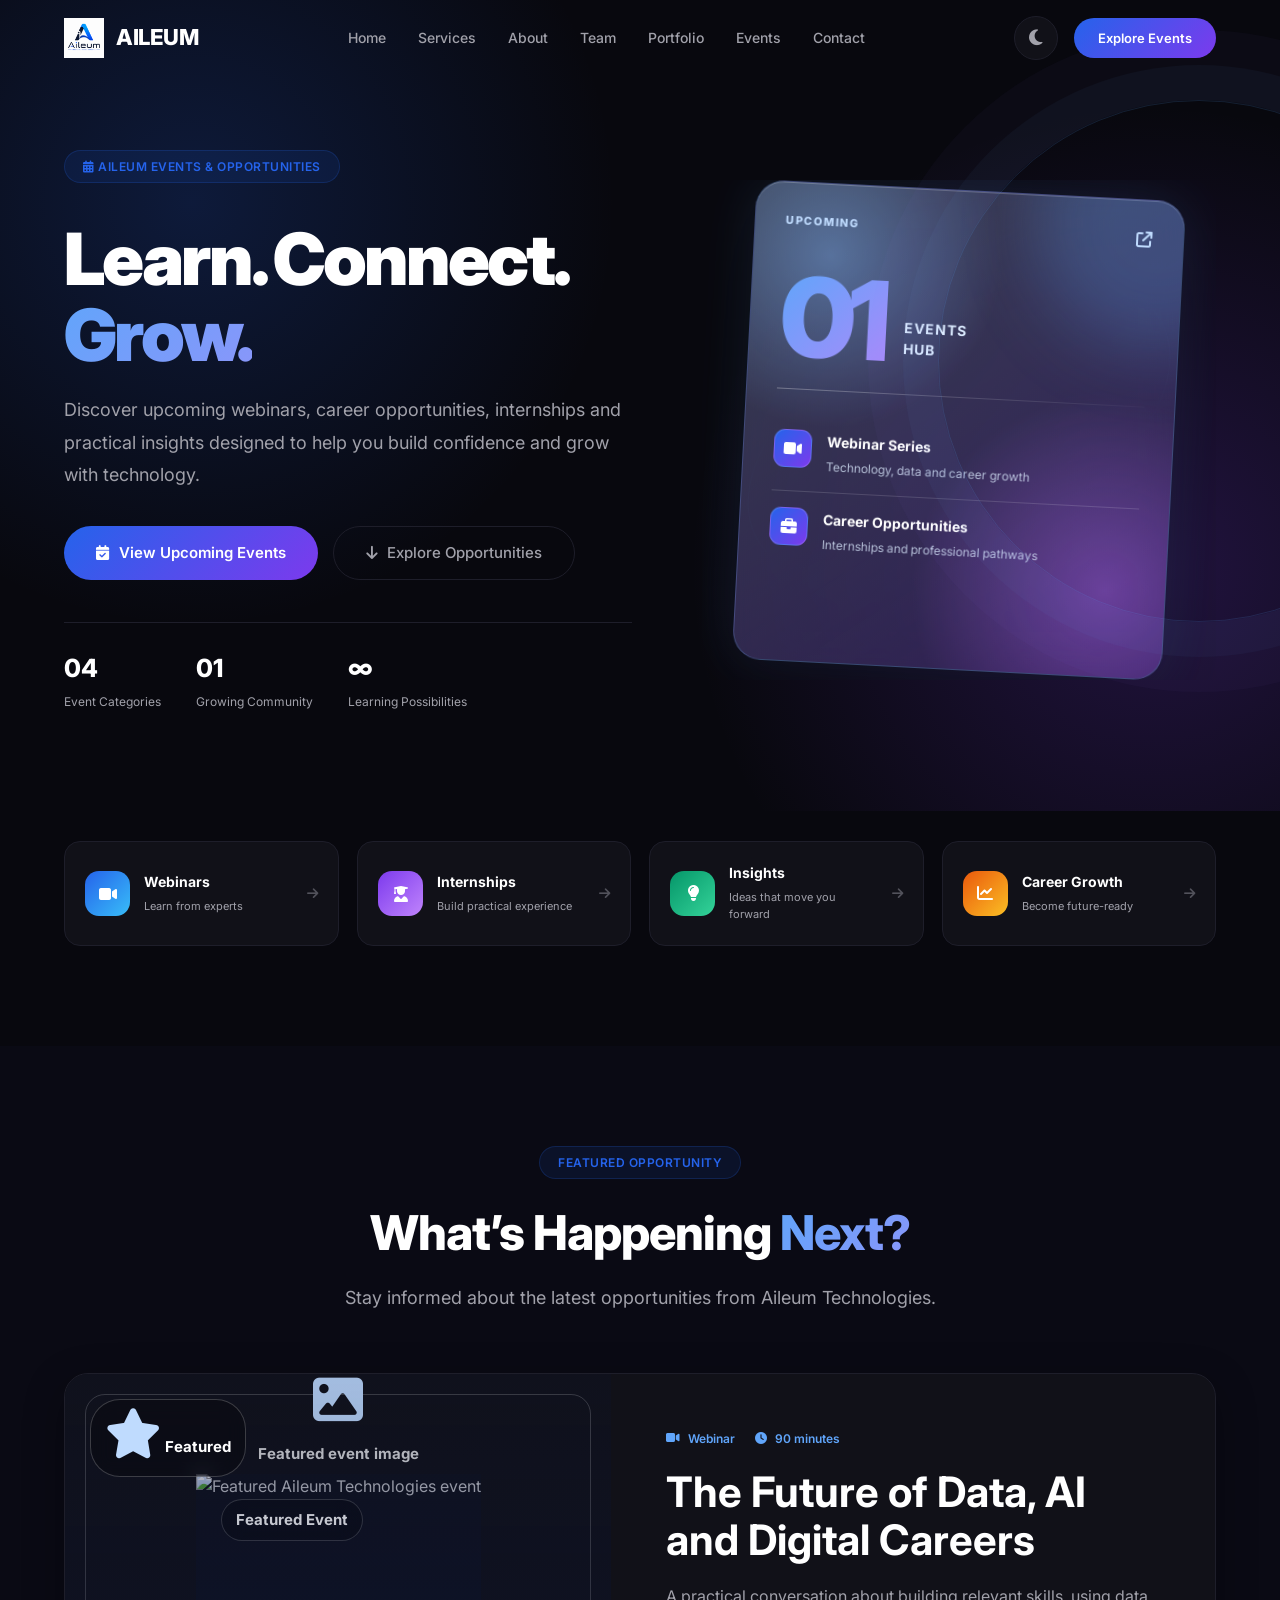
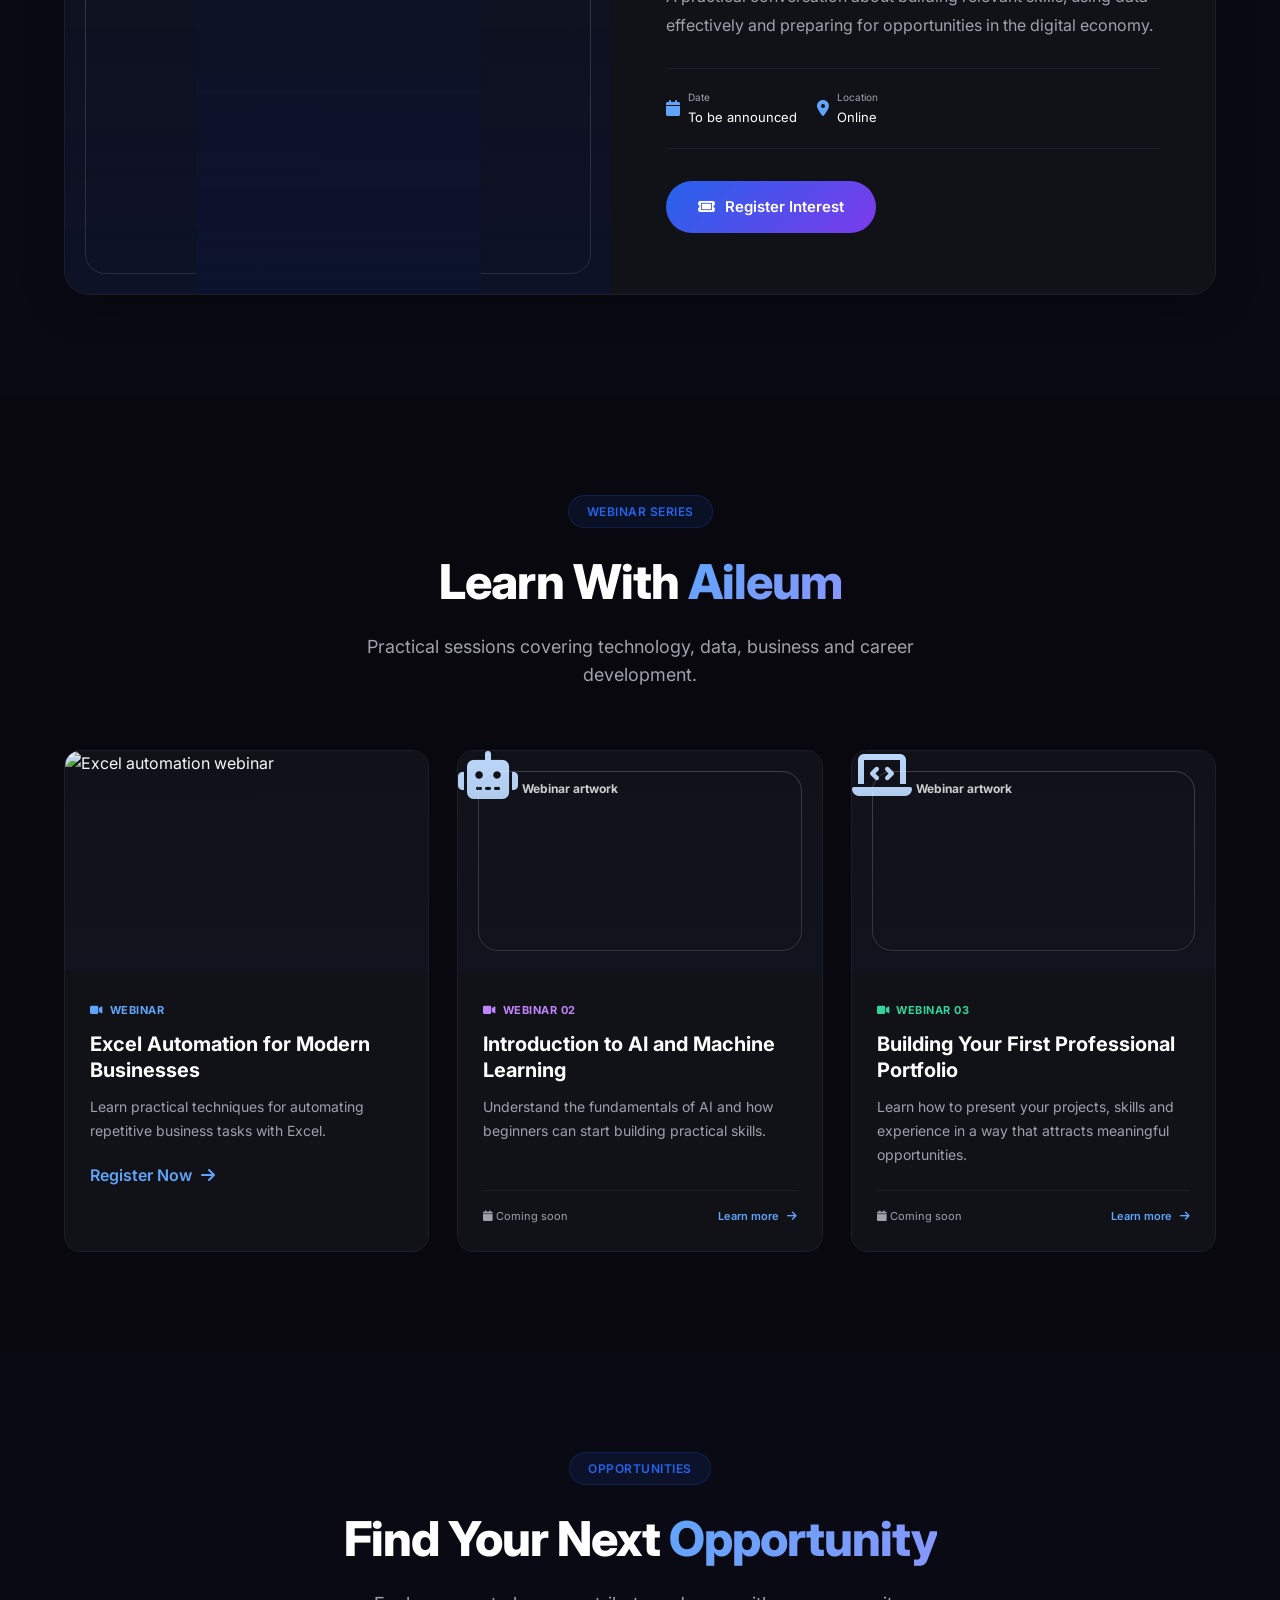
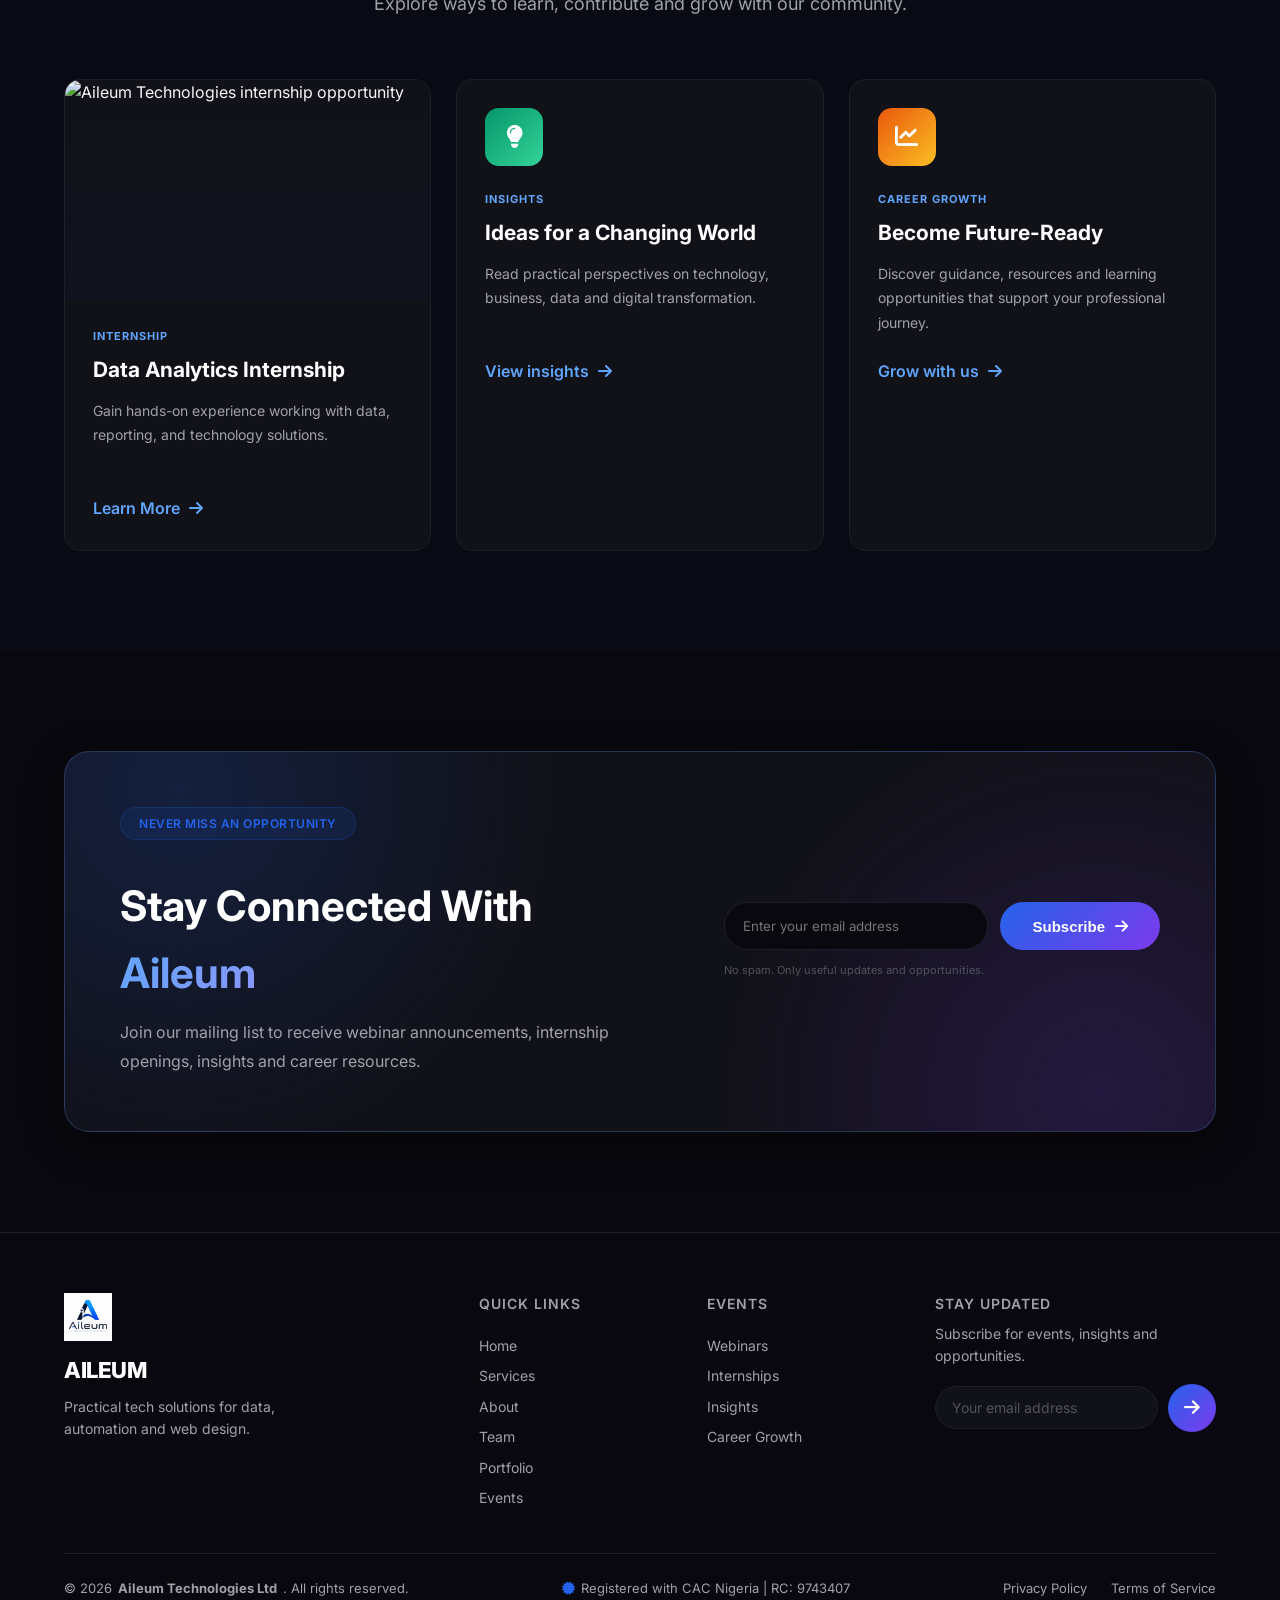
==== commit 2bc42f5c: "Change event images to new test images Updated image sources for featured event, webinar, and intern" ====
--- a/events.html
+++ b/events.html
@@ -316,7 +316,7 @@
                             <span>Featured event image</span>
                             <div class="featured-event-image">
                                 <img
-                                    src="../images/events/featured-event.jpg"
+                                    src="../images/events/featured-event.png"
                                     alt="Featured Aileum Technologies event"
                                 >
                             
@@ -398,7 +398,7 @@
                     <article class="webinar-card">
                         <div class="webinar-image">
                             <img
-                                src="../images/events/excel-webinar.jpg"
+                                src="../images/events/test.png"
                                 alt="Excel automation webinar"
                             >
                         </div>
@@ -499,7 +499,7 @@
                     <article class="opportunity-card">
                         <div class="opportunity-image">
                             <img
-                                src="../images/events/internship-opportunity.jpg"
+                                src="../images/events/test.png"
                                 alt="Aileum Technologies internship opportunity"
                             >
                         </div>
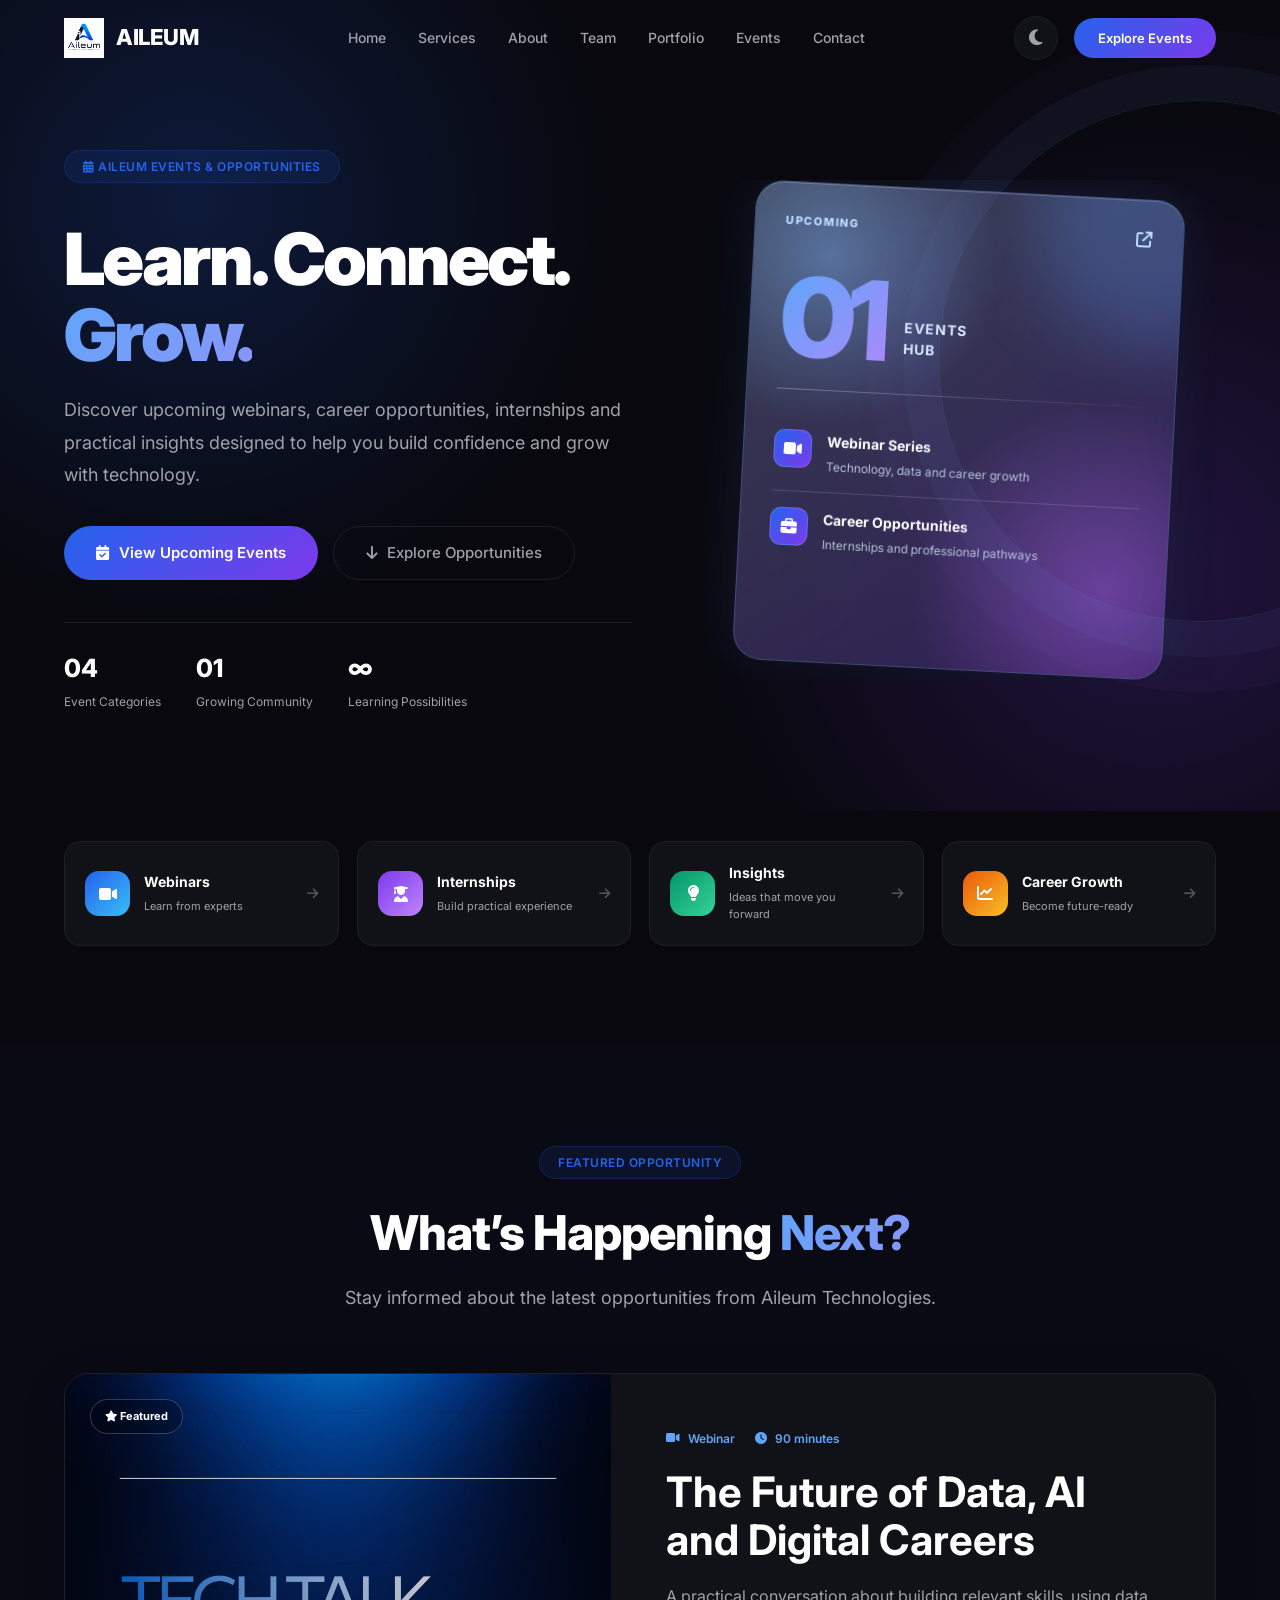
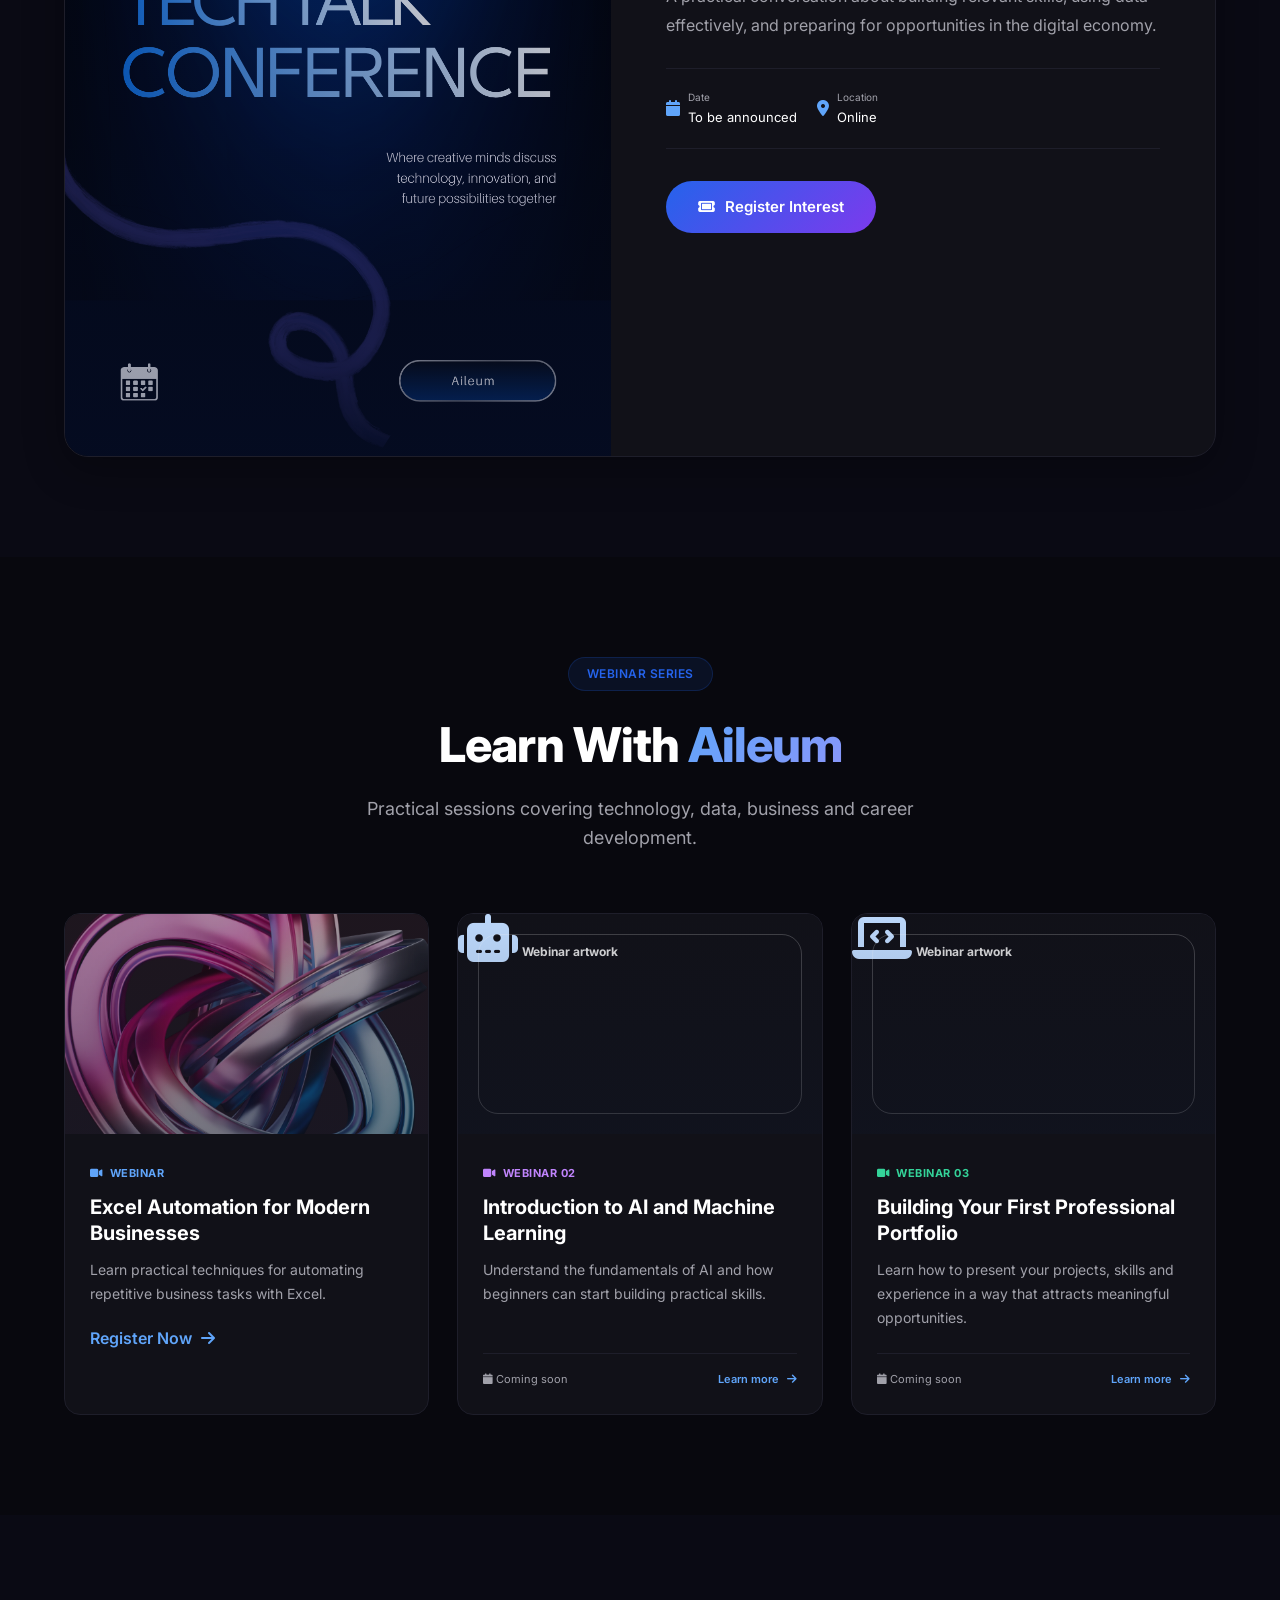
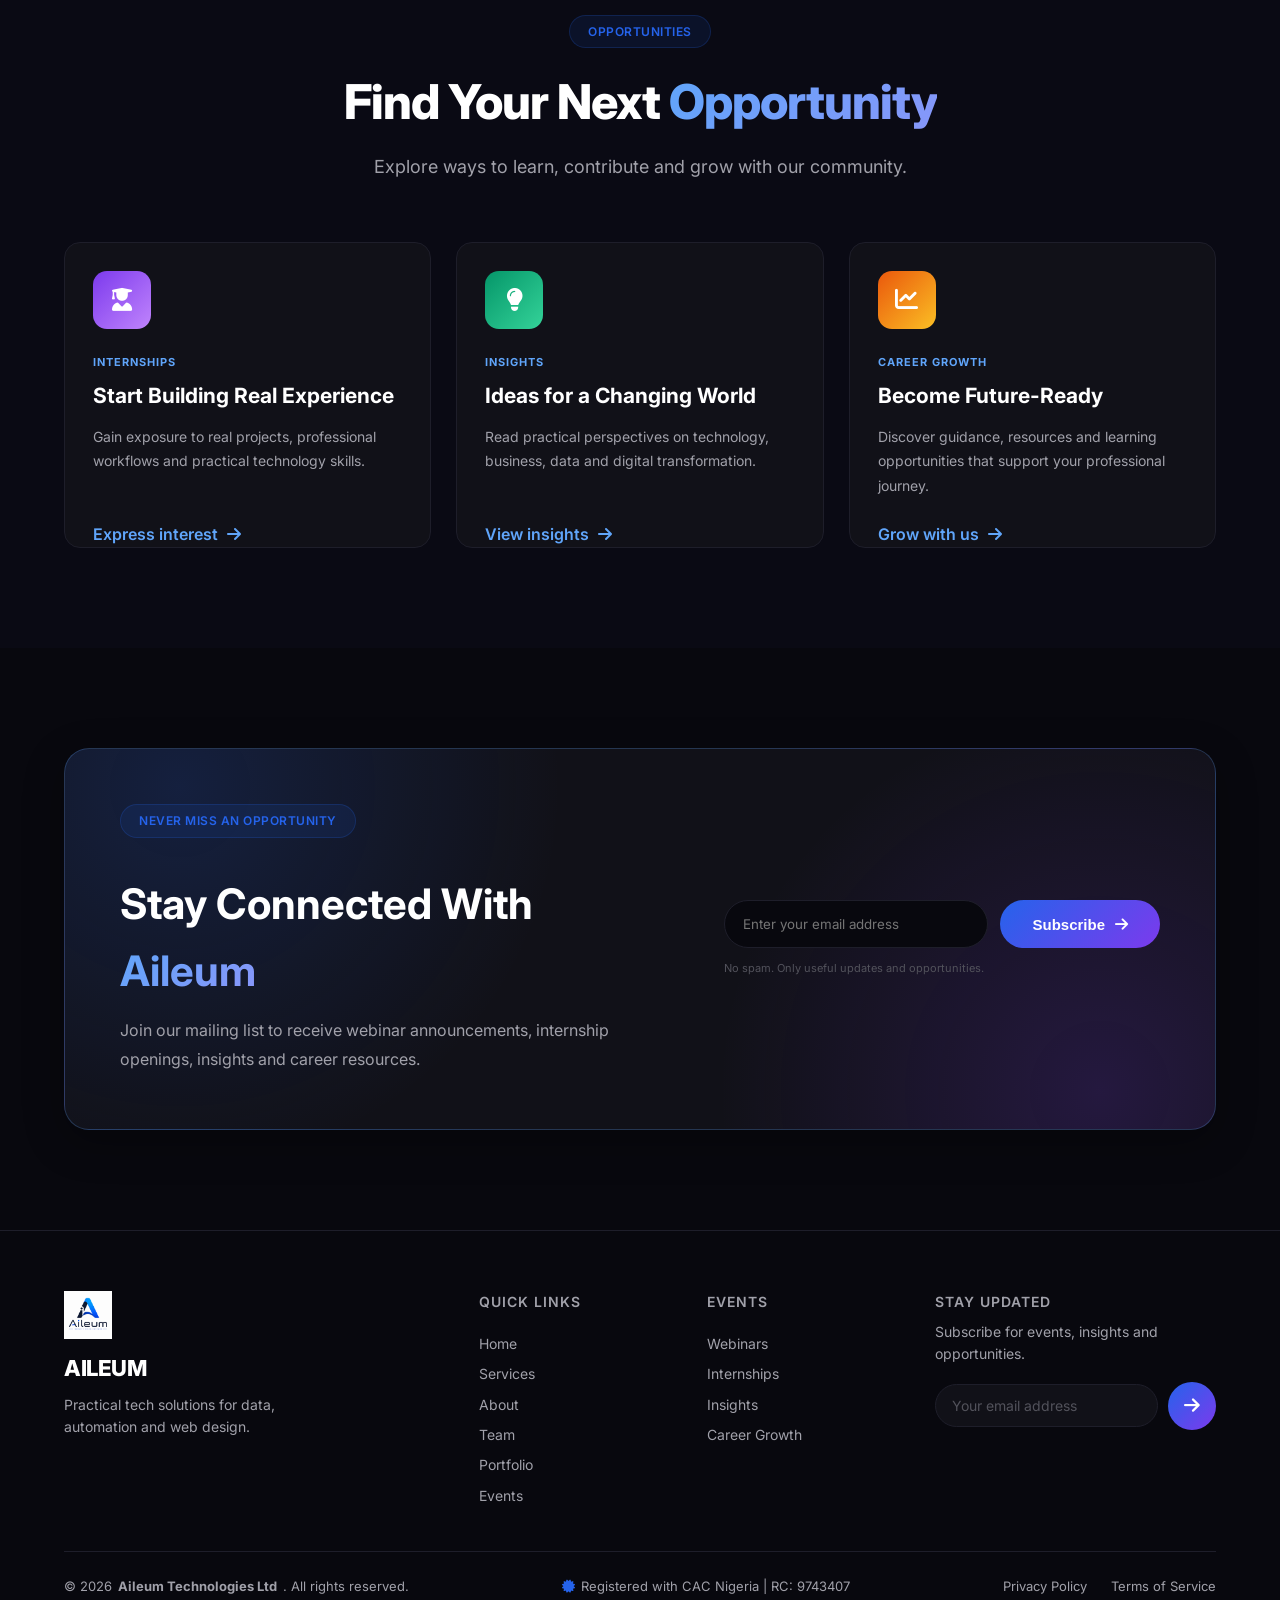
==== commit 81be1748: "Refactor featured event section in events.html" ====
--- a/events.html
+++ b/events.html
@@ -298,89 +298,87 @@
             </div>
         </section>
 
-        <!-- Featured event -->
-        <section class="featured-event" id="upcoming-events">
-            <div class="container">
-                <div class="section-header" data-aos="fade-up">
-                    <span class="section-tag">Featured Opportunity</span>
-                    <h2>What’s Happening <span class="gradient-text">Next?</span></h2>
-                    <p>
-                        Stay informed about the latest opportunities from Aileum Technologies.
-                    </p>
-                </div>
-
-                <article class="featured-event-card" data-aos="fade-up">
-                    <div class="featured-event-image placeholder-image">
-                        <div>
-                            <i class="fas fa-image"></i>
-                            <span>Featured event image</span>
-                            <div class="featured-event-image">
-                                <img
-                                    src="../images/events/featured-event.png"
-                                    alt="Featured Aileum Technologies event"
-                                >
-                            
-                                <span class="featured-label">
-                                    Featured Event
-                                </span>
-                            </div>
-
-                        </div>
-
-                        <span class="featured-label">
-                            <i class="fas fa-star"></i>
-                            Featured
+       <!-- Featured event -->
+<section class="featured-event" id="upcoming-events">
+    <div class="container">
+        <div class="section-header" data-aos="fade-up">
+            <span class="section-tag">Featured Opportunity</span>
+
+            <h2>
+                What’s Happening
+                <span class="gradient-text">Next?</span>
+            </h2>
+
+            <p>
+                Stay informed about the latest opportunities from
+                Aileum Technologies.
+            </p>
+        </div>
+
+        <article class="featured-event-card" data-aos="fade-up">
+            <div class="featured-event-image">
+                <img
+                    src="images/events/featured-event.png"
+                    alt="Featured Aileum Technologies event"
+                >
+
+                <span class="featured-label">
+                    <i class="fas fa-star"></i>
+                    Featured
+                </span>
+            </div>
+
+            <div class="featured-event-content">
+                <div class="event-meta">
+                    <span>
+                        <i class="fas fa-video"></i>
+                        Webinar
+                    </span>
+
+                    <span>
+                        <i class="fas fa-clock"></i>
+                        90 minutes
+                    </span>
+                </div>
+
+                <h3>
+                    The Future of Data, AI and Digital Careers
+                </h3>
+
+                <p>
+                    A practical conversation about building relevant
+                    skills, using data effectively, and preparing for
+                    opportunities in the digital economy.
+                </p>
+
+                <div class="featured-event-details">
+                    <div>
+                        <i class="fas fa-calendar"></i>
+
+                        <span>
+                            <small>Date</small>
+                            To be announced
                         </span>
                     </div>
 
-                    <div class="featured-event-content">
-                        <div class="event-meta">
-                            <span>
-                                <i class="fas fa-video"></i>
-                                Webinar
-                            </span>
-                            <span>
-                                <i class="fas fa-clock"></i>
-                                90 minutes
-                            </span>
-                        </div>
-
-                        <h3>
-                            The Future of Data, AI and Digital Careers
-                        </h3>
-
-                        <p>
-                            A practical conversation about building relevant
-                            skills, using data effectively and preparing for
-                            opportunities in the digital economy.
-                        </p>
-
-                        <div class="featured-event-details">
-                            <div>
-                                <i class="fas fa-calendar"></i>
-                                <span>
-                                    <small>Date</small>
-                                    To be announced
-                                </span>
-                            </div>
-
-                            <div>
-                                <i class="fas fa-location-dot"></i>
-                                <span>
-                                    <small>Location</small>
-                                    Online
-                                </span>
-                            </div>
-                        </div>
-
-                        <a href="#register" class="btn-primary">
-                            <i class="fas fa-ticket"></i>
-                            Register Interest
-                        </a>
+                    <div>
+                        <i class="fas fa-location-dot"></i>
+
+                        <span>
+                            <small>Location</small>
+                            Online
+                        </span>
                     </div>
-                </article>
-            </div>
-        </section>
+                </div>
+
+                <a href="#register" class="btn-primary">
+                    <i class="fas fa-ticket"></i>
+                    Register Interest
+                </a>
+            </div>
+        </article>
+    </div>
+</section>
 
         <!-- Webinar series -->
         <section class="events-list-section" id="webinars">
@@ -496,33 +494,22 @@
 
                 <div class="opportunity-grid">
 
-                    <article class="opportunity-card">
-                        <div class="opportunity-image">
-                            <img
-                                src="../images/events/test.png"
-                                alt="Aileum Technologies internship opportunity"
-                            >
-                        </div>
-                    
-                        <div class="opportunity-content">
-                            <span class="opportunity-label">
-                                Internship
-                            </span>
-                    
-                            <h3>Data Analytics Internship</h3>
-                    
-                            <p>
-                                Gain hands-on experience working with data, reporting, and
-                                technology solutions.
-                            </p>
-                    
-                            <a href="#contact" class="text-link">
-                                Learn More
-                                <i class="fas fa-arrow-right"></i>
-                            </a>
-                        </div>
+                    <article class="opportunity-card" id="internships" data-aos="fade-right">
+                        <div class="opportunity-icon purple">
+                            <i class="fas fa-user-graduate"></i>
+                        </div>
+
+                        <span class="opportunity-label">Internships</span>
+                        <h3>Start Building Real Experience</h3>
+                        <p>
+                            Gain exposure to real projects, professional workflows
+                            and practical technology skills.
+                        </p>
+
+                        <a href="#register" class="text-link">
+                            Express interest <i class="fas fa-arrow-right"></i>
+                        </a>
                     </article>
-
 
                     <article class="opportunity-card" id="insights" data-aos="fade-up">
                         <div class="opportunity-icon green">
--- a/assets/css/events.css
+++ b/assets/css/events.css
@@ -127,7 +127,7 @@
             rgba(7, 17, 50, 0.68),
             rgba(42, 20, 87, 0.74)
         ),
-        url("../images/events/events-placeholder.jpg")
+        url("../images/events/test.png")
         center / cover no-repeat;
     box-shadow:
         0 35px 90px rgba(0, 0, 0, 0.35),
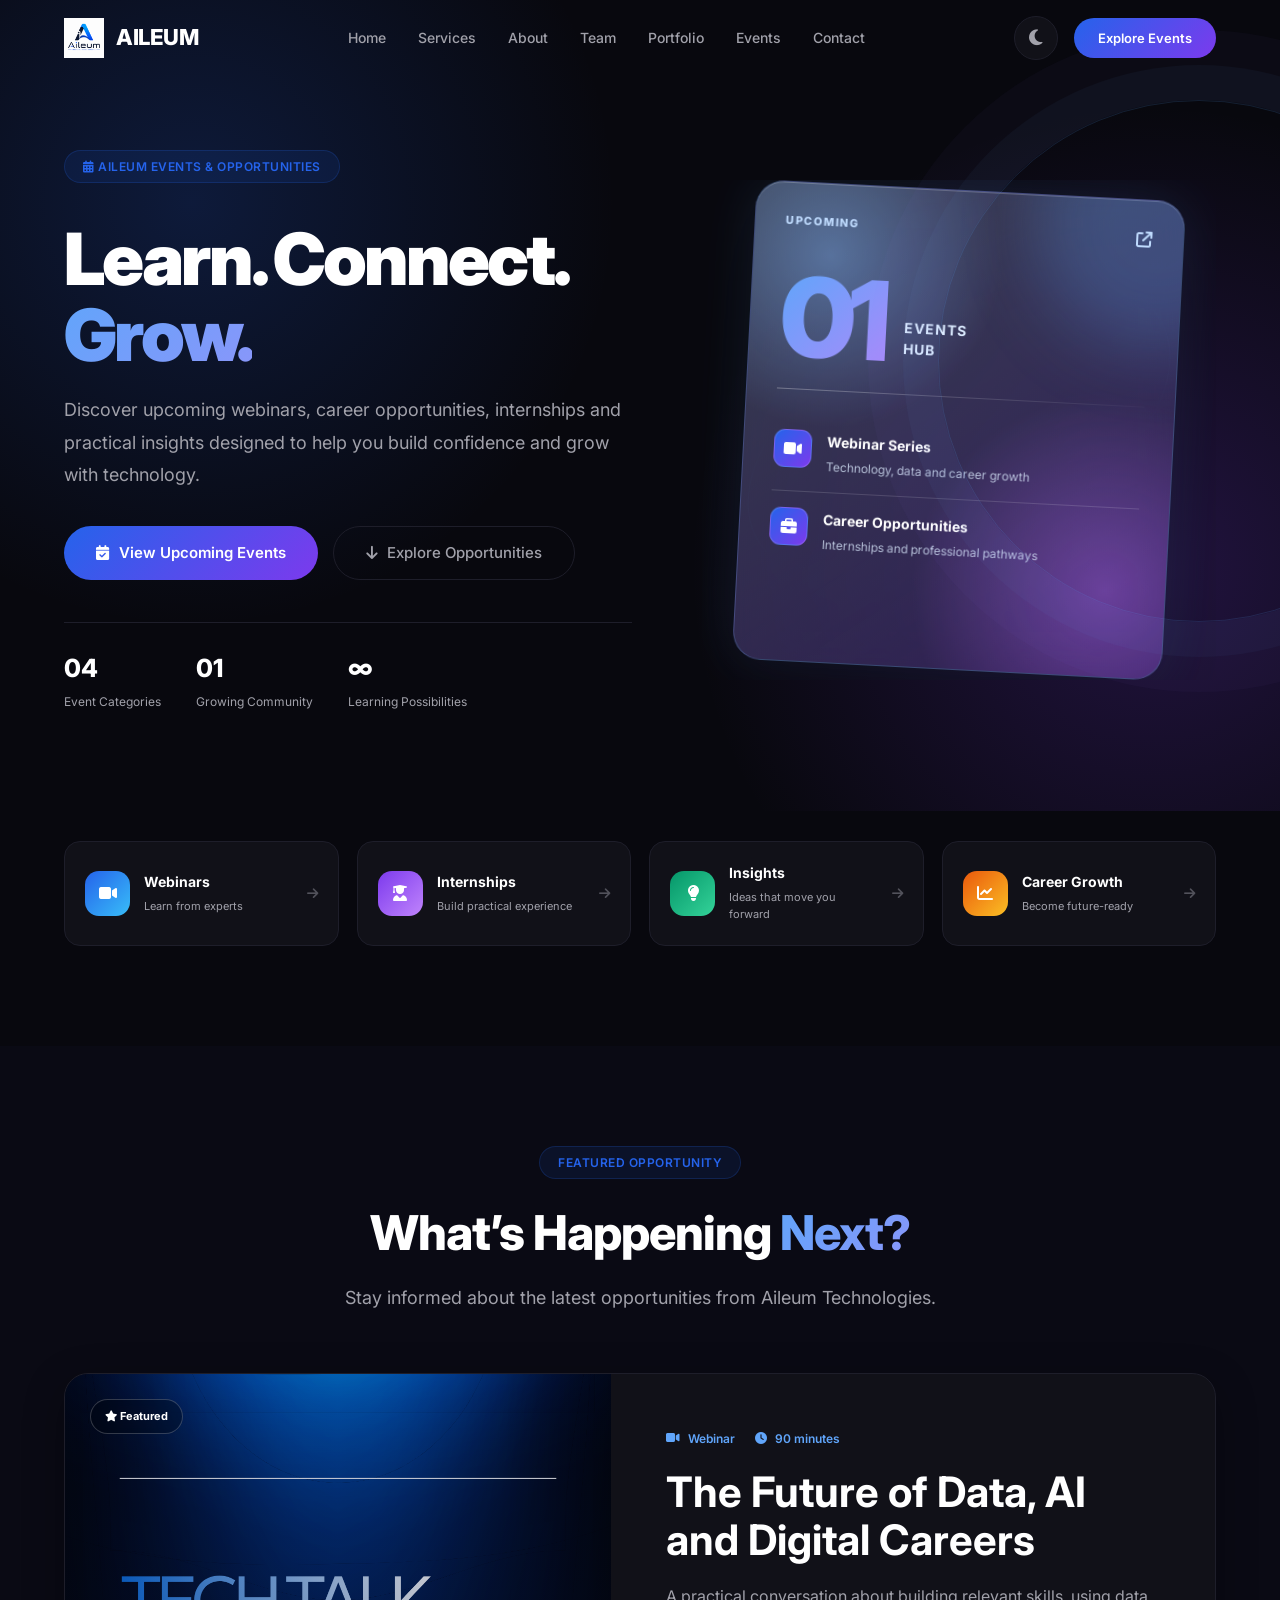
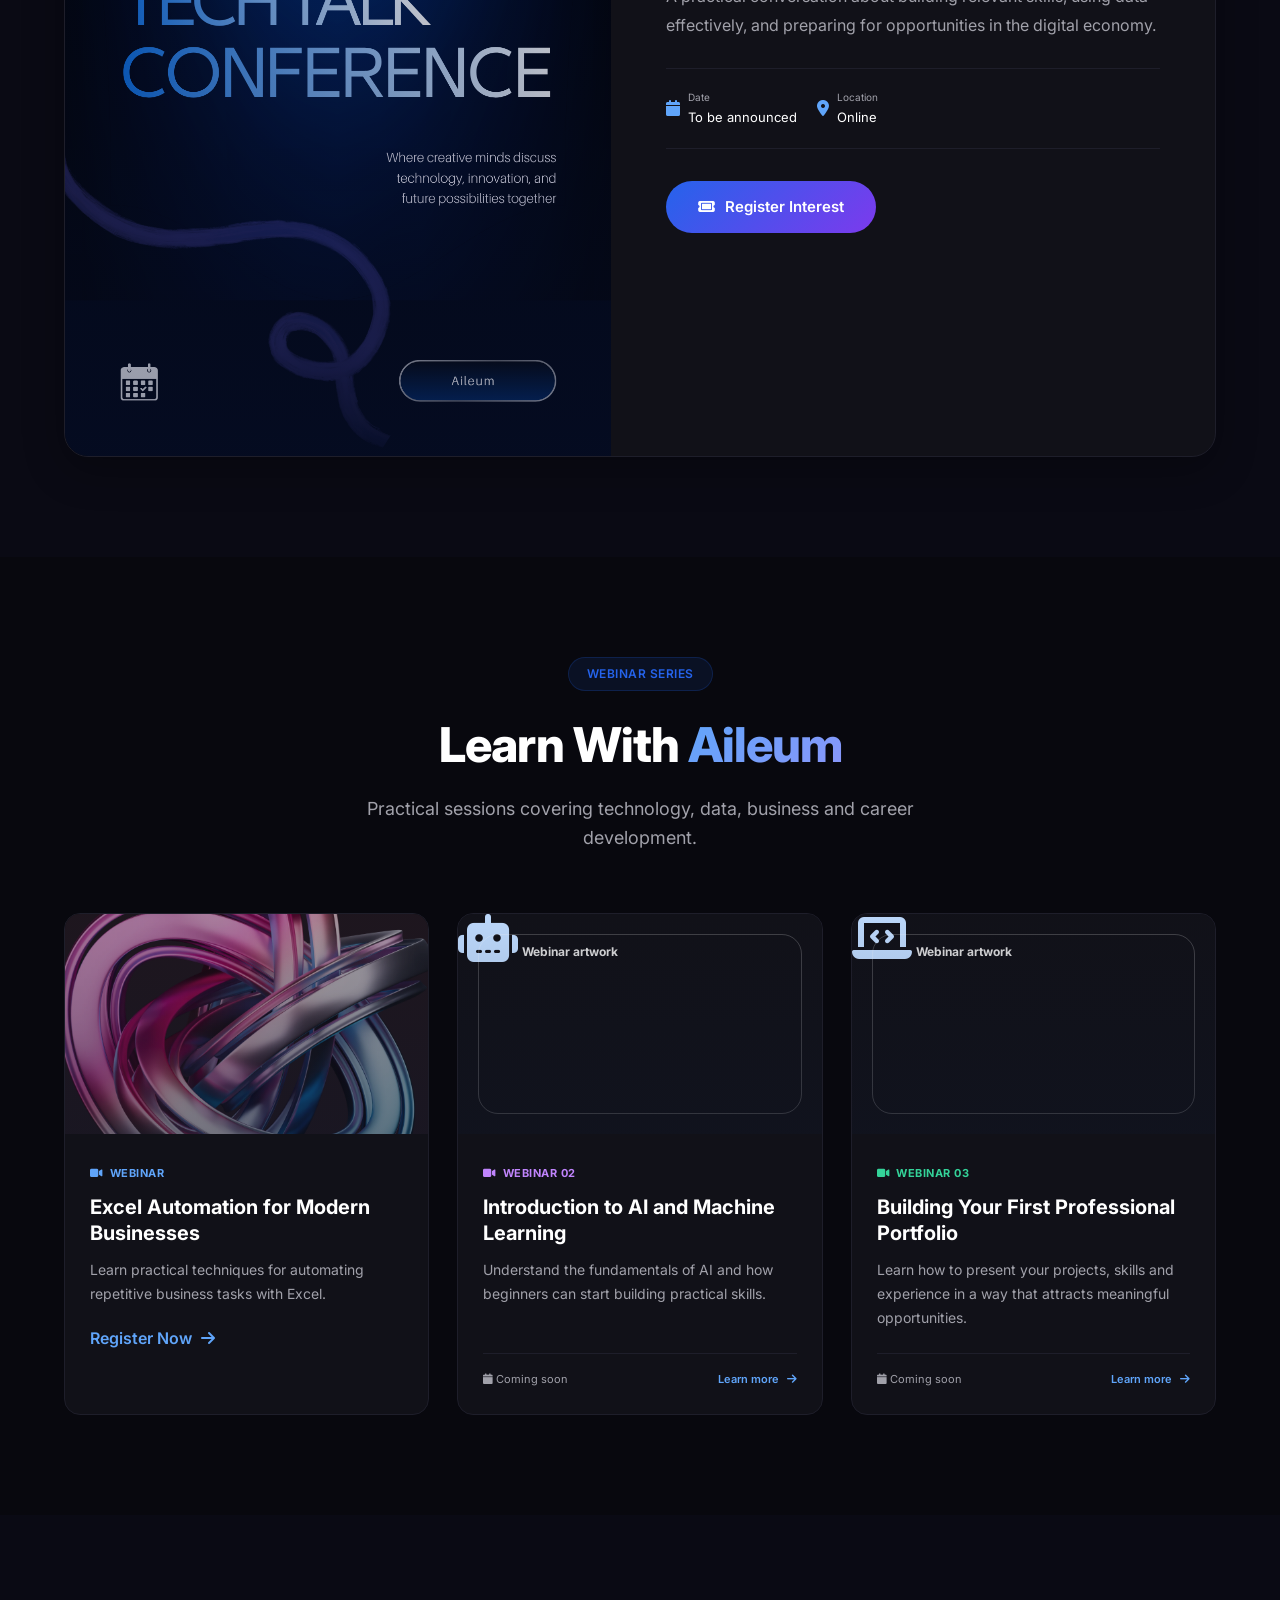
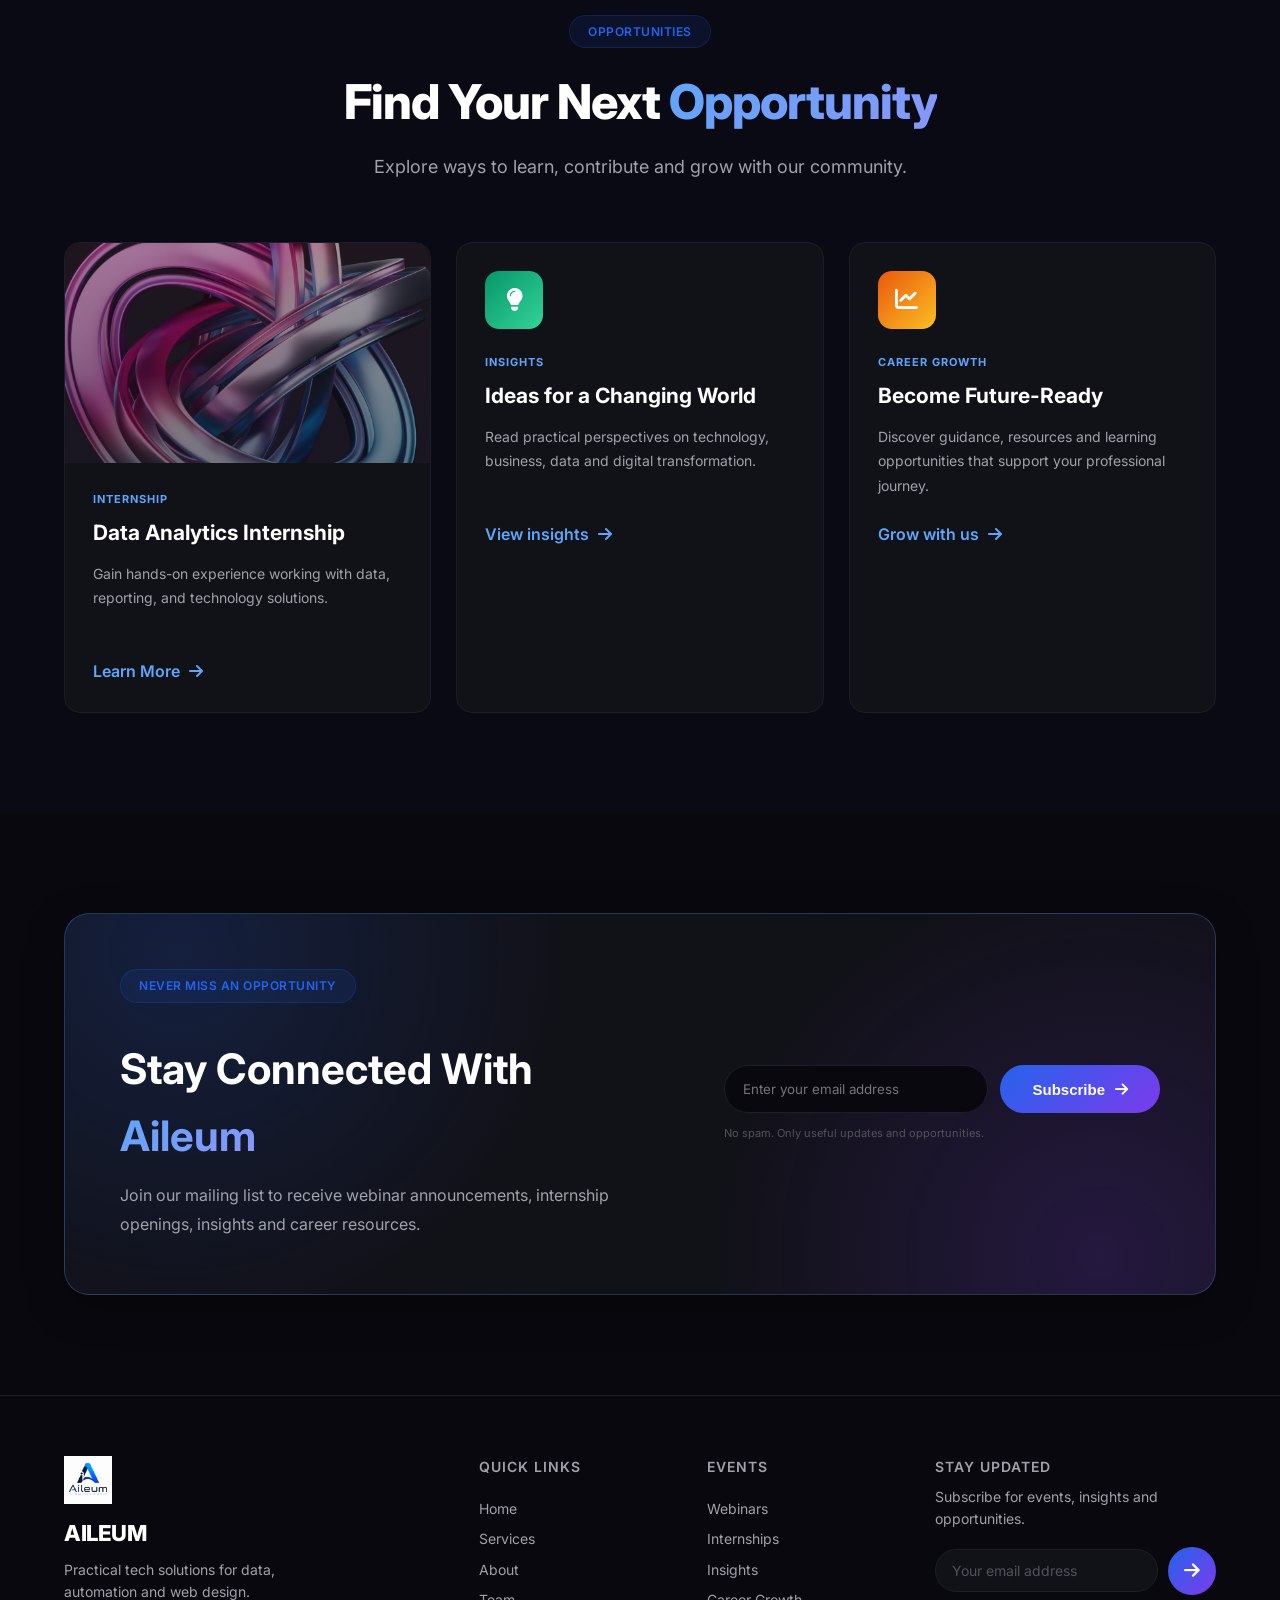
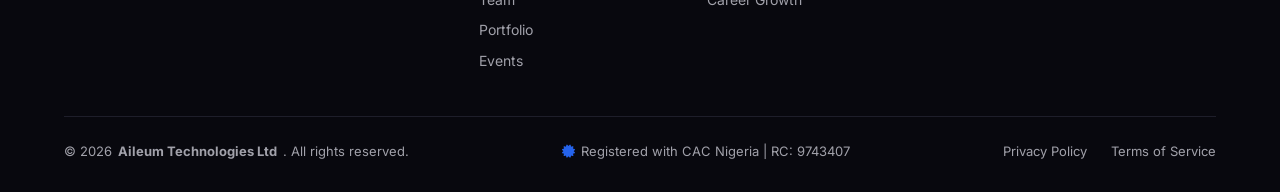
==== commit 69a3eec1: "Update internship opportunity card to data analytics Replaced the internships opportunity card with " ====
--- a/events.html
+++ b/events.html
@@ -494,21 +494,31 @@
 
                 <div class="opportunity-grid">
 
-                    <article class="opportunity-card" id="internships" data-aos="fade-right">
-                        <div class="opportunity-icon purple">
-                            <i class="fas fa-user-graduate"></i>
-                        </div>
-
-                        <span class="opportunity-label">Internships</span>
-                        <h3>Start Building Real Experience</h3>
-                        <p>
-                            Gain exposure to real projects, professional workflows
-                            and practical technology skills.
-                        </p>
-
-                        <a href="#register" class="text-link">
-                            Express interest <i class="fas fa-arrow-right"></i>
-                        </a>
+                    <article class="opportunity-card">
+                        <div class="opportunity-image">
+                            <img
+                                src="../images/events/test.png"
+                                alt="Aileum Technologies internship opportunity"
+                            >
+                        </div>
+                    
+                        <div class="opportunity-content">
+                            <span class="opportunity-label">
+                                Internship
+                            </span>
+                    
+                            <h3>Data Analytics Internship</h3>
+                    
+                            <p>
+                                Gain hands-on experience working with data, reporting, and
+                                technology solutions.
+                            </p>
+                    
+                            <a href="#contact" class="text-link">
+                                Learn More
+                                <i class="fas fa-arrow-right"></i>
+                            </a>
+                        </div>
                     </article>
 
                     <article class="opportunity-card" id="insights" data-aos="fade-up">
--- a/assets/css/events.css
+++ b/assets/css/events.css
@@ -327,7 +327,7 @@
             rgba(219, 234, 254, 0.78),
             rgba(237, 233, 254, 0.82)
         ),
-        url("../images/events/events-placeholder.jpg")
+        url("../images/events/test.png")
         center / cover no-repeat;
     box-shadow:
         0 30px 75px rgba(30, 64, 175, 0.16),
